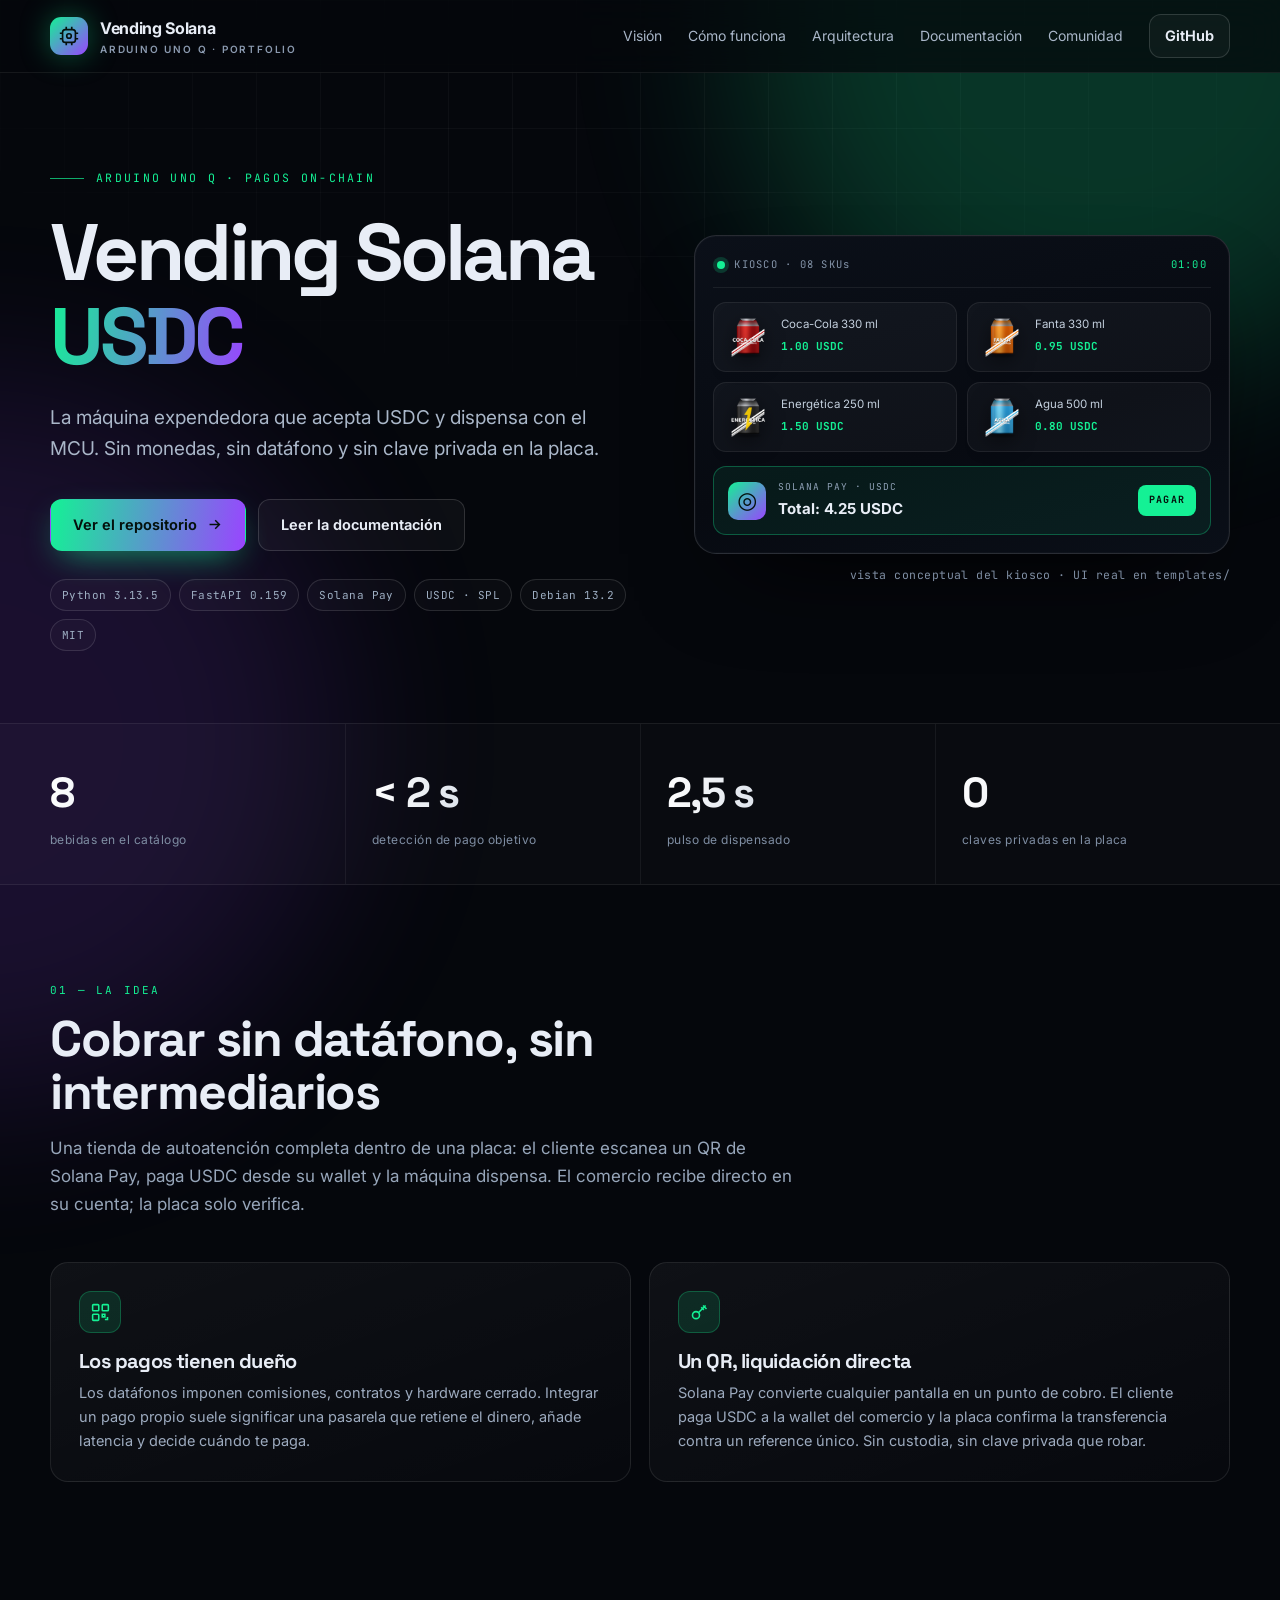
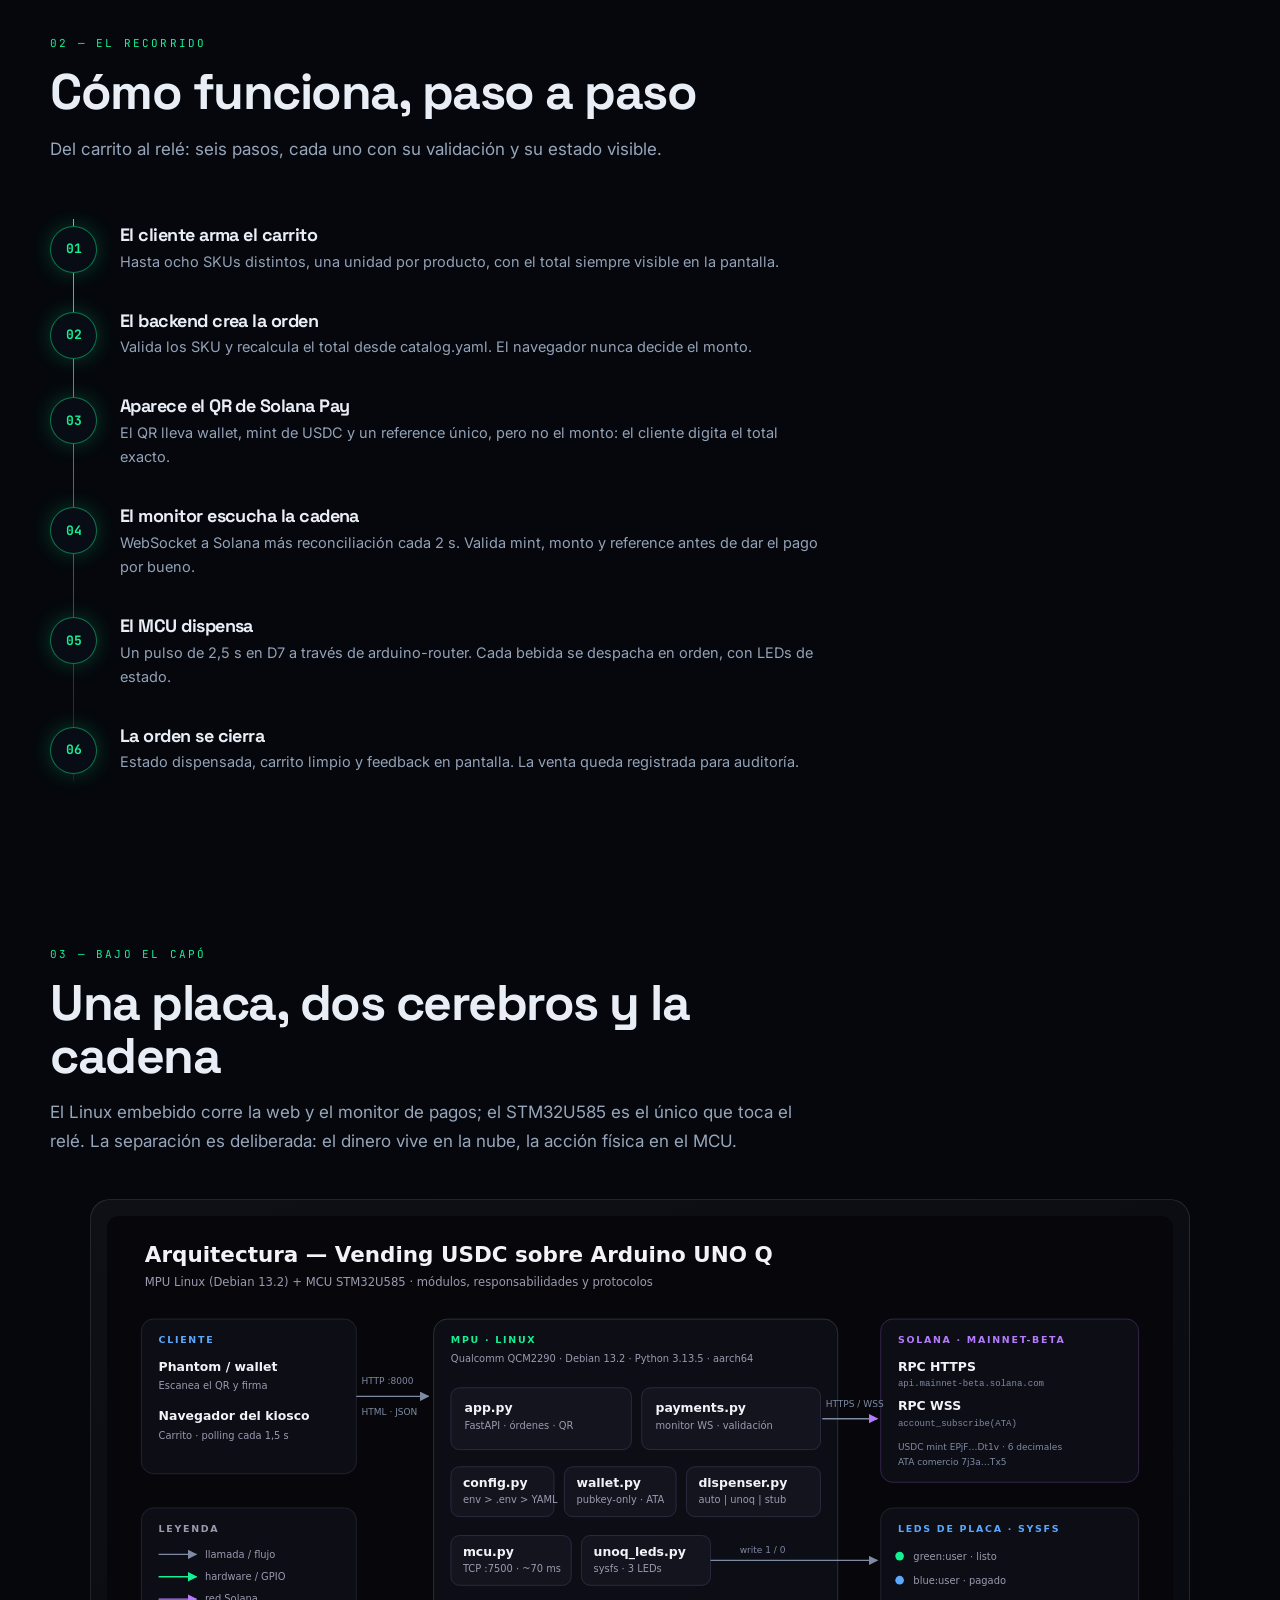
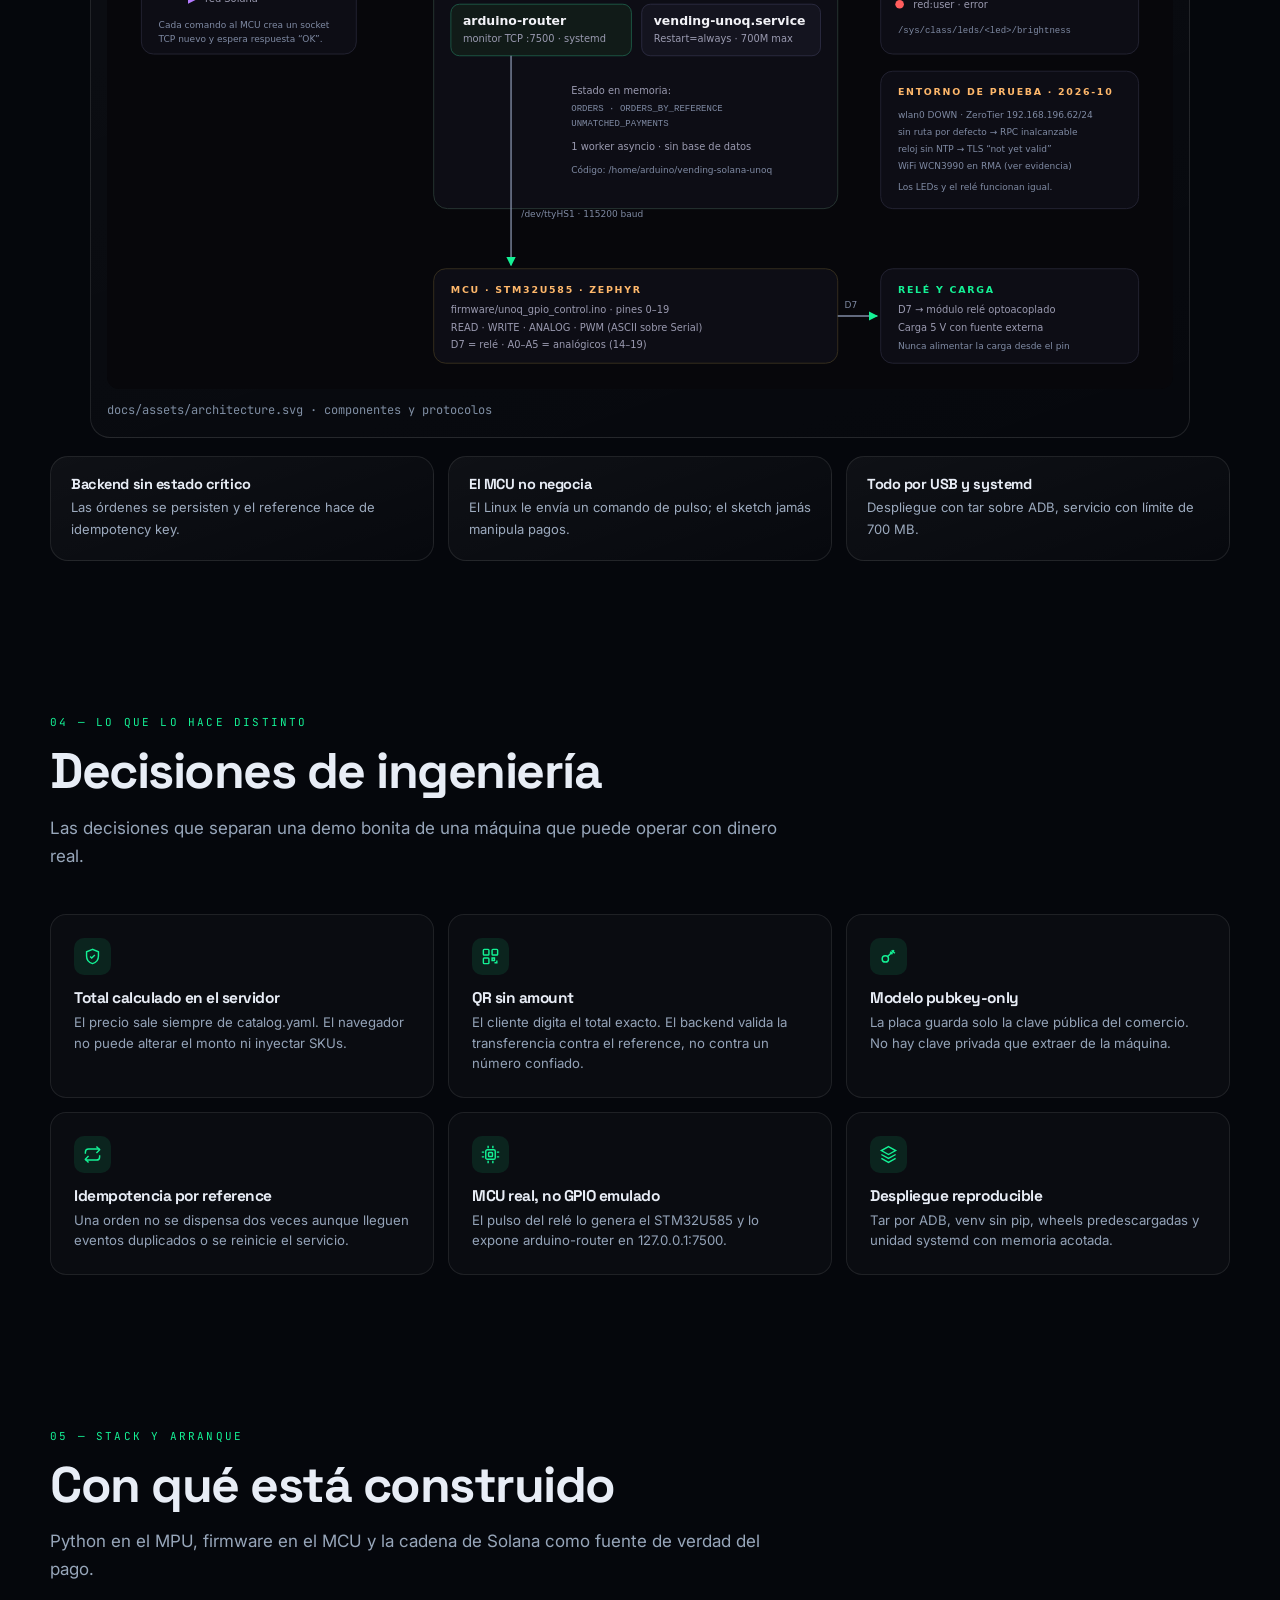
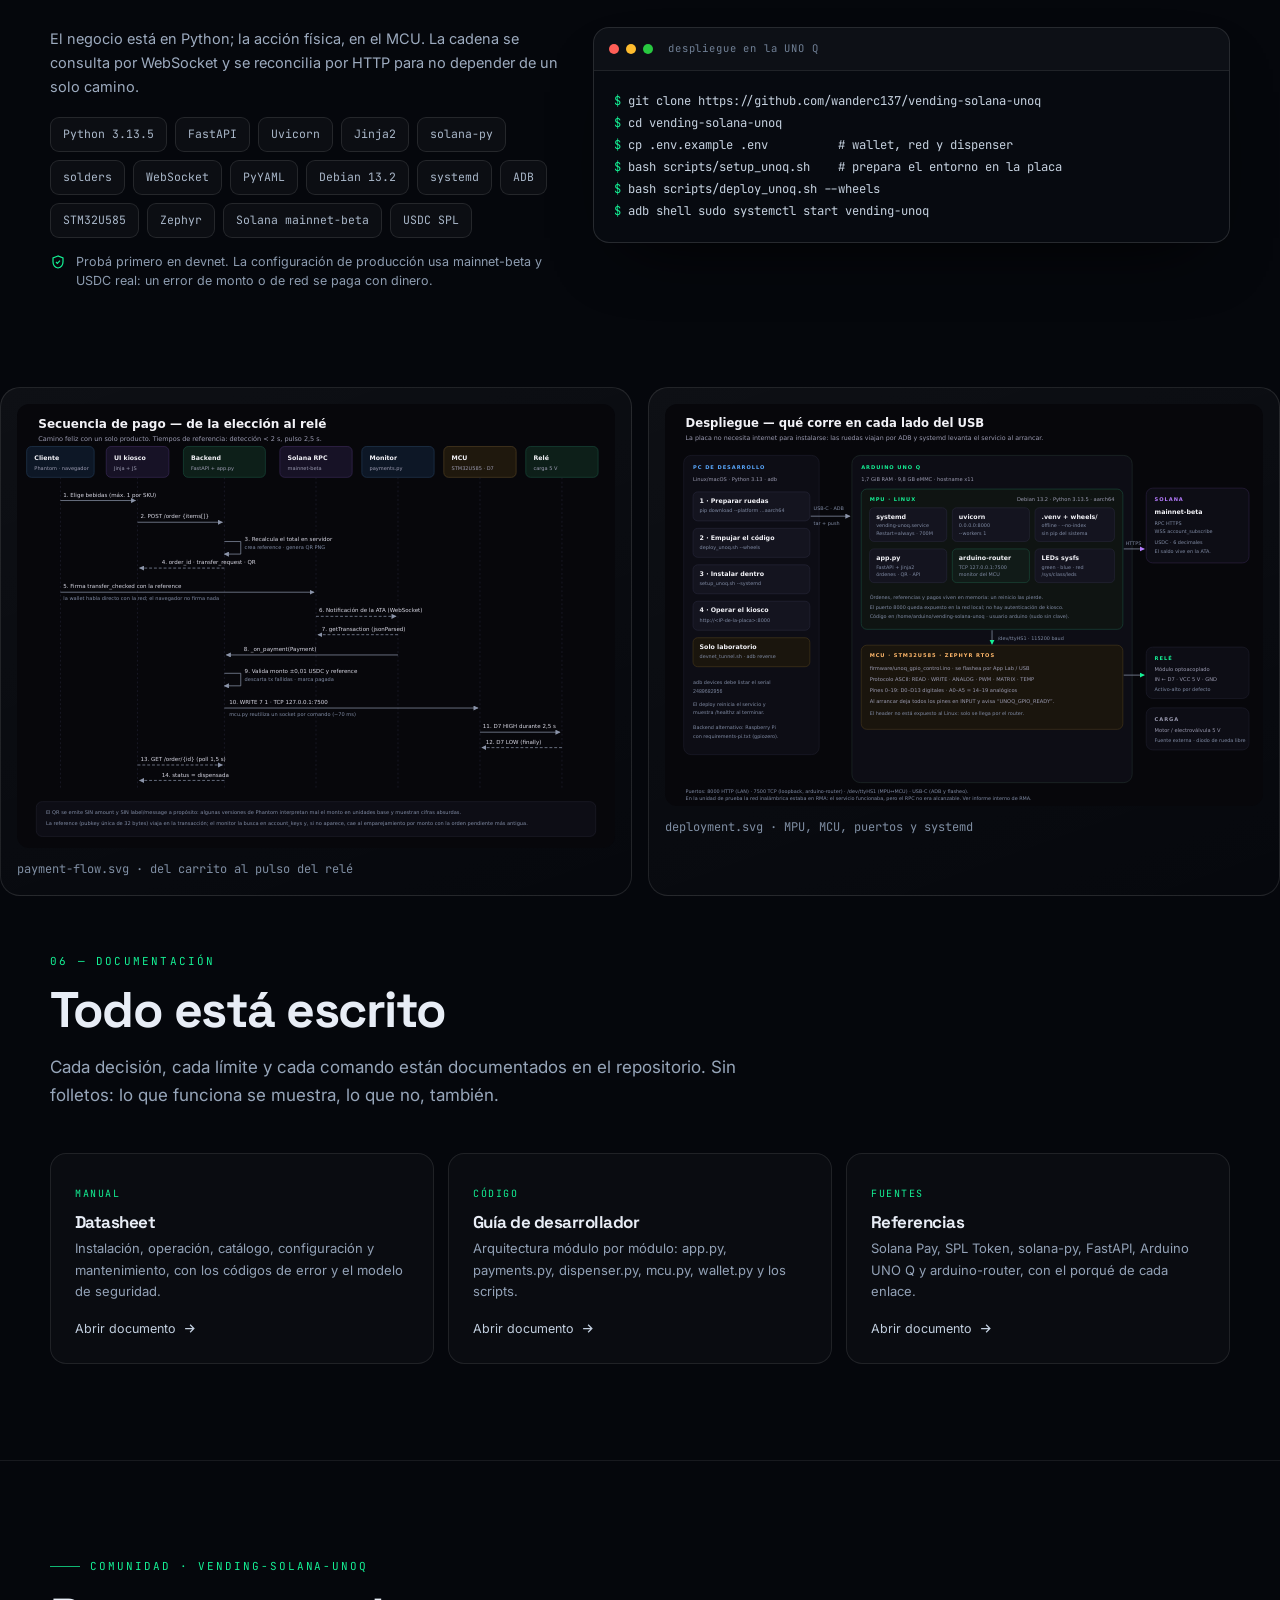
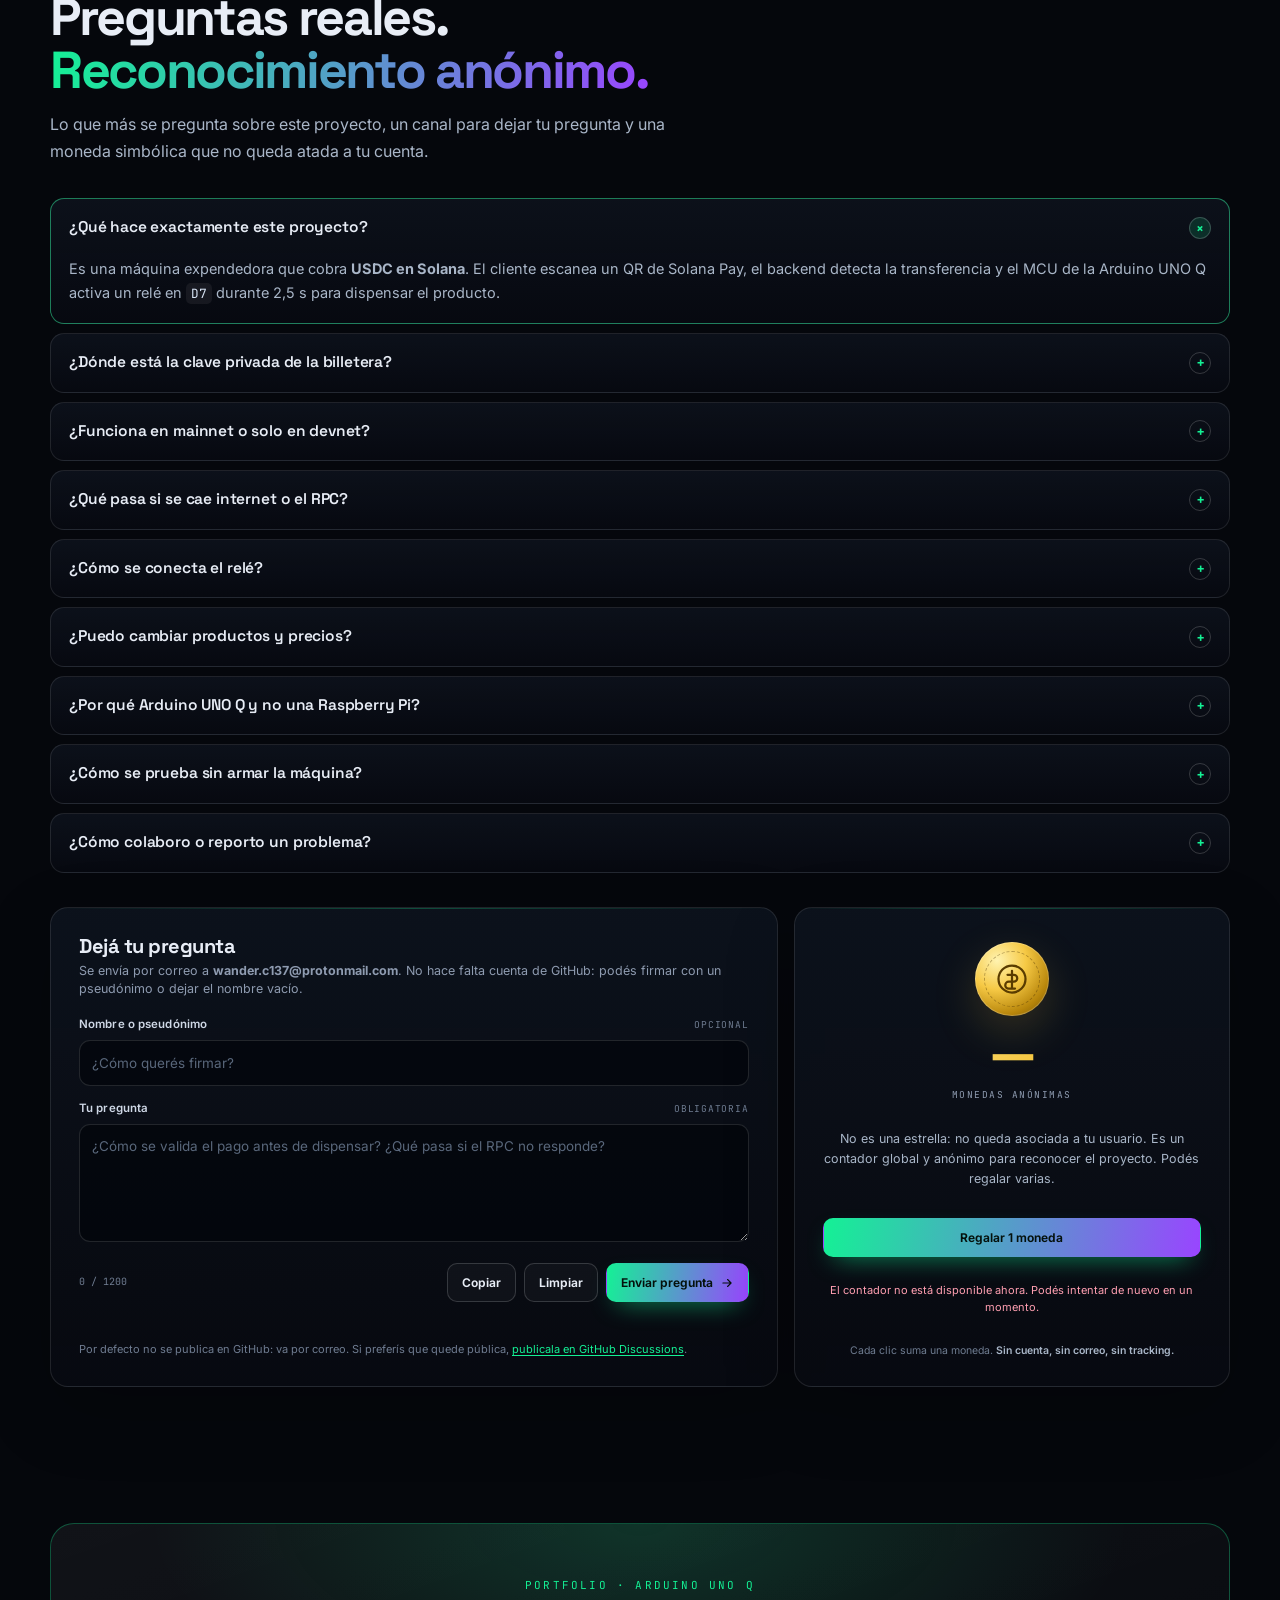
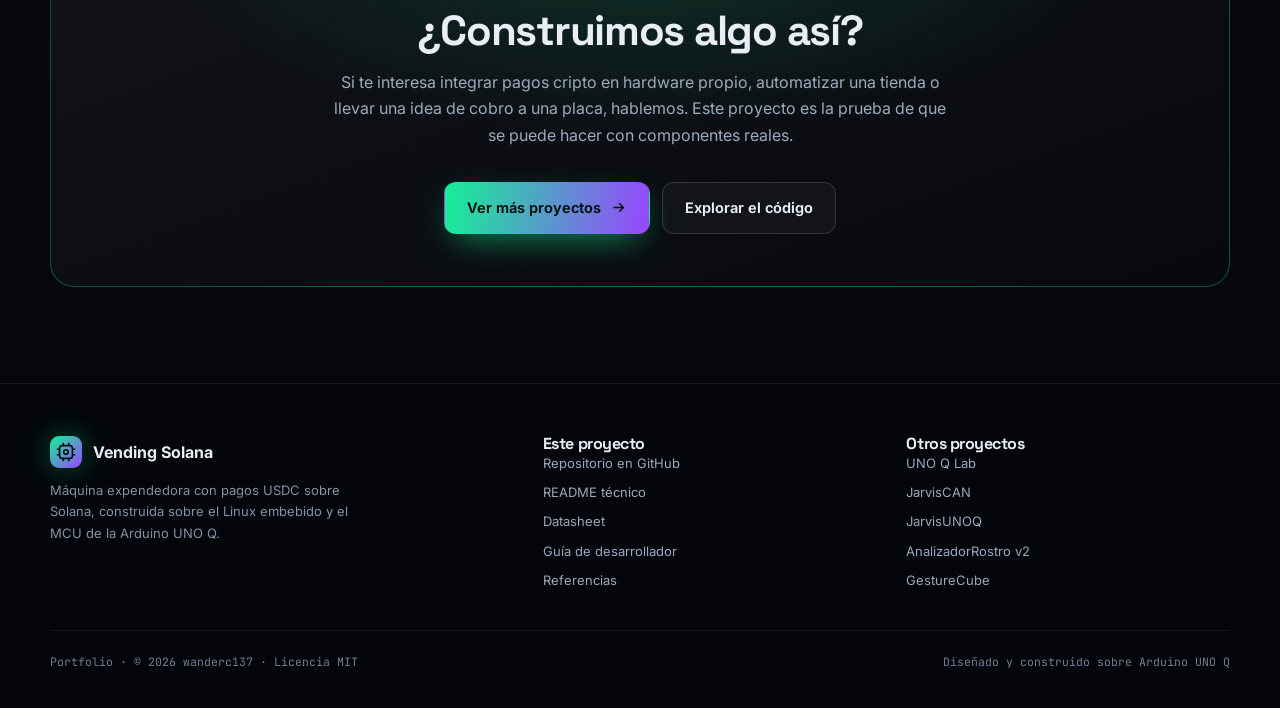
==== docs/index.html @ 31b41f69 "fix: preguntas por correo y monedas repetibles" ====
<!doctype html>
<html lang="es">
<head>
<meta charset="utf-8">
<meta name="viewport" content="width=device-width, initial-scale=1">
<title>Vending Solana USDC · Arduino UNO Q</title>
<meta name="description" content="Máquina expendedora con Solana Pay y USDC sobre Arduino UNO Q: FastAPI, monitor de pagos en tiempo real y dispensado por relé gobernado por el STM32U585.">
<meta name="author" content="wanderc137">
<meta property="og:type" content="website">
<meta property="og:title" content="Vending Solana USDC · Arduino UNO Q">
<meta property="og:description" content="Máquina expendedora con Solana Pay y USDC sobre Arduino UNO Q: FastAPI, monitor de pagos en tiempo real y dispensado por relé gobernado por el STM32U585.">
<meta property="og:url" content="https://wanderc137.github.io/vending-solana-unoq/">
<meta property="og:image" content="https://wanderc137.github.io/vending-solana-unoq/assets/og.png">
<meta name="twitter:card" content="summary_large_image">
<meta name="twitter:title" content="Vending Solana USDC · Arduino UNO Q">
<meta name="twitter:description" content="Máquina expendedora con Solana Pay y USDC sobre Arduino UNO Q: FastAPI, monitor de pagos en tiempo real y dispensado por relé gobernado por el STM32U585.">
<meta name="twitter:image" content="https://wanderc137.github.io/vending-solana-unoq/assets/og.png">
<link rel="icon" href="data:image/svg+xml,<svg xmlns='http://www.w3.org/2000/svg' viewBox='0 0 100 100'><rect width='100' height='100' rx='22' fill='%2305070c'/><rect x='22' y='22' width='56' height='56' rx='12' fill='none' stroke='%2314F195' stroke-width='7'/><circle cx='50' cy='50' r='9' fill='%2314F195'/></svg>">
<link rel="preconnect" href="https://fonts.googleapis.com">
<link rel="preconnect" href="https://fonts.gstatic.com" crossorigin>
<link href="https://fonts.googleapis.com/css2?family=Inter:wght@400;500;600;700&family=JetBrains+Mono:wght@400;500;600&family=Space+Grotesk:wght@500;600;700&display=swap" rel="stylesheet">
<style>
*,*::before,*::after{box-sizing:border-box}
html{scroll-behavior:smooth;scrollbar-color:#2a3448 #05070c;scrollbar-width:thin}
::-webkit-scrollbar{width:10px;height:10px}
::-webkit-scrollbar-track{background:#05070c}
::-webkit-scrollbar-thumb{background:#2a3448;border-radius:999px;border:2px solid #05070c}
::-webkit-scrollbar-thumb:hover{background:#3a4a66}
body{
  margin:0;background:#05070c;color:#e8edf6;
  font-family:'Inter',system-ui,-apple-system,'Segoe UI',sans-serif;
  font-size:16px;line-height:1.65;-webkit-font-smoothing:antialiased;
  overflow-x:hidden;
}
::selection{background:var(--accent);color:#04110c}
a{color:inherit;text-decoration:none}
img{max-width:100%;display:block}
h1,h2,h3,h4{font-family:'Space Grotesk','Inter',sans-serif;line-height:1.05;letter-spacing:-.03em;margin:0}
p{margin:0}
.mono{font-family:'JetBrains Mono',ui-monospace,SFMono-Regular,Menlo,monospace}
.wrap{width:min(1180px,calc(100% - 48px));margin:0 auto}
.grid-overlay{
  position:fixed;inset:0;z-index:0;pointer-events:none;
  background-image:linear-gradient(rgba(255,255,255,.035) 1px,transparent 1px),linear-gradient(90deg,rgba(255,255,255,.035) 1px,transparent 1px);
  background-size:64px 64px;
  mask-image:radial-gradient(ellipse 80% 60% at 50% 0%,#000 30%,transparent 78%);
  -webkit-mask-image:radial-gradient(ellipse 80% 60% at 50% 0%,#000 30%,transparent 78%);
}
.glow{
  position:fixed;z-index:0;pointer-events:none;filter:blur(90px);opacity:.20;
  width:720px;height:720px;border-radius:50%;
}
.glow.one{top:-340px;right:-180px;background:var(--accent)}
.glow.two{top:380px;left:-380px;background:var(--accent2);opacity:.14}
.nav{
  position:sticky;top:0;z-index:50;
  backdrop-filter:blur(18px);-webkit-backdrop-filter:blur(18px);
  background:rgba(5,7,12,.72);border-bottom:1px solid rgba(255,255,255,.07);
}
.nav-inner{display:flex;align-items:center;justify-content:space-between;height:72px}
.brand{display:flex;align-items:center;gap:12px;font-weight:700;letter-spacing:-.02em}
.brand-mark{
  width:38px;height:38px;border-radius:11px;display:grid;place-items:center;
  background:linear-gradient(135deg,var(--accent),var(--accent2));color:#05100c;
  box-shadow:0 0 30px color-mix(in srgb,var(--accent) 35%,transparent);
}
.brand-mark svg{width:22px;height:22px;stroke:#05100c;fill:none;stroke-width:1.8}
.brand small{display:block;font-size:10px;letter-spacing:.18em;color:#8b9ab0;font-weight:600;text-transform:uppercase}
.nav-links{display:flex;align-items:center;gap:26px;font-size:14px;color:#a9b6c8}
.nav-links a:hover{color:#fff}
.btn{
  display:inline-flex;align-items:center;justify-content:center;gap:9px;
  padding:13px 22px;border-radius:12px;font-weight:650;font-size:14.5px;
  border:1px solid transparent;transition:transform .2s ease,box-shadow .2s ease,background .2s ease;
  white-space:nowrap;
}
.btn:hover{transform:translateY(-2px)}
.btn-primary{
  background:linear-gradient(100deg,var(--accent),var(--accent2));color:#04110c;
  box-shadow:0 12px 34px -12px color-mix(in srgb,var(--accent) 70%,transparent);
}
.btn-primary:hover{box-shadow:0 18px 44px -12px color-mix(in srgb,var(--accent) 80%,transparent)}
.btn-ghost{background:rgba(255,255,255,.035);border-color:rgba(255,255,255,.14);color:#e8edf6}
.btn-ghost:hover{background:rgba(255,255,255,.07)}
.btn svg{width:17px;height:17px;stroke:currentColor;fill:none;stroke-width:2}
.hero{position:relative;z-index:1;padding:96px 0 72px}
.hero-grid{display:grid;grid-template-columns:1.04fr .96fr;gap:64px;align-items:center}
.eyebrow{
  font-family:'JetBrains Mono',monospace;font-size:11.5px;letter-spacing:.2em;
  text-transform:uppercase;color:var(--accent);display:flex;align-items:center;gap:12px;margin-bottom:22px;
}
.eyebrow::before{content:"";width:34px;height:1px;background:var(--accent);opacity:.7}
h1{font-size:clamp(42px,6.4vw,80px);font-weight:700;letter-spacing:-.045em}
.grad{background:linear-gradient(100deg,var(--accent),var(--accent2));-webkit-background-clip:text;background-clip:text;color:transparent}
.lead{font-size:clamp(17px,1.5vw,19px);color:#aab7c9;margin-top:24px;max-width:60ch}
.hero-actions{display:flex;flex-wrap:wrap;gap:12px;margin-top:34px}
.hero-badges{display:flex;flex-wrap:wrap;gap:8px;margin-top:28px}
.badge{
  font-family:'JetBrains Mono',monospace;font-size:11px;letter-spacing:.04em;
  padding:6px 11px;border-radius:999px;border:1px solid rgba(255,255,255,.12);
  color:#9fb0c4;background:rgba(255,255,255,.025);
}
.hero-visual{position:relative}
.visual-frame{
  border:1px solid rgba(255,255,255,.11);border-radius:20px;overflow:hidden;
  background:linear-gradient(160deg,rgba(255,255,255,.055),rgba(255,255,255,.012));
  box-shadow:0 40px 90px -40px rgba(0,0,0,.9),0 0 0 1px rgba(255,255,255,.02) inset;
  padding:14px;
}
.visual-frame img{border-radius:12px;width:100%}
.visual-caption{font-size:11.5px;color:#7f8ea3;margin-top:12px;text-align:right;font-family:'JetBrains Mono',monospace;letter-spacing:.04em}
.float-chip{
  position:absolute;left:-22px;bottom:34px;display:flex;align-items:center;gap:10px;
  background:rgba(9,13,21,.92);border:1px solid rgba(255,255,255,.14);border-radius:13px;
  padding:11px 15px;font-size:12.5px;color:#c7d3e2;backdrop-filter:blur(10px);
  box-shadow:0 20px 50px -20px #000;
}
.float-chip b{color:var(--accent);font-family:'Space Grotesk',sans-serif;font-size:16px}
.live-dot{width:8px;height:8px;border-radius:50%;background:var(--accent);box-shadow:0 0 0 4px color-mix(in srgb,var(--accent) 18%,transparent);animation:pulse 2.4s infinite}
@keyframes pulse{0%,100%{opacity:1}50%{opacity:.35}}
/* vending kiosk */
.kiosk{
  border:1px solid rgba(255,255,255,.13);border-radius:22px;padding:18px;
  background:linear-gradient(165deg,#0b1019,#070a11 60%,#0a0f18);
  box-shadow:0 45px 100px -45px #000,0 0 0 1px rgba(255,255,255,.02) inset;
}
.kiosk-head{display:flex;align-items:center;gap:9px;font-family:'JetBrains Mono',monospace;font-size:10.5px;letter-spacing:.12em;color:#8494a9;padding:2px 4px 14px;border-bottom:1px solid rgba(255,255,255,.07)}
.kiosk-head .timer{margin-left:auto;color:var(--accent)}
.kiosk-grid{display:grid;grid-template-columns:1fr 1fr;gap:10px;padding:14px 0}
.prod{background:rgba(255,255,255,.035);border:1px solid rgba(255,255,255,.075);border-radius:13px;padding:12px;display:flex;align-items:center;gap:11px}
.prod img{width:44px;height:44px;object-fit:contain;filter:drop-shadow(0 6px 10px rgba(0,0,0,.5))}
.prod span{font-size:11.5px;color:#c3cfdd;display:block;line-height:1.25}
.prod b{font-family:'JetBrains Mono',monospace;font-size:11px;color:var(--accent)}
.kiosk-pay{display:flex;align-items:center;gap:12px;border:1px solid color-mix(in srgb,var(--accent) 30%,transparent);background:color-mix(in srgb,var(--accent) 7%,transparent);border-radius:13px;padding:12px 14px}
.kiosk-pay .sol{width:38px;height:38px;border-radius:10px;display:grid;place-items:center;background:linear-gradient(135deg,var(--accent),var(--accent2));color:#04110c;font-size:23px;font-weight:800}
.kiosk-pay small{display:block;font-family:'JetBrains Mono',monospace;font-size:9.5px;letter-spacing:.1em;color:#8ea0b5}
.kiosk-pay strong{font-size:15px}
.kiosk-pay .pill{margin-left:auto;font-family:'JetBrains Mono',monospace;font-size:10px;letter-spacing:.12em;background:var(--accent);color:#04110c;padding:7px 11px;border-radius:8px;font-weight:700}
.stats{position:relative;z-index:1;border-top:1px solid rgba(255,255,255,.07);border-bottom:1px solid rgba(255,255,255,.07);background:rgba(255,255,255,.018)}
.stats-grid{display:grid;grid-template-columns:repeat(4,1fr);gap:0}
.stat{padding:34px 26px;border-left:1px solid rgba(255,255,255,.06)}
.stat:first-child{border-left:0;padding-left:0}
.stat-value{font-family:'Space Grotesk',sans-serif;font-size:clamp(28px,3.4vw,42px);font-weight:700;letter-spacing:-.04em;background:linear-gradient(100deg,#fff,#a9b8cc);-webkit-background-clip:text;background-clip:text;color:transparent}
.stat-label{font-size:12px;color:#7f8ea3;letter-spacing:.04em;margin-top:3px}
.section{position:relative;z-index:1;padding:96px 0}
.section.tight{padding-top:56px}
.section-head{max-width:780px;margin-bottom:44px}
.kicker{font-family:'JetBrains Mono',monospace;font-size:11px;letter-spacing:.2em;text-transform:uppercase;color:var(--accent);margin-bottom:14px}
h2{font-size:clamp(30px,4.1vw,50px);font-weight:700}
.section-sub{color:#97a6ba;font-size:17px;margin-top:16px;max-width:68ch}
.split{display:grid;grid-template-columns:1fr 1fr;gap:18px}
.card{
  border:1px solid rgba(255,255,255,.09);border-radius:18px;padding:28px;
  background:linear-gradient(160deg,rgba(255,255,255,.045),rgba(255,255,255,.012));
}
.card .icon{width:42px;height:42px;border-radius:12px;display:grid;place-items:center;background:color-mix(in srgb,var(--accent) 12%,transparent);border:1px solid color-mix(in srgb,var(--accent) 25%,transparent);margin-bottom:18px}
.card .icon svg{width:21px;height:21px;stroke:var(--accent);fill:none;stroke-width:1.8}
.card h3{font-size:20px;margin-bottom:9px}
.card p{color:#9dabbf;font-size:14.5px}
.timeline{position:relative;margin-top:10px}
.timeline::before{content:"";position:absolute;left:23px;top:12px;bottom:12px;width:1px;background:linear-gradient(var(--accent),rgba(255,255,255,.08))}
.step{display:grid;grid-template-columns:48px 1fr;gap:22px;padding:19px 0;align-items:start}
.step-num{
  width:47px;height:47px;border-radius:50%;display:grid;place-items:center;
  border:1px solid color-mix(in srgb,var(--accent) 45%,transparent);
  background:#080c14;color:var(--accent);font-family:'JetBrains Mono',monospace;font-size:13px;font-weight:700;
  position:relative;z-index:1;box-shadow:0 0 26px -6px color-mix(in srgb,var(--accent) 45%,transparent);
}
.step-body h3{font-size:18px;margin-bottom:5px}
.step-body p{color:#93a2b7;font-size:14.5px;max-width:78ch}
.figure{
  border:1px solid rgba(255,255,255,.1);border-radius:20px;padding:16px;
  background:linear-gradient(160deg,rgba(255,255,255,.04),rgba(255,255,255,.008));
}
.figure img{width:100%;border-radius:12px}
.figure figcaption{font-size:12px;color:#7f8ea3;margin-top:12px;font-family:'JetBrains Mono',monospace}
.arch-points{display:grid;grid-template-columns:repeat(3,1fr);gap:14px;margin-top:18px}
.arch-points .card{padding:20px}
.arch-points .card h4{font-size:14.5px;margin-bottom:5px}
.arch-points .card p{font-size:13px}
.features{display:grid;grid-template-columns:repeat(3,1fr);gap:14px}
.feature{border:1px solid rgba(255,255,255,.085);border-radius:16px;padding:23px;background:rgba(255,255,255,.022);transition:border-color .2s,background .2s,transform .2s}
.feature:hover{border-color:color-mix(in srgb,var(--accent) 38%,transparent);background:rgba(255,255,255,.038);transform:translateY(-3px)}
.feature .icon{width:37px;height:37px;border-radius:10px;display:grid;place-items:center;background:color-mix(in srgb,var(--accent) 10%,transparent);margin-bottom:15px}
.feature .icon svg{width:19px;height:19px;stroke:var(--accent);fill:none;stroke-width:1.8}
.feature h3{font-size:15.5px;margin-bottom:6px}
.feature p{font-size:13.2px;color:#94a3b8;line-height:1.55}
.stack-grid{display:grid;grid-template-columns:.9fr 1.1fr;gap:22px;align-items:start}
.chips{display:flex;flex-wrap:wrap;gap:8px;margin-top:18px}
.chip{font-family:'JetBrains Mono',monospace;font-size:11.5px;padding:7px 12px;border-radius:9px;border:1px solid rgba(255,255,255,.1);background:rgba(255,255,255,.03);color:#aab8ca}
.terminal{border:1px solid rgba(255,255,255,.13);border-radius:16px;overflow:hidden;background:#070a10;box-shadow:0 30px 70px -35px #000}
.terminal-bar{display:flex;align-items:center;gap:7px;padding:12px 15px;border-bottom:1px solid rgba(255,255,255,.08);background:rgba(255,255,255,.025)}
.terminal-bar i{width:10px;height:10px;border-radius:50%;background:#ff5f57;display:block}
.terminal-bar i:nth-child(2){background:#febc2e}
.terminal-bar i:nth-child(3){background:#28c840}
.terminal-bar span{margin-left:8px;font-family:'JetBrains Mono',monospace;font-size:10.5px;color:#718197;letter-spacing:.08em}
.terminal pre{margin:0;padding:20px;overflow:auto;font-family:'JetBrains Mono',monospace;font-size:12.2px;line-height:1.8;color:#c6d2e0}
.terminal .p{color:var(--accent)}
.terminal .c{color:#68788d}
.note{display:flex;gap:10px;align-items:flex-start;margin-top:14px;font-size:12.5px;color:#8d9cb0;line-height:1.55}
.note svg{width:16px;height:16px;stroke:var(--accent);fill:none;stroke-width:1.8;flex:0 0 auto;margin-top:2px}
.docs-grid{display:grid;grid-template-columns:repeat(3,1fr);gap:14px}
.doc-card{display:block;border:1px solid rgba(255,255,255,.09);border-radius:16px;padding:24px;background:rgba(255,255,255,.022);transition:border-color .2s,transform .2s,background .2s}
.doc-card:hover{border-color:color-mix(in srgb,var(--accent) 40%,transparent);transform:translateY(-3px);background:rgba(255,255,255,.04)}
.doc-card .tag{font-family:'JetBrains Mono',monospace;font-size:10px;letter-spacing:.15em;color:var(--accent);text-transform:uppercase}
.doc-card h3{font-size:17px;margin:10px 0 6px}
.doc-card p{font-size:13px;color:#93a2b7}
.doc-card .arrow{display:flex;align-items:center;gap:6px;margin-top:16px;font-size:12.5px;color:#c2cfdf}
.doc-card .arrow svg{width:15px;height:15px;stroke:currentColor;fill:none;stroke-width:2;transition:transform .2s}
.doc-card:hover .arrow svg{transform:translateX(4px)}
.gallery{display:grid;grid-template-columns:1fr 1fr;gap:16px}
.gallery .figure{margin:0}
.cta{position:relative;z-index:1;padding:40px 0 96px}
.cta-card{
  border-radius:24px;padding:52px;text-align:center;position:relative;overflow:hidden;
  border:1px solid color-mix(in srgb,var(--accent) 30%,transparent);
  background:
    radial-gradient(700px 300px at 50% 0%,color-mix(in srgb,var(--accent) 16%,transparent),transparent 70%),
    linear-gradient(160deg,rgba(255,255,255,.05),rgba(255,255,255,.012));
}
.cta-card h2{font-size:clamp(28px,3.7vw,42px)}
.cta-card p{color:#9dabbf;max-width:62ch;margin:16px auto 0}
.cta-card .hero-actions{justify-content:center}
footer{position:relative;z-index:1;border-top:1px solid rgba(255,255,255,.08);padding:52px 0 36px;background:rgba(4,6,10,.6)}
.foot-grid{display:grid;grid-template-columns:1.4fr 1fr 1fr;gap:40px}
.foot-brand{display:flex;align-items:center;gap:11px;font-weight:700;margin-bottom:12px}
.foot-brand .brand-mark{width:32px;height:32px;border-radius:9px}
.foot-p{font-size:13px;color:#8493a7;max-width:38ch}
.foot h4{font-family:'JetBrains Mono',monospace;font-size:10.5px;letter-spacing:.16em;text-transform:uppercase;color:#718197;margin-bottom:13px;font-weight:500}
.foot-links{display:flex;flex-direction:column;gap:8px;font-size:13px;color:#9aa9bc}
.foot-links a:hover{color:#fff}
.foot-bottom{display:flex;justify-content:space-between;gap:20px;flex-wrap:wrap;border-top:1px solid rgba(255,255,255,.07);margin-top:38px;padding-top:22px;font-size:11.5px;color:#6f7f93;font-family:'JetBrains Mono',monospace}
.reveal{opacity:0;transform:translateY(22px);transition:opacity .7s ease,transform .7s ease}
.reveal.in{opacity:1;transform:none}
@media (prefers-reduced-motion:reduce){.reveal{opacity:1;transform:none;transition:none}.live-dot{animation:none}html{scroll-behavior:auto}}
@media (max-width:980px){
  .hero-grid,.split,.stack-grid,.gallery{grid-template-columns:1fr}
  .hero{padding-top:64px}
  .hero-visual{order:-1}
  .features{grid-template-columns:1fr 1fr}
  .arch-points{grid-template-columns:1fr}
  .stats-grid{grid-template-columns:1fr 1fr}
  .stat:nth-child(3){border-left:0;padding-left:0}
  .stat{border-top:1px solid rgba(255,255,255,.06)}
  .stat:nth-child(-n+2){border-top:0}
  .docs-grid{grid-template-columns:1fr}
  .foot-grid{grid-template-columns:1fr 1fr}
  .nav-links{display:none}
}
@media (max-width:620px){
  .wrap{width:calc(100% - 32px)}
  .features{grid-template-columns:1fr}
  .stats-grid{grid-template-columns:1fr 1fr}
  .stat{padding:24px 16px}
  .cta-card{padding:34px 22px}
  .float-chip{left:8px;bottom:16px}
  .foot-grid{grid-template-columns:1fr}
  .section{padding:72px 0}
}
</style>
<link rel="stylesheet" href="assets/community.css"></head>
<body style="--accent:#14F195;--accent2:#9945FF">
<div class="grid-overlay"></div>
<div class="glow one"></div>
<div class="glow two"></div>

<header class="nav">
  <div class="wrap nav-inner">
    <a class="brand" href="#top">
      <span class="brand-mark"><svg viewBox="0 0 24 24"><rect x="5" y="5" width="14" height="14" rx="3"/><path d="M9 2v3M15 2v3M9 19v3M15 19v3M2 9h3M2 15h3M19 9h3M19 15h3"/><circle cx="12" cy="12" r="2.5"/></svg></span>
      <span>Vending Solana<small>Arduino UNO Q · Portfolio</small></span>
    </a>
    <nav class="nav-links" aria-label="Navegación">
      <a href="#problema">Visión</a>
      <a href="#como">Cómo funciona</a>
      <a href="#arquitectura">Arquitectura</a>
      <a href="#docs">Documentación</a>
      <a href="#comunidad">Comunidad</a>
      <a class="btn btn-ghost" style="padding:9px 15px" href="https://github.com/wanderc137/vending-solana-unoq" target="_blank" rel="noopener">GitHub</a>
    </nav>
  </div>
</header>

<main id="top">
<section class="hero">
  <div class="wrap hero-grid">
    <div class="hero-copy">
      <div class="eyebrow">ARDUINO UNO Q · PAGOS ON-CHAIN</div>
      <h1>Vending Solana <span class='grad'>USDC</span></h1>
      <p class="lead">La máquina expendedora que acepta USDC y dispensa con el MCU. Sin monedas, sin datáfono y sin clave privada en la placa.</p>
      <div class="hero-actions">
        <a class="btn btn-primary" href="https://github.com/wanderc137/vending-solana-unoq" target="_blank" rel="noopener">Ver el repositorio <svg viewBox="0 0 24 24"><path d="M5 12h14M13 6l6 6-6 6"/></svg></a>
        <a class="btn btn-ghost" href="https://github.com/wanderc137/vending-solana-unoq#readme" target="_blank" rel="noopener">Leer la documentación</a>
      </div>
      <div class="hero-badges"><span class="badge">Python 3.13.5</span><span class="badge">FastAPI 0.159</span><span class="badge">Solana Pay</span><span class="badge">USDC · SPL</span><span class="badge">Debian 13.2</span><span class="badge">MIT</span></div>
    </div>
    <div class="hero-visual">
        <div class="kiosk" aria-label="Vista conceptual del kiosco de autoatención">
          <div class="kiosk-head"><span class="live-dot"></span> KIOSCO · 08 SKUs <span class="timer">01:00</span></div>
          <div class="kiosk-grid">
            <div class="prod"><img src="assets/products/coca-cola.png" alt=""><div><span>Coca-Cola 330 ml</span><b>1.00 USDC</b></div></div>
            <div class="prod"><img src="assets/products/fanta.png" alt=""><div><span>Fanta 330 ml</span><b>0.95 USDC</b></div></div>
            <div class="prod"><img src="assets/products/energetica.png" alt=""><div><span>Energética 250 ml</span><b>1.50 USDC</b></div></div>
            <div class="prod"><img src="assets/products/agua-sin-gas.png" alt=""><div><span>Agua 500 ml</span><b>0.80 USDC</b></div></div>
          </div>
          <div class="kiosk-pay"><div class="sol">◎</div><div><small>SOLANA PAY · USDC</small><strong>Total: 4.25 USDC</strong></div><span class="pill">PAGAR</span></div>
        </div>
        <div class="visual-caption">vista conceptual del kiosco · UI real en templates/</div>
        </div>
  </div>
</section>

<section class="stats"><div class="wrap stats-grid"><div class="stat"><div class="stat-value">8</div><div class="stat-label">bebidas en el catálogo</div></div><div class="stat"><div class="stat-value">< 2 s</div><div class="stat-label">detección de pago objetivo</div></div><div class="stat"><div class="stat-value">2,5 s</div><div class="stat-label">pulso de dispensado</div></div><div class="stat"><div class="stat-value">0</div><div class="stat-label">claves privadas en la placa</div></div></div></section>

<section class="section" id="problema">
  <div class="wrap">
    <div class="section-head reveal">
      <div class="kicker">01 — La idea</div>
      <h2>Cobrar sin datáfono, sin intermediarios</h2>
      <p class="section-sub">Una tienda de autoatención completa dentro de una placa: el cliente escanea un QR de Solana Pay, paga USDC desde su wallet y la máquina dispensa. El comercio recibe directo en su cuenta; la placa solo verifica.</p>
    </div>
    <div class="split">
      <div class="card reveal"><div class="icon"><svg viewBox="0 0 24 24" aria-hidden="true"><rect x="3" y="3" width="7" height="7" rx="1"/><rect x="14" y="3" width="7" height="7" rx="1"/><rect x="3" y="14" width="7" height="7" rx="1"/><path d="M14 14h3v3h-3zM20 14v.01M14 20v.01M17 20v.01M20 17v3h-3"/></svg></div><h3>Los pagos tienen dueño</h3><p>Los datáfonos imponen comisiones, contratos y hardware cerrado. Integrar un pago propio suele significar una pasarela que retiene el dinero, añade latencia y decide cuándo te paga.</p></div>
      <div class="card reveal"><div class="icon"><svg viewBox="0 0 24 24" aria-hidden="true"><circle cx="8" cy="15" r="4"/><path d="m11 12 8-8M16 4l4 4M14 6l3 3"/></svg></div><h3>Un QR, liquidación directa</h3><p>Solana Pay convierte cualquier pantalla en un punto de cobro. El cliente paga USDC a la wallet del comercio y la placa confirma la transferencia contra un reference único. Sin custodia, sin clave privada que robar.</p></div>
    </div>
  </div>
</section>

<section class="section tight" id="como">
  <div class="wrap">
    <div class="section-head reveal">
      <div class="kicker">02 — El recorrido</div>
      <h2>Cómo funciona, paso a paso</h2>
      <p class="section-sub">Del carrito al relé: seis pasos, cada uno con su validación y su estado visible.</p>
    </div>
    <div class="timeline reveal"><div class="step"><div class="step-num">01</div><div class="step-body"><h3>El cliente arma el carrito</h3><p>Hasta ocho SKUs distintos, una unidad por producto, con el total siempre visible en la pantalla.</p></div></div><div class="step"><div class="step-num">02</div><div class="step-body"><h3>El backend crea la orden</h3><p>Valida los SKU y recalcula el total desde catalog.yaml. El navegador nunca decide el monto.</p></div></div><div class="step"><div class="step-num">03</div><div class="step-body"><h3>Aparece el QR de Solana Pay</h3><p>El QR lleva wallet, mint de USDC y un reference único, pero no el monto: el cliente digita el total exacto.</p></div></div><div class="step"><div class="step-num">04</div><div class="step-body"><h3>El monitor escucha la cadena</h3><p>WebSocket a Solana más reconciliación cada 2 s. Valida mint, monto y reference antes de dar el pago por bueno.</p></div></div><div class="step"><div class="step-num">05</div><div class="step-body"><h3>El MCU dispensa</h3><p>Un pulso de 2,5 s en D7 a través de arduino-router. Cada bebida se despacha en orden, con LEDs de estado.</p></div></div><div class="step"><div class="step-num">06</div><div class="step-body"><h3>La orden se cierra</h3><p>Estado dispensada, carrito limpio y feedback en pantalla. La venta queda registrada para auditoría.</p></div></div></div>
  </div>
</section>

<section class="section tight" id="arquitectura">
  <div class="wrap">
    <div class="section-head reveal">
      <div class="kicker">03 — Bajo el capó</div>
      <h2>Una placa, dos cerebros y la cadena</h2>
      <p class="section-sub">El Linux embebido corre la web y el monitor de pagos; el STM32U585 es el único que toca el relé. La separación es deliberada: el dinero vive en la nube, la acción física en el MCU.</p>
    </div>
    <figure class="figure reveal"><img src="assets/architecture.svg" alt="Arquitectura del vending: navegador, FastAPI, Solana RPC, monitor y MCU" loading="lazy"><figcaption>docs/assets/architecture.svg · componentes y protocolos</figcaption></figure>
    <div class="arch-points reveal"><div class="card"><h4>Backend sin estado crítico</h4><p>Las órdenes se persisten y el reference hace de idempotency key.</p></div><div class="card"><h4>El MCU no negocia</h4><p>El Linux le envía un comando de pulso; el sketch jamás manipula pagos.</p></div><div class="card"><h4>Todo por USB y systemd</h4><p>Despliegue con tar sobre ADB, servicio con límite de 700 MB.</p></div></div>
  </div>
</section>

<section class="section tight">
  <div class="wrap">
    <div class="section-head reveal">
      <div class="kicker">04 — Lo que lo hace distinto</div>
      <h2>Decisiones de ingeniería</h2>
      <p class="section-sub">Las decisiones que separan una demo bonita de una máquina que puede operar con dinero real.</p>
    </div>
    <div class="features reveal"><div class="feature"><div class="icon"><svg viewBox="0 0 24 24" aria-hidden="true"><path d="M12 3 4.5 6v5.5c0 4.6 3.2 8.4 7.5 9.5 4.3-1.1 7.5-4.9 7.5-9.5V6L12 3Z"/><path d="m9 12 2 2 4-4"/></svg></div><h3>Total calculado en el servidor</h3><p>El precio sale siempre de catalog.yaml. El navegador no puede alterar el monto ni inyectar SKUs.</p></div><div class="feature"><div class="icon"><svg viewBox="0 0 24 24" aria-hidden="true"><rect x="3" y="3" width="7" height="7" rx="1"/><rect x="14" y="3" width="7" height="7" rx="1"/><rect x="3" y="14" width="7" height="7" rx="1"/><path d="M14 14h3v3h-3zM20 14v.01M14 20v.01M17 20v.01M20 17v3h-3"/></svg></div><h3>QR sin amount</h3><p>El cliente digita el total exacto. El backend valida la transferencia contra el reference, no contra un número confiado.</p></div><div class="feature"><div class="icon"><svg viewBox="0 0 24 24" aria-hidden="true"><circle cx="8" cy="15" r="4"/><path d="m11 12 8-8M16 4l4 4M14 6l3 3"/></svg></div><h3>Modelo pubkey-only</h3><p>La placa guarda solo la clave pública del comercio. No hay clave privada que extraer de la máquina.</p></div><div class="feature"><div class="icon"><svg viewBox="0 0 24 24" aria-hidden="true"><path d="M17 2l4 4-4 4"/><path d="M3 11V9a4 4 0 0 1 4-4h14"/><path d="M7 22l-4-4 4-4"/><path d="M21 13v2a4 4 0 0 1-4 4H3"/></svg></div><h3>Idempotencia por reference</h3><p>Una orden no se dispensa dos veces aunque lleguen eventos duplicados o se reinicie el servicio.</p></div><div class="feature"><div class="icon"><svg viewBox="0 0 24 24" aria-hidden="true"><rect x="6" y="6" width="12" height="12" rx="2"/><path d="M9 1v3M15 1v3M9 20v3M15 20v3M1 9h3M1 15h3M20 9h3M20 15h3"/><rect x="9.5" y="9.5" width="5" height="5" rx="1"/></svg></div><h3>MCU real, no GPIO emulado</h3><p>El pulso del relé lo genera el STM32U585 y lo expone arduino-router en 127.0.0.1:7500.</p></div><div class="feature"><div class="icon"><svg viewBox="0 0 24 24" aria-hidden="true"><path d="m12 2 9 5-9 5-9-5 9-5Z"/><path d="m3 12 9 5 9-5"/><path d="m3 17 9 5 9-5"/></svg></div><h3>Despliegue reproducible</h3><p>Tar por ADB, venv sin pip, wheels predescargadas y unidad systemd con memoria acotada.</p></div></div>
  </div>
</section>

<section class="section tight">
  <div class="wrap">
    <div class="section-head reveal">
      <div class="kicker">05 — Stack y arranque</div>
      <h2>Con qué está construido</h2>
      <p class="section-sub">Python en el MPU, firmware en el MCU y la cadena de Solana como fuente de verdad del pago.</p>
    </div>
    <div class="stack-grid">
      <div class="reveal">
        <p style="color:#9dabbf;font-size:14.5px">El negocio está en Python; la acción física, en el MCU. La cadena se consulta por WebSocket y se reconcilia por HTTP para no depender de un solo camino.</p>
        <div class="chips"><span class="chip">Python 3.13.5</span><span class="chip">FastAPI</span><span class="chip">Uvicorn</span><span class="chip">Jinja2</span><span class="chip">solana-py</span><span class="chip">solders</span><span class="chip">WebSocket</span><span class="chip">PyYAML</span><span class="chip">Debian 13.2</span><span class="chip">systemd</span><span class="chip">ADB</span><span class="chip">STM32U585</span><span class="chip">Zephyr</span><span class="chip">Solana mainnet-beta</span><span class="chip">USDC SPL</span></div>
        <div class="note"><svg viewBox="0 0 24 24" aria-hidden="true"><path d="M12 3 4.5 6v5.5c0 4.6 3.2 8.4 7.5 9.5 4.3-1.1 7.5-4.9 7.5-9.5V6L12 3Z"/><path d="m9 12 2 2 4-4"/></svg><span>Probá primero en devnet. La configuración de producción usa mainnet-beta y USDC real: un error de monto o de red se paga con dinero.</span></div>
      </div>
      <div class="terminal reveal">
        <div class="terminal-bar"><i></i><i></i><i></i><span>despliegue en la UNO Q</span></div>
        <pre><span class="p">$</span> git clone https://github.com/wanderc137/vending-solana-unoq
<span class="p">$</span> cd vending-solana-unoq
<span class="p">$</span> cp .env.example .env          # wallet, red y dispenser
<span class="p">$</span> bash scripts/setup_unoq.sh    # prepara el entorno en la placa
<span class="p">$</span> bash scripts/deploy_unoq.sh --wheels
<span class="p">$</span> adb shell sudo systemctl start vending-unoq</pre>
      </div>
    </div>
  </div>
</section>

<div class="gallery"><figure class="figure"><img src="assets/payment-flow.svg" alt="Secuencia del pago" loading="lazy"><figcaption>payment-flow.svg · del carrito al pulso del relé</figcaption></figure><figure class="figure"><img src="assets/deployment.svg" alt="Despliegue" loading="lazy"><figcaption>deployment.svg · MPU, MCU, puertos y systemd</figcaption></figure></div>

<section class="section tight" id="docs">
  <div class="wrap">
    <div class="section-head reveal">
      <div class="kicker">06 — Documentación</div>
      <h2>Todo está escrito</h2>
      <p class="section-sub">Cada decisión, cada límite y cada comando están documentados en el repositorio. Sin folletos: lo que funciona se muestra, lo que no, también.</p>
    </div>
    <div class="docs-grid reveal"><a class="doc-card" href="https://github.com/wanderc137/vending-solana-unoq/blob/main/docs/datasheet.md" target="_blank" rel="noopener"><span class="tag">Manual</span><h3>Datasheet</h3><p>Instalación, operación, catálogo, configuración y mantenimiento, con los códigos de error y el modelo de seguridad.</p><span class="arrow">Abrir documento <svg viewBox="0 0 24 24"><path d="M5 12h14M13 6l6 6-6 6"/></svg></span></a><a class="doc-card" href="https://github.com/wanderc137/vending-solana-unoq/blob/main/docs/developer.md" target="_blank" rel="noopener"><span class="tag">Código</span><h3>Guía de desarrollador</h3><p>Arquitectura módulo por módulo: app.py, payments.py, dispenser.py, mcu.py, wallet.py y los scripts.</p><span class="arrow">Abrir documento <svg viewBox="0 0 24 24"><path d="M5 12h14M13 6l6 6-6 6"/></svg></span></a><a class="doc-card" href="https://github.com/wanderc137/vending-solana-unoq/blob/main/docs/REFERENCES.md" target="_blank" rel="noopener"><span class="tag">Fuentes</span><h3>Referencias</h3><p>Solana Pay, SPL Token, solana-py, FastAPI, Arduino UNO Q y arduino-router, con el porqué de cada enlace.</p><span class="arrow">Abrir documento <svg viewBox="0 0 24 24"><path d="M5 12h14M13 6l6 6-6 6"/></svg></span></a></div>
  </div>
</section>

<section class="cta">
  <div class="wrap">
    <div class="cta-card reveal">
      <div class="kicker" style="justify-content:center">Portfolio · Arduino UNO Q</div>
      <h2>¿Construimos algo así?</h2>
      <p>Si te interesa integrar pagos cripto en hardware propio, automatizar una tienda o llevar una idea de cobro a una placa, hablemos. Este proyecto es la prueba de que se puede hacer con componentes reales.</p>
      <div class="hero-actions">
        <a class="btn btn-primary" href="https://github.com/wanderc137" target="_blank" rel="noopener">Ver más proyectos <svg viewBox="0 0 24 24"><path d="M5 12h14M13 6l6 6-6 6"/></svg></a>
        <a class="btn btn-ghost" href="https://github.com/wanderc137/vending-solana-unoq" target="_blank" rel="noopener">Explorar el código</a>
      </div>
    </div>
  </div>
</section>
</main>

<footer>
  <div class="wrap">
    <div class="foot-grid">
      <div>
        <div class="foot-brand"><span class="brand-mark"><svg viewBox="0 0 24 24"><rect x="5" y="5" width="14" height="14" rx="3"/><path d="M9 2v3M15 2v3M9 19v3M15 19v3M2 9h3M2 15h3M19 9h3M19 15h3"/><circle cx="12" cy="12" r="2.5"/></svg></span>Vending Solana</div>
        <p class="foot-p">Máquina expendedora con pagos USDC sobre Solana, construida sobre el Linux embebido y el MCU de la Arduino UNO Q.</p>
      </div>
      <div>
        <h4>Este proyecto</h4>
        <div class="foot-links">
          <a href="https://github.com/wanderc137/vending-solana-unoq" target="_blank" rel="noopener">Repositorio en GitHub</a>
          <a href="https://github.com/wanderc137/vending-solana-unoq/blob/main/README.md" target="_blank" rel="noopener">README técnico</a>
          <a href="https://github.com/wanderc137/vending-solana-unoq/blob/main/docs/datasheet.md" target="_blank" rel="noopener">Datasheet</a>
          <a href="https://github.com/wanderc137/vending-solana-unoq/blob/main/docs/developer.md" target="_blank" rel="noopener">Guía de desarrollador</a>
          <a href="https://github.com/wanderc137/vending-solana-unoq/blob/main/docs/REFERENCES.md" target="_blank" rel="noopener">Referencias</a>
        </div>
      </div>
      <div>
        <h4>Otros proyectos</h4>
        <div class="foot-links"><a href="https://wanderc137.github.io/UnoQ/">UNO Q Lab</a><a href="https://wanderc137.github.io/JarvisCAN/">JarvisCAN</a><a href="https://wanderc137.github.io/JarvisUNOQ/">JarvisUNOQ</a><a href="https://wanderc137.github.io/AnalizadorRostroUNOQ-v2/">AnalizadorRostro v2</a><a href="https://wanderc137.github.io/GestureCubeUNOQ/">GestureCube</a></div>
      </div>
    </div>
    <div class="foot-bottom">
      <span><a href="https://wanderc137.github.io/">Portfolio</a> · © 2026 wanderc137 · Licencia MIT</span>
      <span>Diseñado y construido sobre Arduino UNO Q</span>
    </div>
  </div>
</footer>

<script>
(function(){
  var io = new IntersectionObserver(function(entries){
    entries.forEach(function(entry){
      if (entry.isIntersecting) {
        entry.target.classList.add('in');
        io.unobserve(entry.target);
      }
    });
  }, {threshold: 0.12});
  document.querySelectorAll('.reveal').forEach(function(el){ io.observe(el); });
})();
</script>

<script>window.PORTFOLIO_COMMUNITY = {"account": "wanderc137", "repo": "vending-solana-unoq", "discussionCategory": "q-a", "coinNamespace": "wanderc137-vending-solana-unoq-coins-v1", "contactEmail": "wander.c137@protonmail.com", "faqs": [{"q": "¿Qué hace exactamente este proyecto?", "a": "Es una máquina expendedora que cobra <b>USDC en Solana</b>. El cliente escanea un QR de Solana Pay, el backend detecta la transferencia y el MCU de la Arduino UNO Q activa un relé en <code>D7</code> durante 2,5 s para dispensar el producto."}, {"q": "¿Dónde está la clave privada de la billetera?", "a": "No está en la placa. El sistema solo necesita la <b>dirección pública</b> del comercio para construir el Transfer Request. La clave privada nunca se carga en el repositorio ni en el dispositivo; el modelo de confianza está explicado en <code>docs/datasheet.md</code>."}, {"q": "¿Funciona en mainnet o solo en devnet?", "a": "Está probado con <b>pagos reales en mainnet-beta</b>: tres pagos validados. El E2E en devnet no se ejecutó porque la unidad tuvo un fallo de hardware en el WiFi y el faucet estaba agotado. El README declara esa parte incómoda en lugar de taparla."}, {"q": "¿Qué pasa si se cae internet o el RPC?", "a": "Sin red no se pueden confirmar pagos. El servicio sigue activo y el relé <b>no se dispara</b> por una orden no confirmada. La unidad de prueba tuvo el WiFi en RMA; por eso el proyecto separa la lógica de pago de la de dispensado y documenta el riesgo residual."}, {"q": "¿Cómo se conecta el relé?", "a": "El relé va al pin <code>D7</code> del header de la UNO Q y lo gobierna el <b>MCU STM32U585</b>, no Linux. El Linux habla con el MCU por <code>arduino-router</code> en <code>127.0.0.1:7500</code>; el pulso se ejecuta en el MCU para evitar jitter."}, {"q": "¿Puedo cambiar productos y precios?", "a": "Sí. El catálogo vive en <code>catalog.yaml</code> y cada producto tiene id, nombre, precio y tiempo de pulso. La interfaz y el backend leen ese archivo; no hay que recompilar el firmware para cambiar el catálogo."}, {"q": "¿Por qué Arduino UNO Q y no una Raspberry Pi?", "a": "Porque separa Linux y MCU: el MPU corre FastAPI y el monitor de pagos; el STM32U585 ejecuta el pulso del relé con timing determinista. Una Raspberry Pi sola puede hacerlo, pero el aislamiento y el control de tiempo son mejores con un MCU dedicado."}, {"q": "¿Cómo se prueba sin armar la máquina?", "a": "Hay un modo simulado que crea una orden, simula el pago y ejecuta el pulso real en <code>D7</code>. También se puede usar el catálogo y la UI sin conectar la billetera; el README explica qué queda cubierto y qué no."}, {"q": "¿Cómo colaboro o reporto un problema?", "a": "Podés abrir una discusión en <b>Q&amp;A</b> desde el formulario de esta página o un issue en el repositorio. Si encontrás un fallo de seguridad, evitá publicar credenciales o datos sensibles en el hilo."}]};</script>
<script src="assets/community.js" defer></script>
</body>
</html>
---- docs/assets/community.css ----
/* Comunidad · FAQ, preguntas y monedas anónimas */
.psc-section{
  position:relative;
  scroll-margin-top:86px;
  padding:clamp(56px,8vw,96px) 0;
  border-top:1px solid rgba(255,255,255,.08);
}
.psc-head{max-width:760px;margin-bottom:34px}
.psc-kicker{
  display:flex;align-items:center;gap:10px;margin-bottom:16px;
  font-family:'JetBrains Mono',ui-monospace,monospace;font-size:11px;letter-spacing:.18em;
  text-transform:uppercase;color:var(--accent);
}
.psc-kicker::before{content:"";width:30px;height:1px;background:var(--accent);opacity:.75}
.psc-head h2{
  font-family:'Space Grotesk','Inter',sans-serif;font-size:clamp(32px,4.2vw,52px);
  line-height:1.02;letter-spacing:-.045em;margin:0 0 14px;
}
.psc-head p{color:#a9b6c8;font-size:16px;line-height:1.65;margin:0;max-width:66ch}
.psc-head .psc-grad{
  background:linear-gradient(100deg,var(--accent),var(--accent2));
  -webkit-background-clip:text;background-clip:text;color:transparent;
}
.psc-faq{display:flex;flex-direction:column;gap:9px;margin-bottom:34px}
.psc-faq-item{
  border:1px solid rgba(255,255,255,.1);border-radius:14px;
  background:linear-gradient(180deg,rgba(14,20,31,.78),rgba(8,11,18,.72));
  overflow:hidden;transition:border-color .18s,background .18s;
}
.psc-faq-item:hover{border-color:rgba(255,255,255,.18)}
.psc-faq-item[open]{border-color:color-mix(in srgb,var(--accent) 42%,rgba(255,255,255,.12))}
.psc-faq-item summary{
  display:flex;align-items:center;justify-content:space-between;gap:16px;
  padding:16px 18px;cursor:pointer;list-style:none;
  font-family:'Space Grotesk','Inter',sans-serif;font-size:15.5px;font-weight:600;letter-spacing:-.01em;
}
.psc-faq-item summary::-webkit-details-marker{display:none}
.psc-faq-item summary .psc-plus{
  flex:0 0 22px;width:22px;height:22px;border-radius:50%;
  display:grid;place-items:center;border:1px solid rgba(255,255,255,.18);
  color:var(--accent);font-size:15px;line-height:1;transition:transform .2s,background .2s;
}
.psc-faq-item[open] summary .psc-plus{transform:rotate(45deg);background:color-mix(in srgb,var(--accent) 14%,transparent)}
.psc-faq-body{padding:0 18px 17px;color:#a9b6c8;font-size:14.5px;line-height:1.7}
.psc-faq-body code{font-family:'JetBrains Mono',monospace;font-size:.88em;color:#d8e4f5;background:rgba(255,255,255,.06);padding:2px 5px;border-radius:5px}
.psc-grid{display:grid;grid-template-columns:minmax(0,1.25fr) minmax(300px,.75fr);gap:16px;align-items:stretch}
.psc-card{
  position:relative;border:1px solid rgba(255,255,255,.1);border-radius:18px;
  background:linear-gradient(180deg,rgba(14,20,31,.82),rgba(8,11,18,.75));
  padding:clamp(18px,2.6vw,28px);box-shadow:0 24px 70px rgba(0,0,0,.22);
  overflow:hidden;
}
.psc-card::before{
  content:"";position:absolute;inset:0 0 auto;height:1px;
  background:linear-gradient(90deg,transparent,color-mix(in srgb,var(--accent) 45%,transparent),transparent);
  opacity:.6;
}
.psc-card h3{
  font-family:'Space Grotesk','Inter',sans-serif;font-size:20px;letter-spacing:-.025em;margin:0 0 5px;
}
.psc-card .psc-sub{color:#8e9bb0;font-size:12.5px;line-height:1.5;margin:0 0 16px}
.psc-field{margin-bottom:13px}
.psc-field label{display:flex;align-items:center;justify-content:space-between;gap:8px;font-size:11.5px;font-weight:600;color:#cfd8e6;margin-bottom:6px;letter-spacing:.01em}
.psc-field label span{font-weight:400;color:#6f7c91;font-family:'JetBrains Mono',monospace;font-size:9.5px;letter-spacing:.08em;text-transform:uppercase}
.psc-field input,.psc-field textarea{
  width:100%;border:1px solid rgba(255,255,255,.12);border-radius:11px;
  background:rgba(3,6,11,.66);color:#e8edf6;font:inherit;font-size:13.5px;
  padding:11px 12px;outline:none;transition:border-color .18s,box-shadow .18s,background .18s;
}
.psc-field input:focus,.psc-field textarea:focus{
  border-color:color-mix(in srgb,var(--accent) 58%,transparent);
  box-shadow:0 0 0 3px color-mix(in srgb,var(--accent) 10%,transparent);
  background:rgba(3,6,11,.9);
}
.psc-field textarea{min-height:118px;resize:vertical;line-height:1.55}
.psc-field input::placeholder,.psc-field textarea::placeholder{color:#59677b}
.psc-form-foot{display:flex;align-items:center;justify-content:space-between;gap:12px;flex-wrap:wrap;margin-top:4px}
.psc-count{font-family:'JetBrains Mono',monospace;font-size:10px;color:#6f7c91}
.psc-actions{display:flex;gap:8px;flex-wrap:wrap}
.psc-btn{
  display:inline-flex;align-items:center;justify-content:center;gap:7px;
  border:1px solid rgba(255,255,255,.16);border-radius:10px;padding:9px 14px;
  background:rgba(255,255,255,.03);color:#e8edf6;font:inherit;font-size:12px;font-weight:650;
  cursor:pointer;transition:transform .14s,border-color .14s,background .14s,box-shadow .14s;
}
.psc-btn:hover{transform:translateY(-1px);border-color:rgba(255,255,255,.3);background:rgba(255,255,255,.06)}
.psc-btn.primary{
  background:linear-gradient(100deg,var(--accent),var(--accent2));border-color:transparent;color:#04110c;
  box-shadow:0 10px 26px -12px color-mix(in srgb,var(--accent) 75%,transparent);
}
.psc-btn.primary:hover{filter:brightness(1.06);box-shadow:0 16px 34px -12px color-mix(in srgb,var(--accent) 80%,transparent)}
.psc-btn:disabled{opacity:.55;cursor:not-allowed;transform:none;filter:none}
.psc-status{min-height:19px;margin:10px 0 0;font-size:11.5px;color:#8e9bb0;line-height:1.5}
.psc-status.ok{color:var(--accent)}
.psc-status.bad{color:#ff9fb1}
.psc-note{font-size:11px;color:#6f7c91;line-height:1.55;margin:10px 0 0}
.psc-note a{color:var(--accent);text-decoration:underline;text-underline-offset:2px}

.psc-coin{display:flex;flex-direction:column;justify-content:space-between;min-height:100%}
.psc-coin-top{text-align:center;padding:6px 0 12px}
.psc-coin-icon{
  width:74px;height:74px;margin:0 auto 10px;border-radius:50%;
  display:grid;place-items:center;position:relative;
  background:radial-gradient(circle at 30% 25%,#fff3b0,#f6c945 38%,#b8860b 72%,#6b4c00 100%);
  box-shadow:0 0 0 1px rgba(255,255,255,.2) inset,0 16px 45px rgba(246,201,69,.18);
  animation:psc-float 4.5s ease-in-out infinite;
}
.psc-coin-icon::after{
  content:"";position:absolute;inset:9px;border-radius:50%;border:1px dashed rgba(70,45,0,.38);
}
.psc-coin-icon svg{width:36px;height:36px;position:relative;z-index:1}
.psc-coin-count{
  font-family:'Space Grotesk','Inter',sans-serif;font-size:clamp(38px,5vw,54px);
  line-height:1;letter-spacing:-.05em;font-weight:700;
  background:linear-gradient(100deg,#fff0a8,#f6c945 55%,#d99a12);
  -webkit-background-clip:text;background-clip:text;color:transparent;
}
.psc-coin-label{font-family:'JetBrains Mono',monospace;font-size:9.5px;letter-spacing:.16em;text-transform:uppercase;color:#8e9bb0;margin-top:7px}
.psc-coin-copy{color:#a9b6c8;font-size:12.5px;line-height:1.6;text-align:center;margin:0 0 14px}
.psc-coin-btn{width:100%}
.psc-coin-msg{min-height:34px;text-align:center;font-size:11px;color:#8e9bb0;line-height:1.5;margin:10px 0 0}
.psc-coin-msg.ok{color:#f6c945}
.psc-coin-msg.bad{color:#ff9fb1}
.psc-coin-small{font-size:10.5px;color:#6f7c91;text-align:center;line-height:1.5;margin:12px 0 0}
.psc-coin-small strong{color:#a9b6c8;font-weight:600}
@keyframes psc-float{0%,100%{transform:translateY(0)}50%{transform:translateY(-5px)}}
@media(max-width:860px){
  .psc-grid{grid-template-columns:1fr}
  .psc-coin{min-height:auto}
}
@media(max-width:560px){
  .psc-faq-item summary{font-size:14px;padding:14px}
  .psc-faq-body{padding:0 14px 15px;font-size:13.5px}
  .psc-form-foot{align-items:flex-start}
  .psc-actions{width:100%}
  .psc-actions .psc-btn{flex:1}
}
@media(prefers-reduced-motion:reduce){
  .psc-coin-icon{animation:none}
  .psc-btn,.psc-faq-item{transition:none}
}
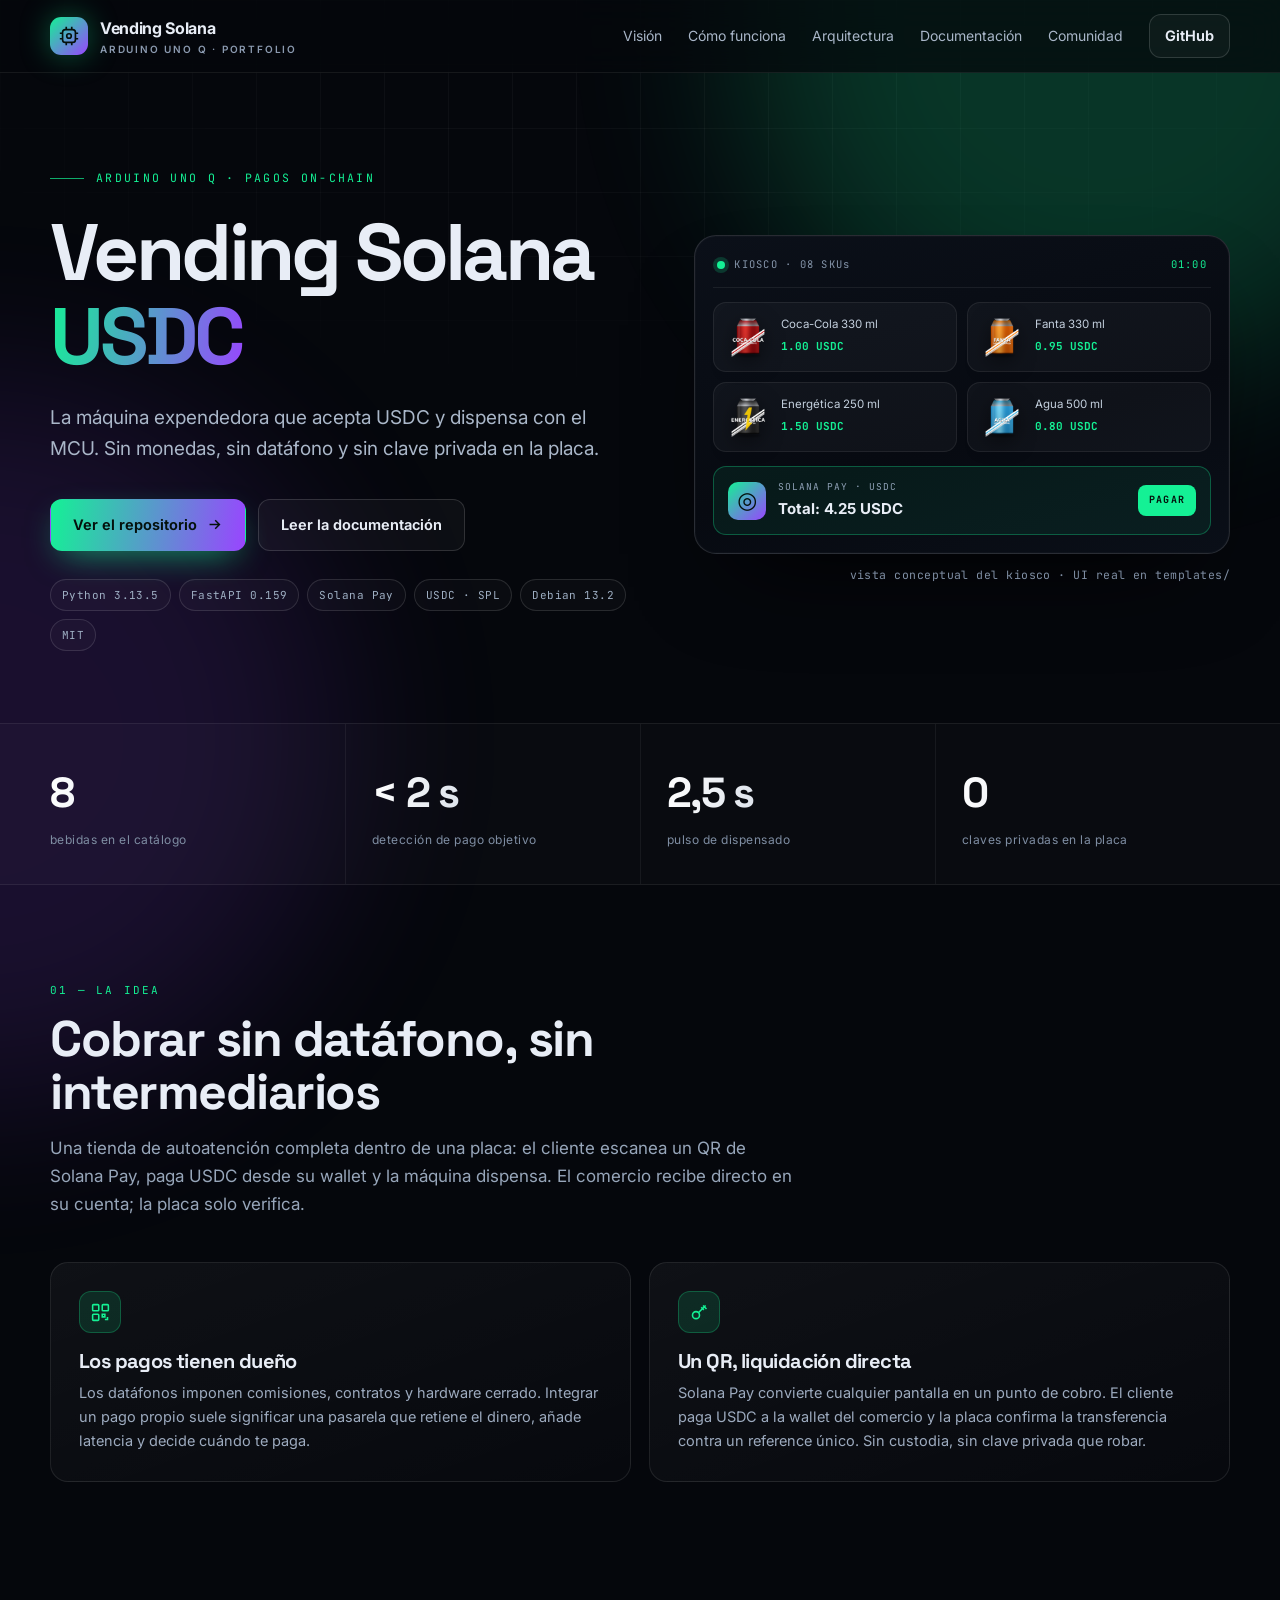
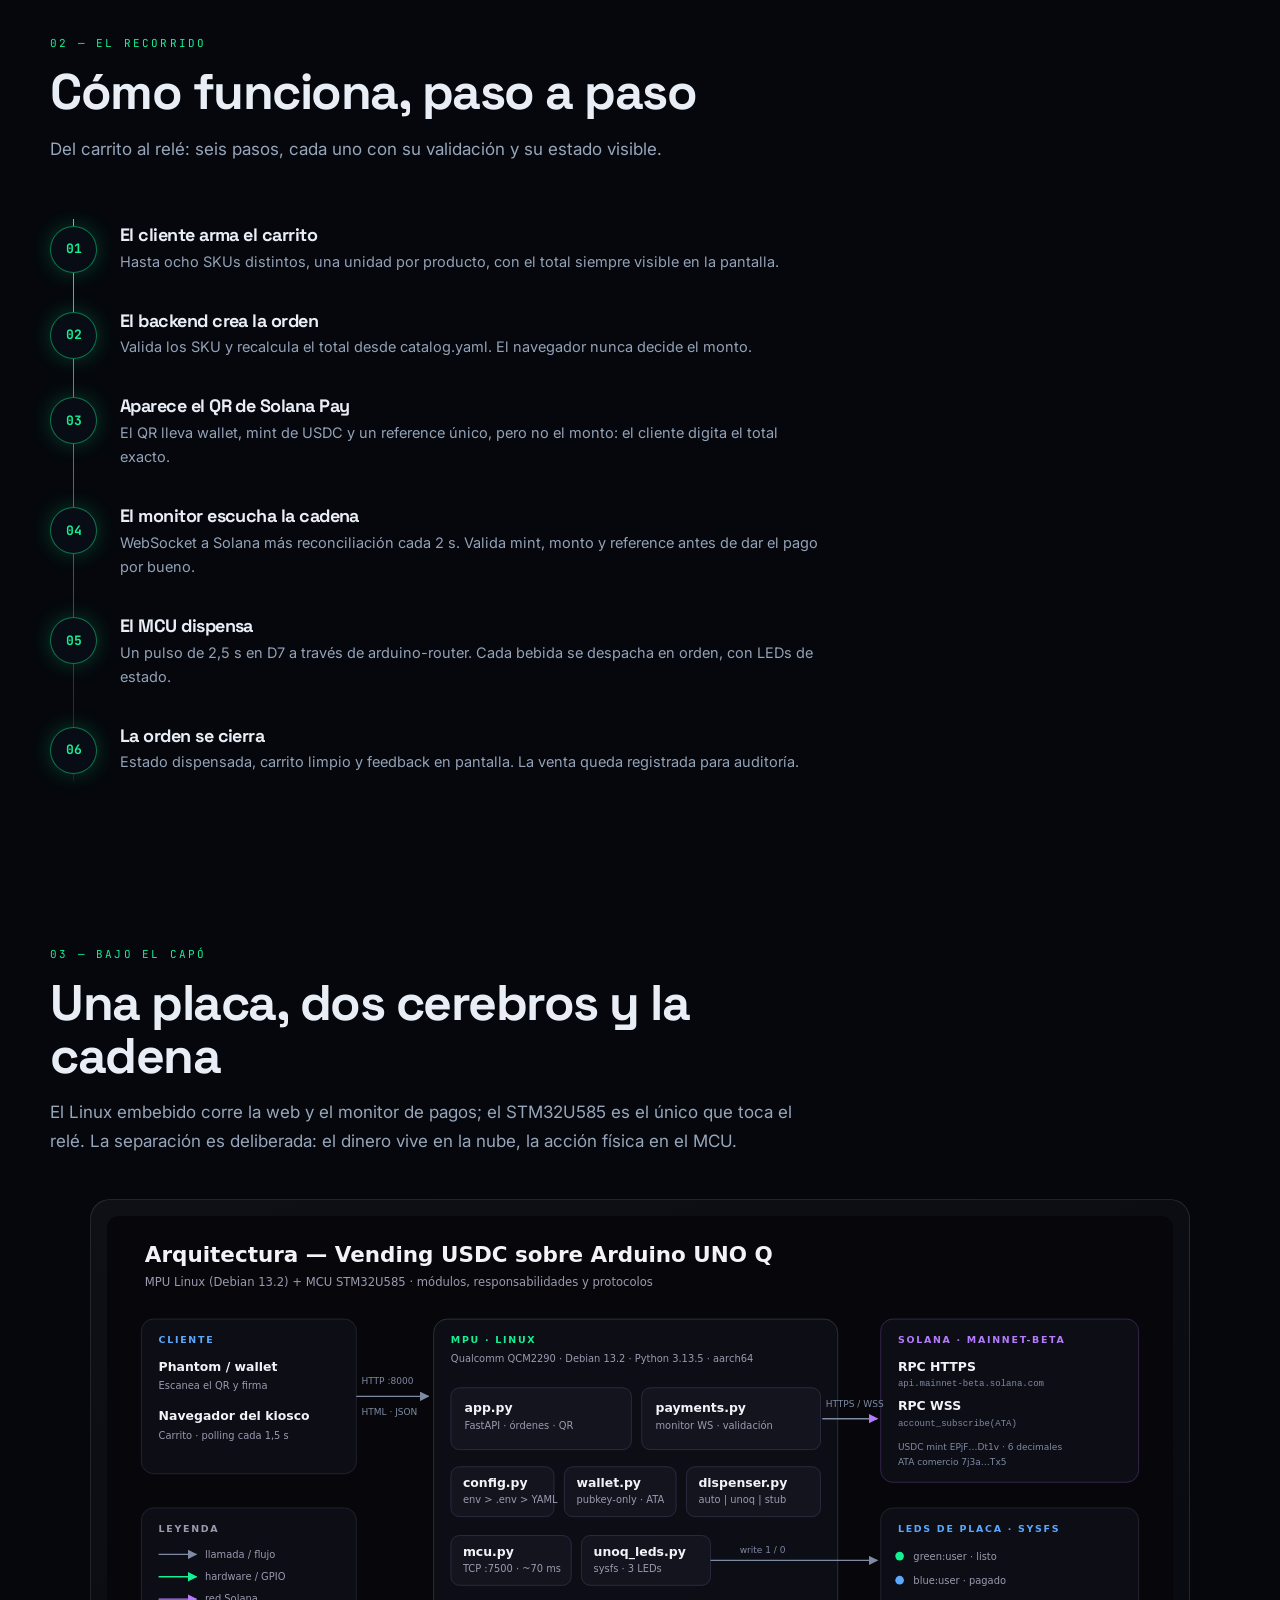
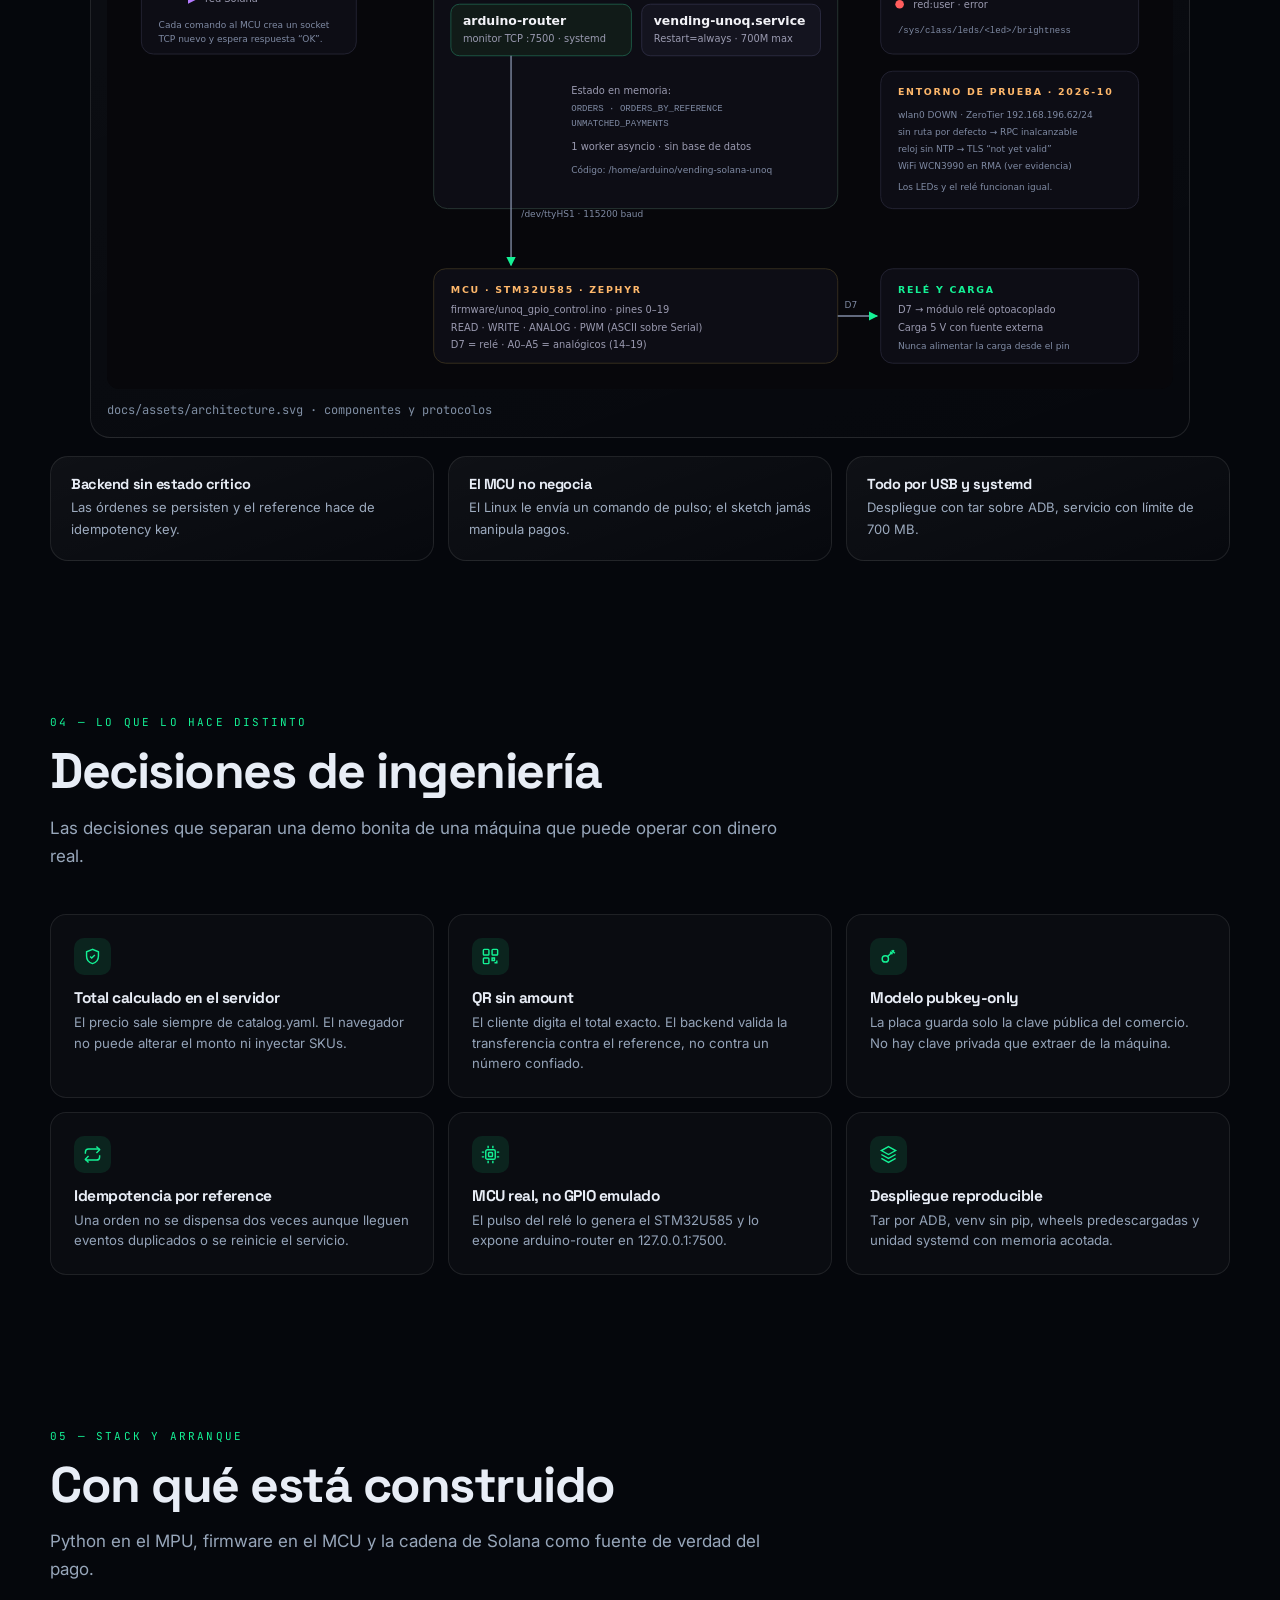
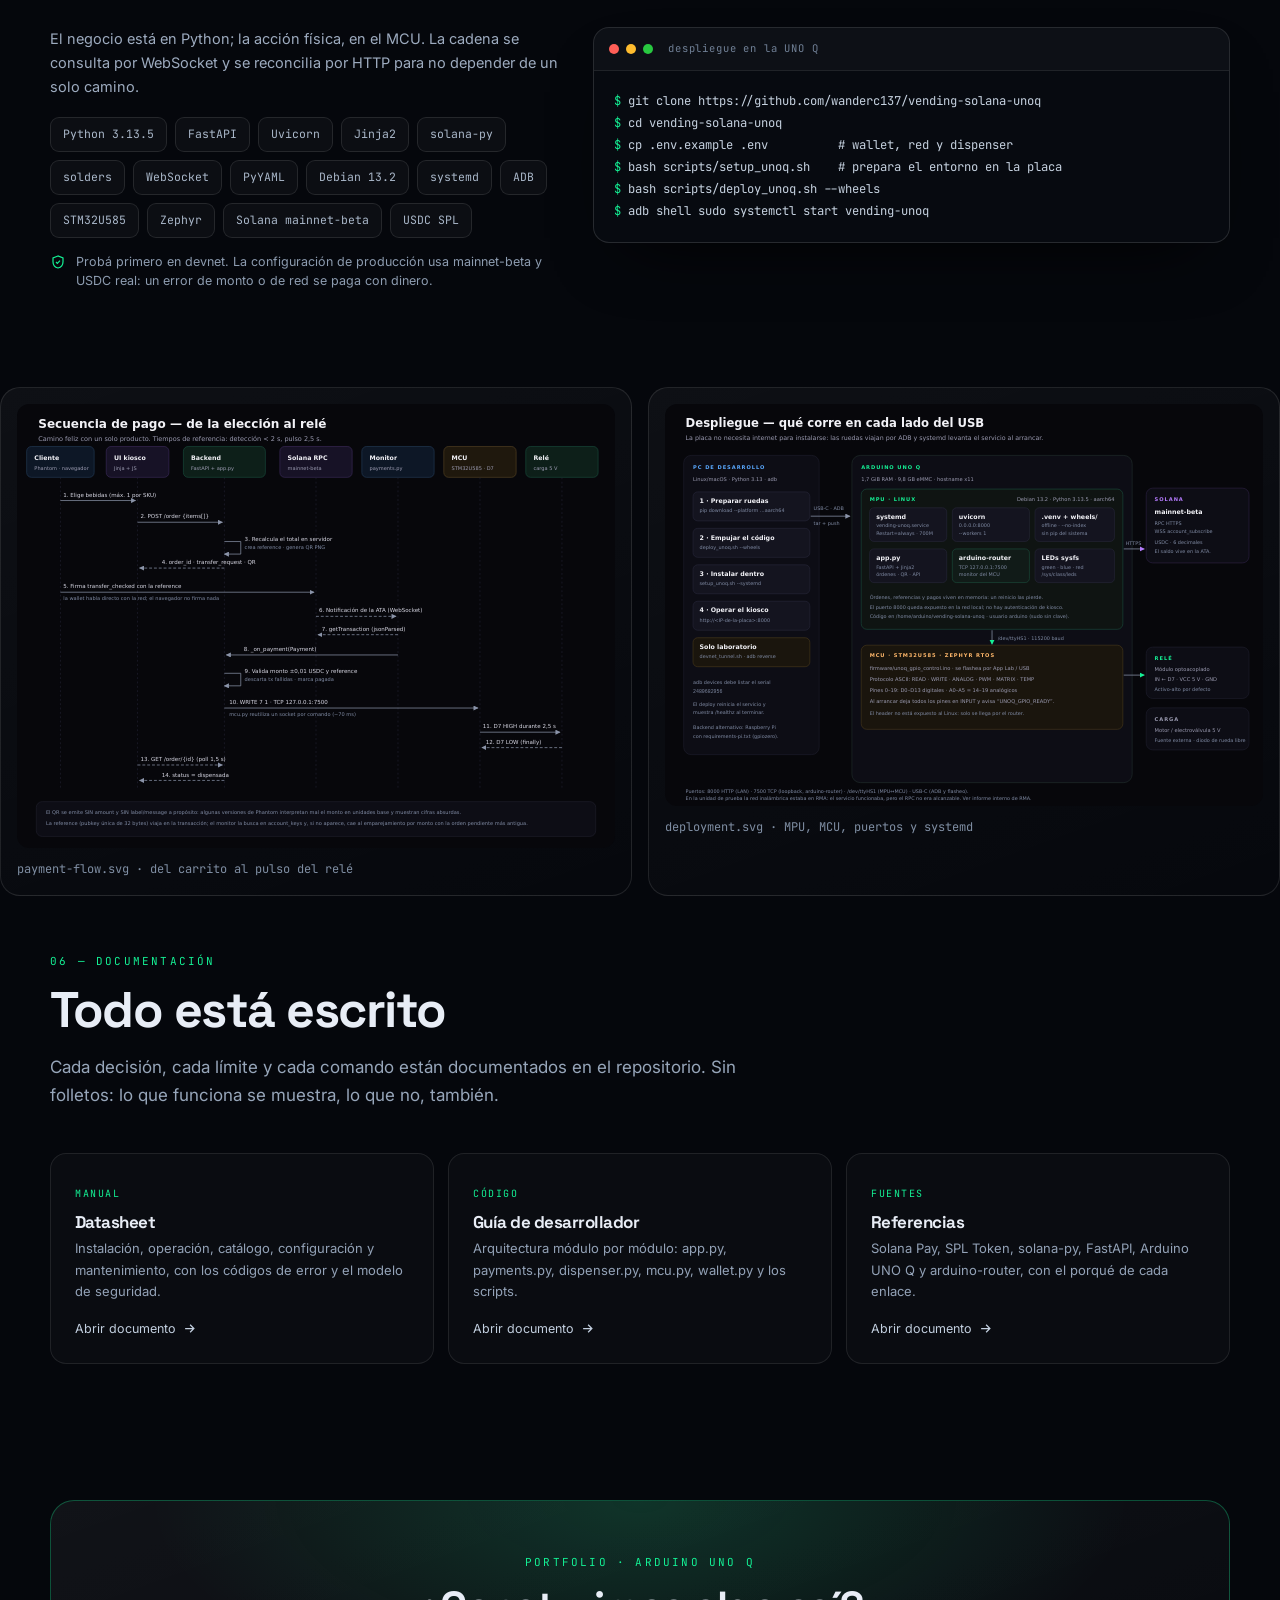
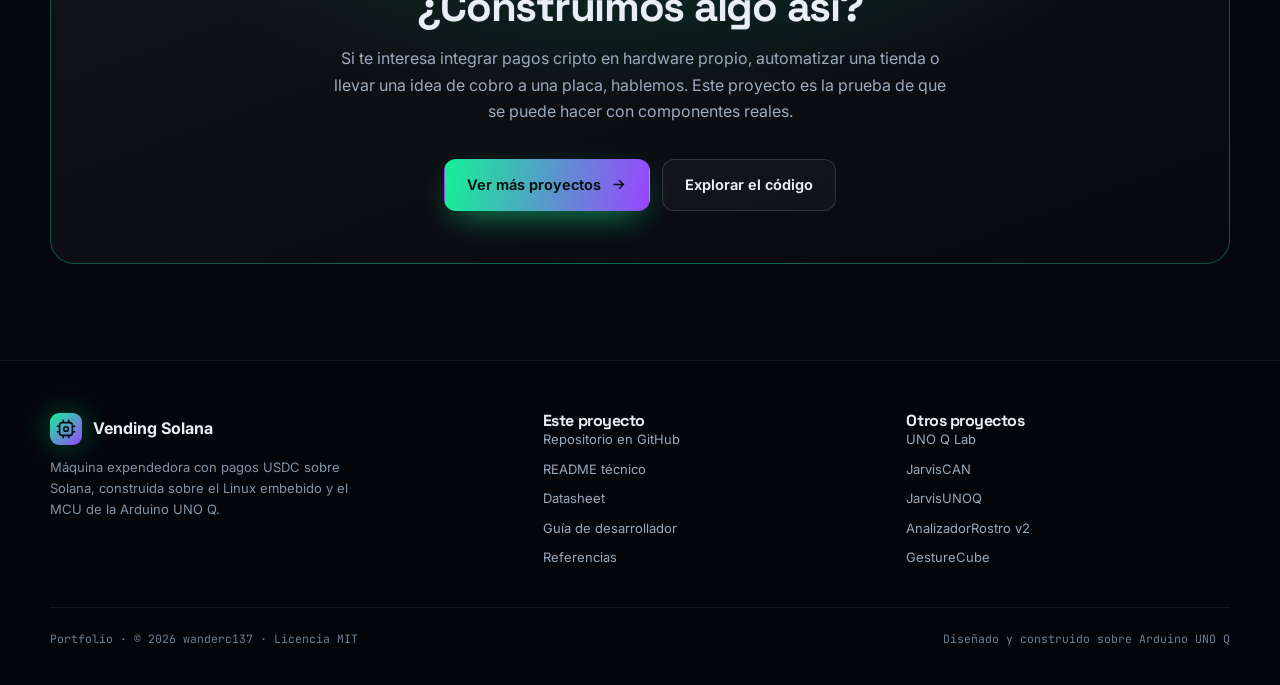
==== commit 7e13f9d6: "fix: quitar formulario de preguntas y dejar FAQ + monedas" ====
--- a/docs/index.html
+++ b/docs/index.html
@@ -457,7 +457,7 @@
 })();
 </script>
 
-<script>window.PORTFOLIO_COMMUNITY = {"account": "wanderc137", "repo": "vending-solana-unoq", "discussionCategory": "q-a", "coinNamespace": "wanderc137-vending-solana-unoq-coins-v1", "contactEmail": "wander.c137@protonmail.com", "faqs": [{"q": "¿Qué hace exactamente este proyecto?", "a": "Es una máquina expendedora que cobra <b>USDC en Solana</b>. El cliente escanea un QR de Solana Pay, el backend detecta la transferencia y el MCU de la Arduino UNO Q activa un relé en <code>D7</code> durante 2,5 s para dispensar el producto."}, {"q": "¿Dónde está la clave privada de la billetera?", "a": "No está en la placa. El sistema solo necesita la <b>dirección pública</b> del comercio para construir el Transfer Request. La clave privada nunca se carga en el repositorio ni en el dispositivo; el modelo de confianza está explicado en <code>docs/datasheet.md</code>."}, {"q": "¿Funciona en mainnet o solo en devnet?", "a": "Está probado con <b>pagos reales en mainnet-beta</b>: tres pagos validados. El E2E en devnet no se ejecutó porque la unidad tuvo un fallo de hardware en el WiFi y el faucet estaba agotado. El README declara esa parte incómoda en lugar de taparla."}, {"q": "¿Qué pasa si se cae internet o el RPC?", "a": "Sin red no se pueden confirmar pagos. El servicio sigue activo y el relé <b>no se dispara</b> por una orden no confirmada. La unidad de prueba tuvo el WiFi en RMA; por eso el proyecto separa la lógica de pago de la de dispensado y documenta el riesgo residual."}, {"q": "¿Cómo se conecta el relé?", "a": "El relé va al pin <code>D7</code> del header de la UNO Q y lo gobierna el <b>MCU STM32U585</b>, no Linux. El Linux habla con el MCU por <code>arduino-router</code> en <code>127.0.0.1:7500</code>; el pulso se ejecuta en el MCU para evitar jitter."}, {"q": "¿Puedo cambiar productos y precios?", "a": "Sí. El catálogo vive en <code>catalog.yaml</code> y cada producto tiene id, nombre, precio y tiempo de pulso. La interfaz y el backend leen ese archivo; no hay que recompilar el firmware para cambiar el catálogo."}, {"q": "¿Por qué Arduino UNO Q y no una Raspberry Pi?", "a": "Porque separa Linux y MCU: el MPU corre FastAPI y el monitor de pagos; el STM32U585 ejecuta el pulso del relé con timing determinista. Una Raspberry Pi sola puede hacerlo, pero el aislamiento y el control de tiempo son mejores con un MCU dedicado."}, {"q": "¿Cómo se prueba sin armar la máquina?", "a": "Hay un modo simulado que crea una orden, simula el pago y ejecuta el pulso real en <code>D7</code>. También se puede usar el catálogo y la UI sin conectar la billetera; el README explica qué queda cubierto y qué no."}, {"q": "¿Cómo colaboro o reporto un problema?", "a": "Podés abrir una discusión en <b>Q&amp;A</b> desde el formulario de esta página o un issue en el repositorio. Si encontrás un fallo de seguridad, evitá publicar credenciales o datos sensibles en el hilo."}]};</script>
+<script>window.PORTFOLIO_COMMUNITY = {"account": "wanderc137", "repo": "vending-solana-unoq", "coinNamespace": "wanderc137-vending-solana-unoq-coins-v2", "faqs": [{"q": "¿Qué hace exactamente este proyecto?", "a": "Es una máquina expendedora que cobra <b>USDC en Solana</b>. El cliente escanea un QR de Solana Pay, el backend detecta la transferencia y el MCU de la Arduino UNO Q activa un relé en <code>D7</code> durante 2,5 s para dispensar el producto."}, {"q": "¿Dónde está la clave privada de la billetera?", "a": "No está en la placa. El sistema solo necesita la <b>dirección pública</b> del comercio para construir el Transfer Request. La clave privada nunca se carga en el repositorio ni en el dispositivo; el modelo de confianza está explicado en <code>docs/datasheet.md</code>."}, {"q": "¿Funciona en mainnet o solo en devnet?", "a": "Está probado con <b>pagos reales en mainnet-beta</b>: tres pagos validados. El E2E en devnet no se ejecutó porque la unidad tuvo un fallo de hardware en el WiFi y el faucet estaba agotado. El README declara esa parte incómoda en lugar de taparla."}, {"q": "¿Qué pasa si se cae internet o el RPC?", "a": "Sin red no se pueden confirmar pagos. El servicio sigue activo y el relé <b>no se dispara</b> por una orden no confirmada. La unidad de prueba tuvo el WiFi en RMA; por eso el proyecto separa la lógica de pago de la de dispensado y documenta el riesgo residual."}, {"q": "¿Cómo se conecta el relé?", "a": "El relé va al pin <code>D7</code> del header de la UNO Q y lo gobierna el <b>MCU STM32U585</b>, no Linux. El Linux habla con el MCU por <code>arduino-router</code> en <code>127.0.0.1:7500</code>; el pulso se ejecuta en el MCU para evitar jitter."}, {"q": "¿Puedo cambiar productos y precios?", "a": "Sí. El catálogo vive en <code>catalog.yaml</code> y cada producto tiene id, nombre, precio y tiempo de pulso. La interfaz y el backend leen ese archivo; no hay que recompilar el firmware para cambiar el catálogo."}, {"q": "¿Por qué Arduino UNO Q y no una Raspberry Pi?", "a": "Porque separa Linux y MCU: el MPU corre FastAPI y el monitor de pagos; el STM32U585 ejecuta el pulso del relé con timing determinista. Una Raspberry Pi sola puede hacerlo, pero el aislamiento y el control de tiempo son mejores con un MCU dedicado."}, {"q": "¿Cómo se prueba sin armar la máquina?", "a": "Hay un modo simulado que crea una orden, simula el pago y ejecuta el pulso real en <code>D7</code>. También se puede usar el catálogo y la UI sin conectar la billetera; el README explica qué queda cubierto y qué no."}, {"q": "¿Cómo colaboro o reporto un problema?", "a": "Abrí un issue en el repositorio con el contexto mínimo para reproducirlo. Si encontrás un fallo de seguridad, evitá publicar credenciales o datos sensibles en el hilo."}]};</script>
 <script src="assets/community.js" defer></script>
 </body>
 </html>
--- a/docs/assets/community.css
+++ b/docs/assets/community.css
@@ -43,6 +43,7 @@
 .psc-faq-item[open] summary .psc-plus{transform:rotate(45deg);background:color-mix(in srgb,var(--accent) 14%,transparent)}
 .psc-faq-body{padding:0 18px 17px;color:#a9b6c8;font-size:14.5px;line-height:1.7}
 .psc-faq-body code{font-family:'JetBrains Mono',monospace;font-size:.88em;color:#d8e4f5;background:rgba(255,255,255,.06);padding:2px 5px;border-radius:5px}
+.psc-coin-wrap{max-width:520px;margin:0 auto;width:100%}
 .psc-grid{display:grid;grid-template-columns:minmax(0,1.25fr) minmax(300px,.75fr);gap:16px;align-items:stretch}
 .psc-card{
   position:relative;border:1px solid rgba(255,255,255,.1);border-radius:18px;
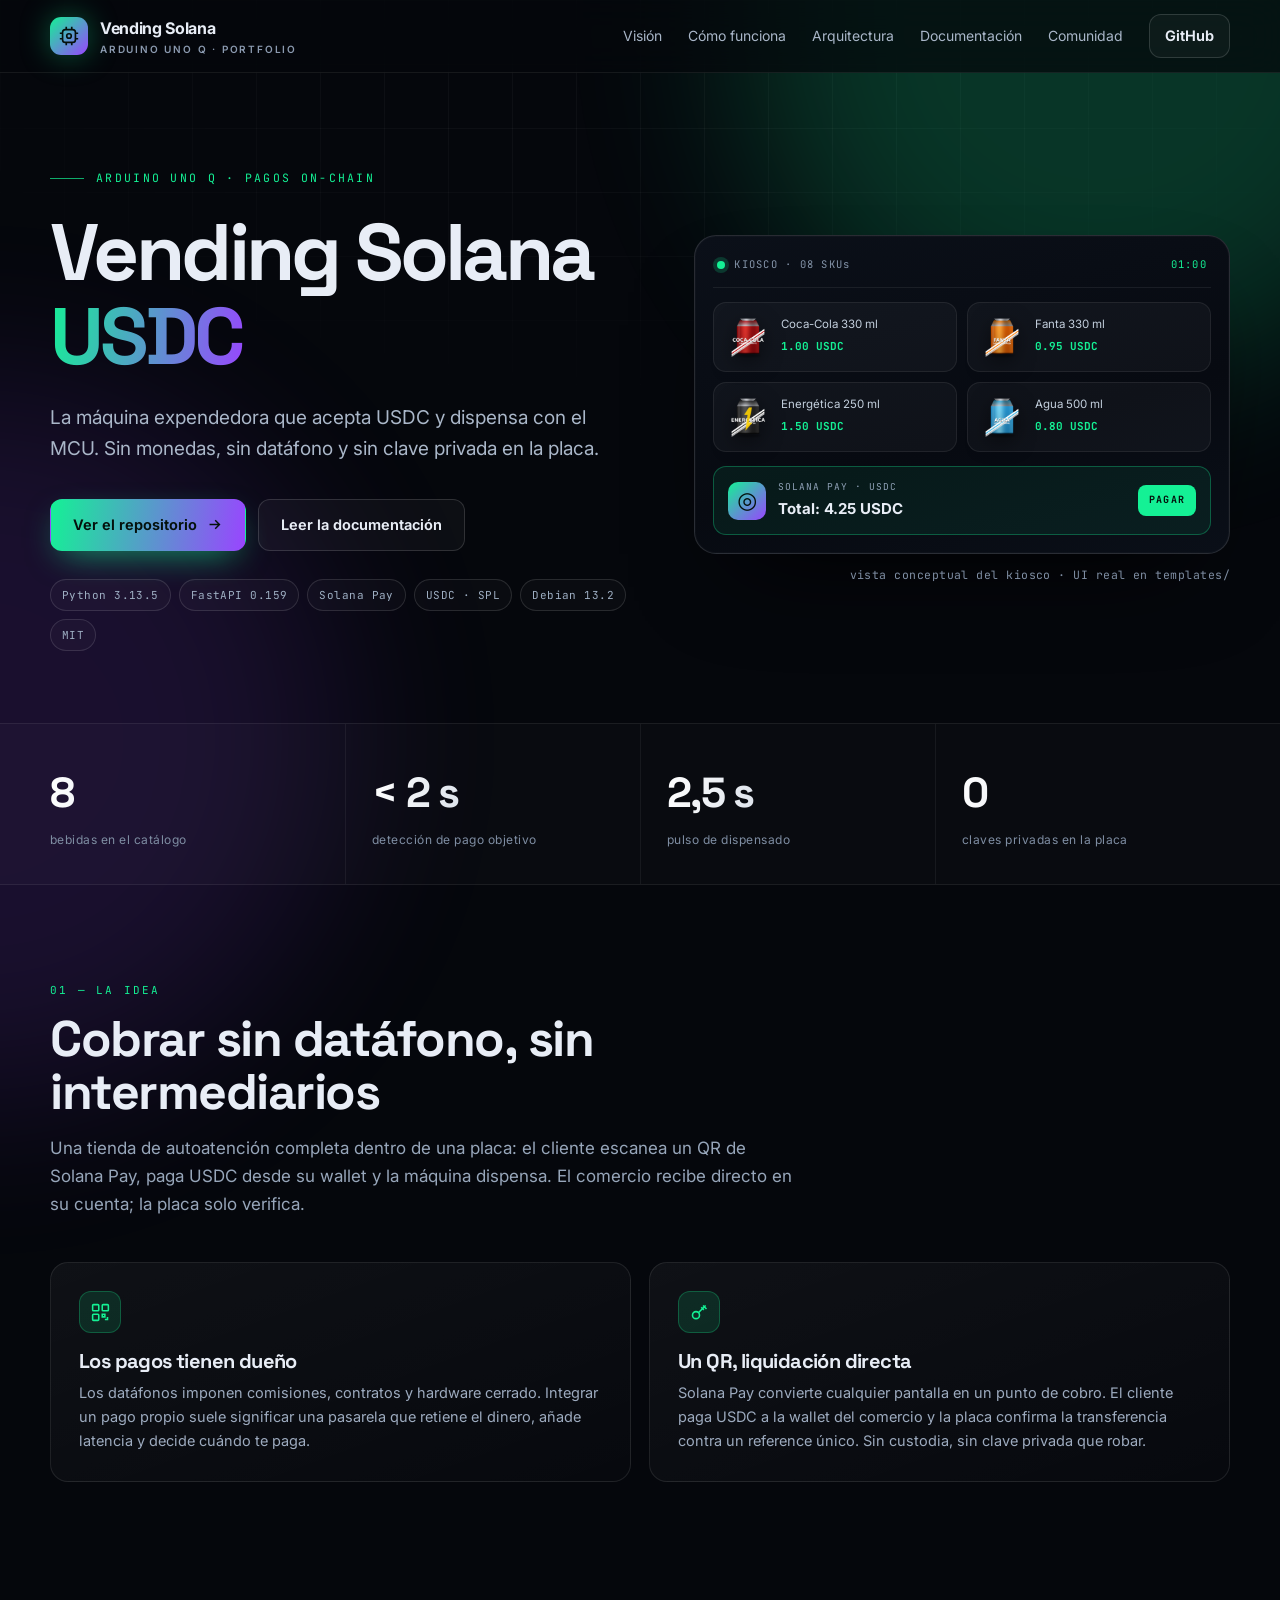
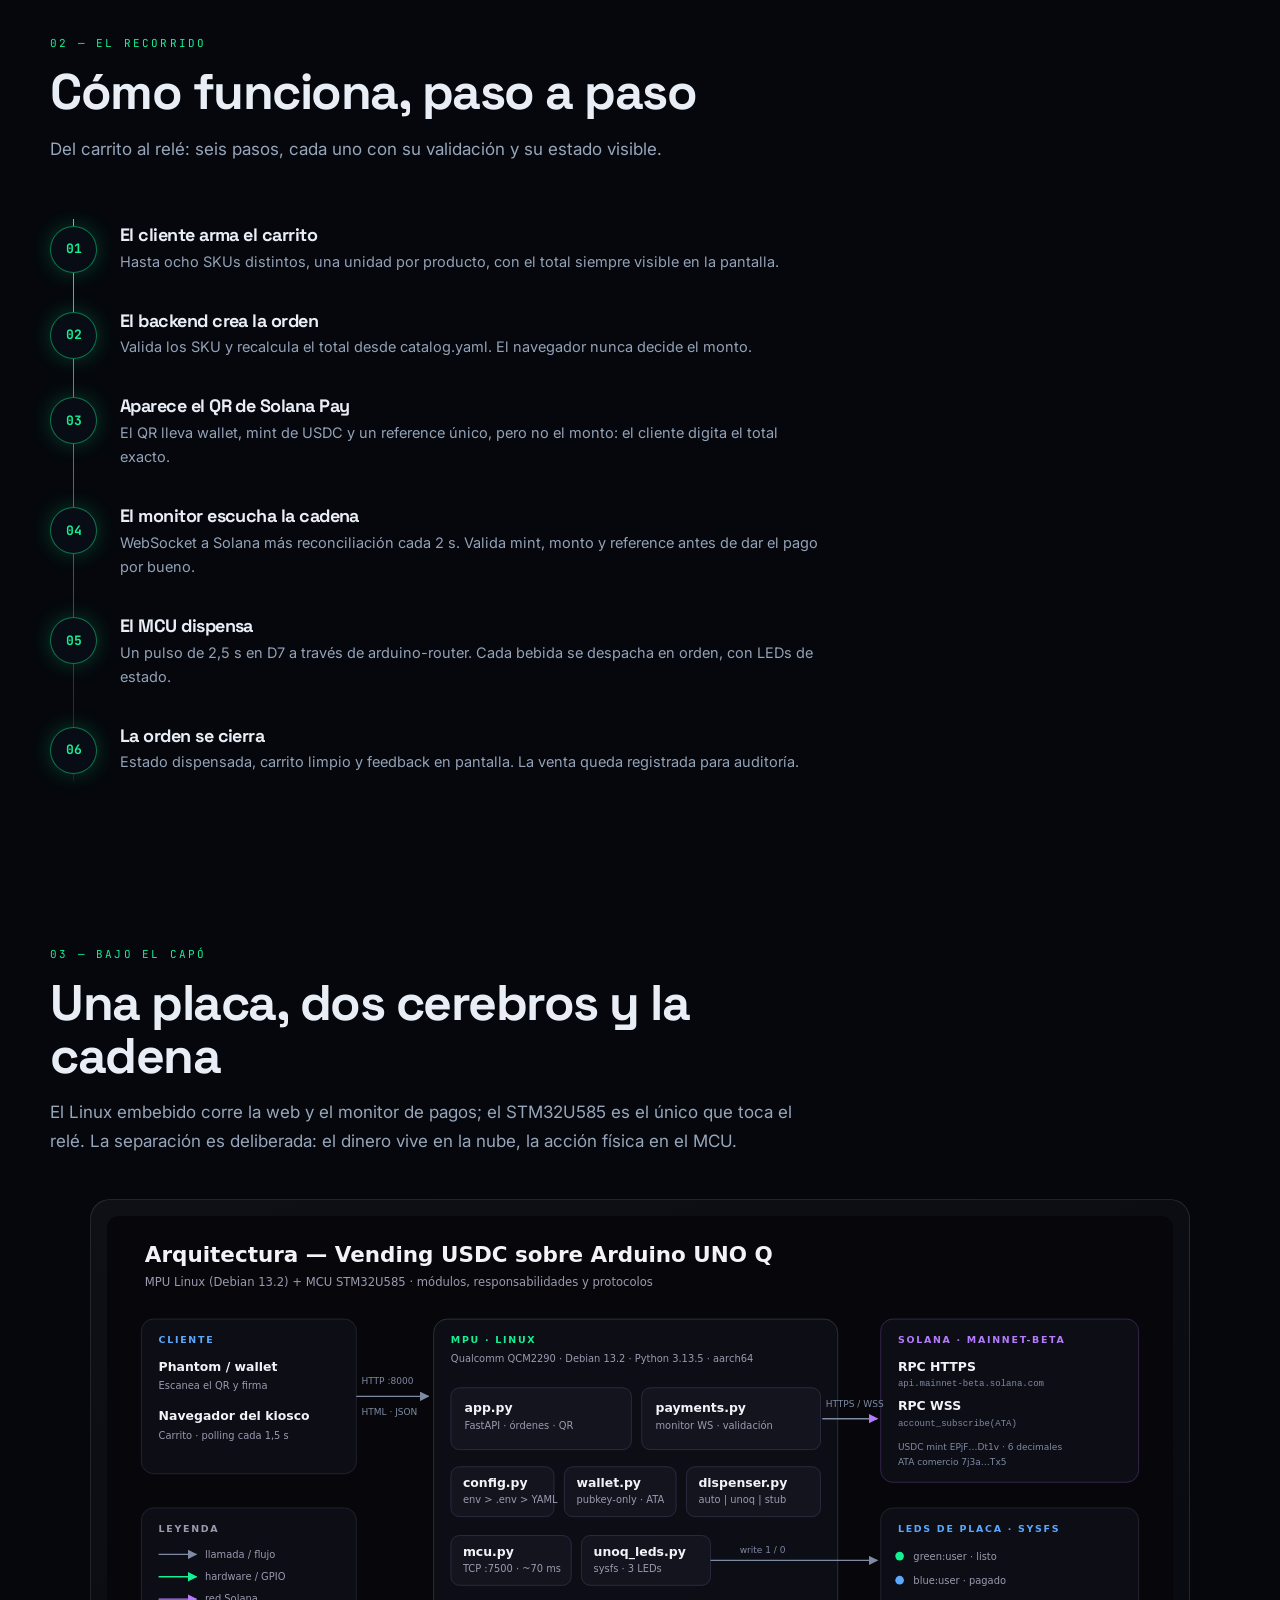
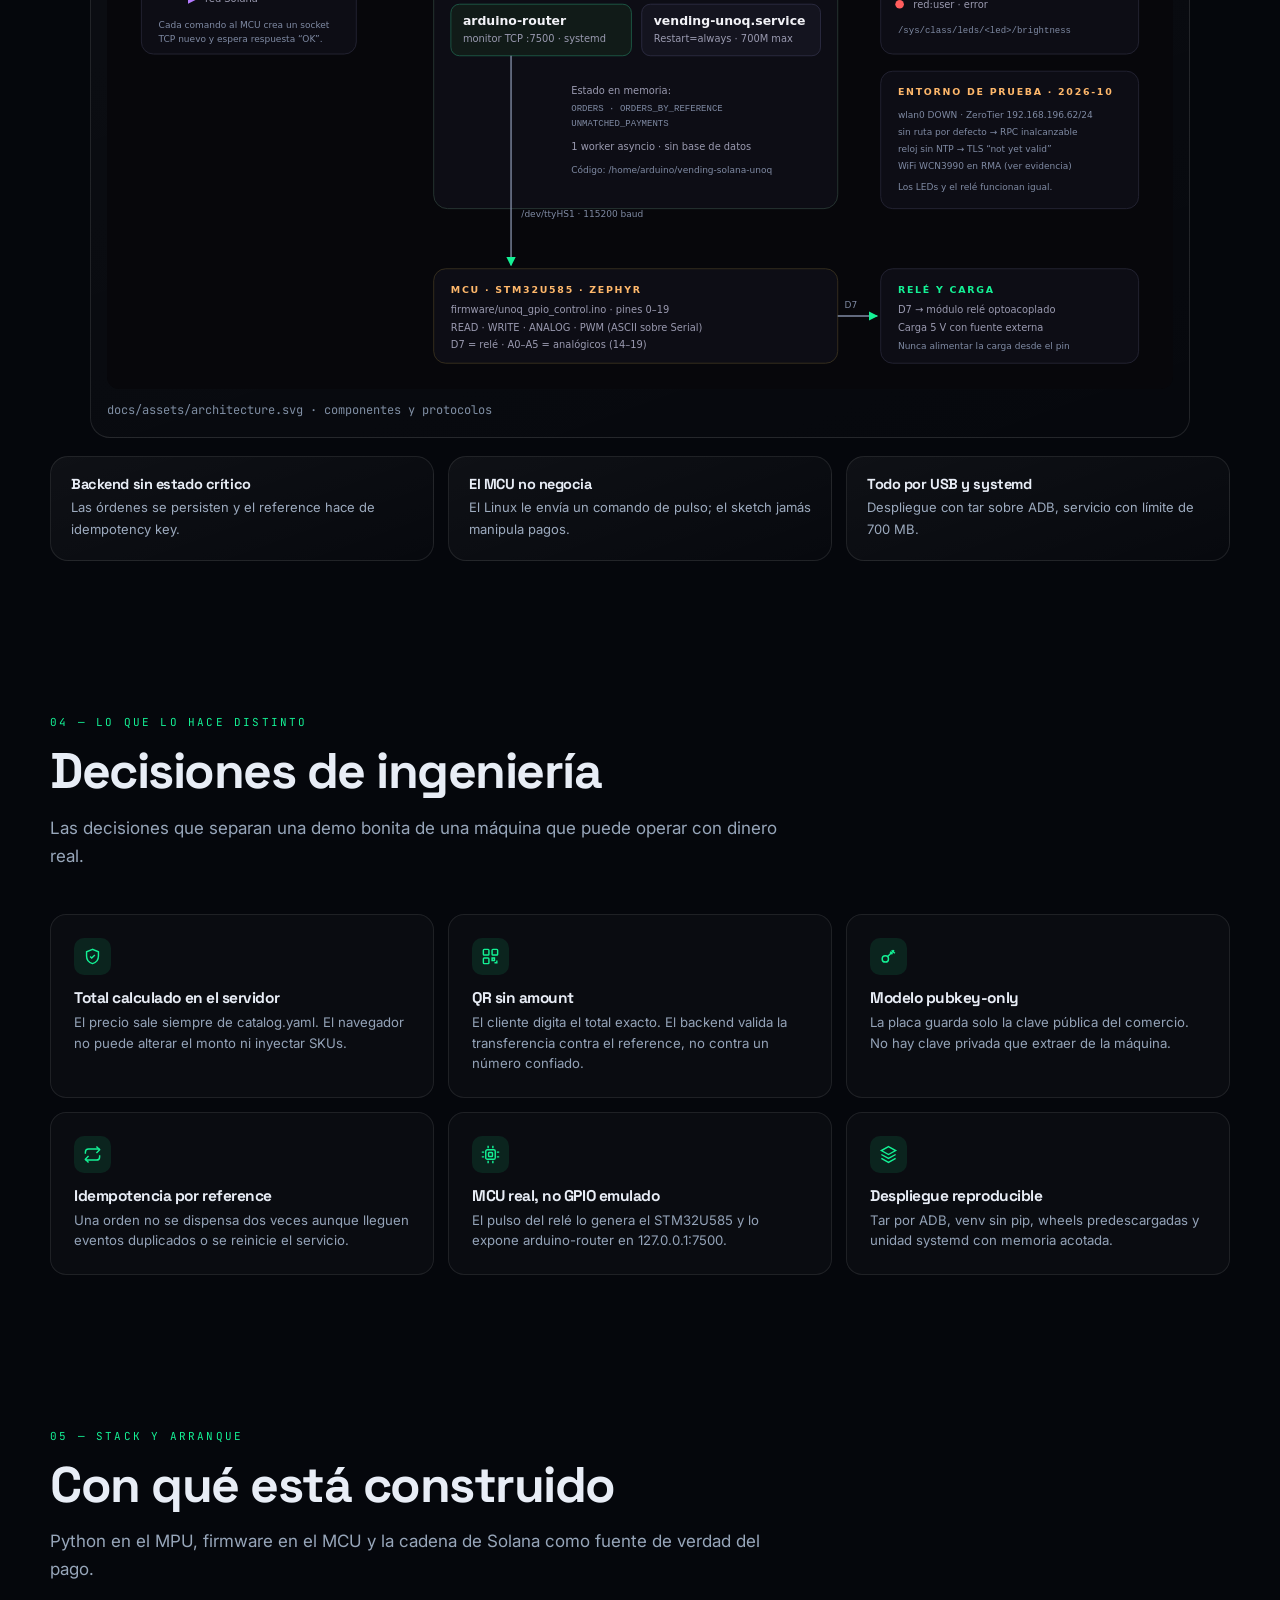
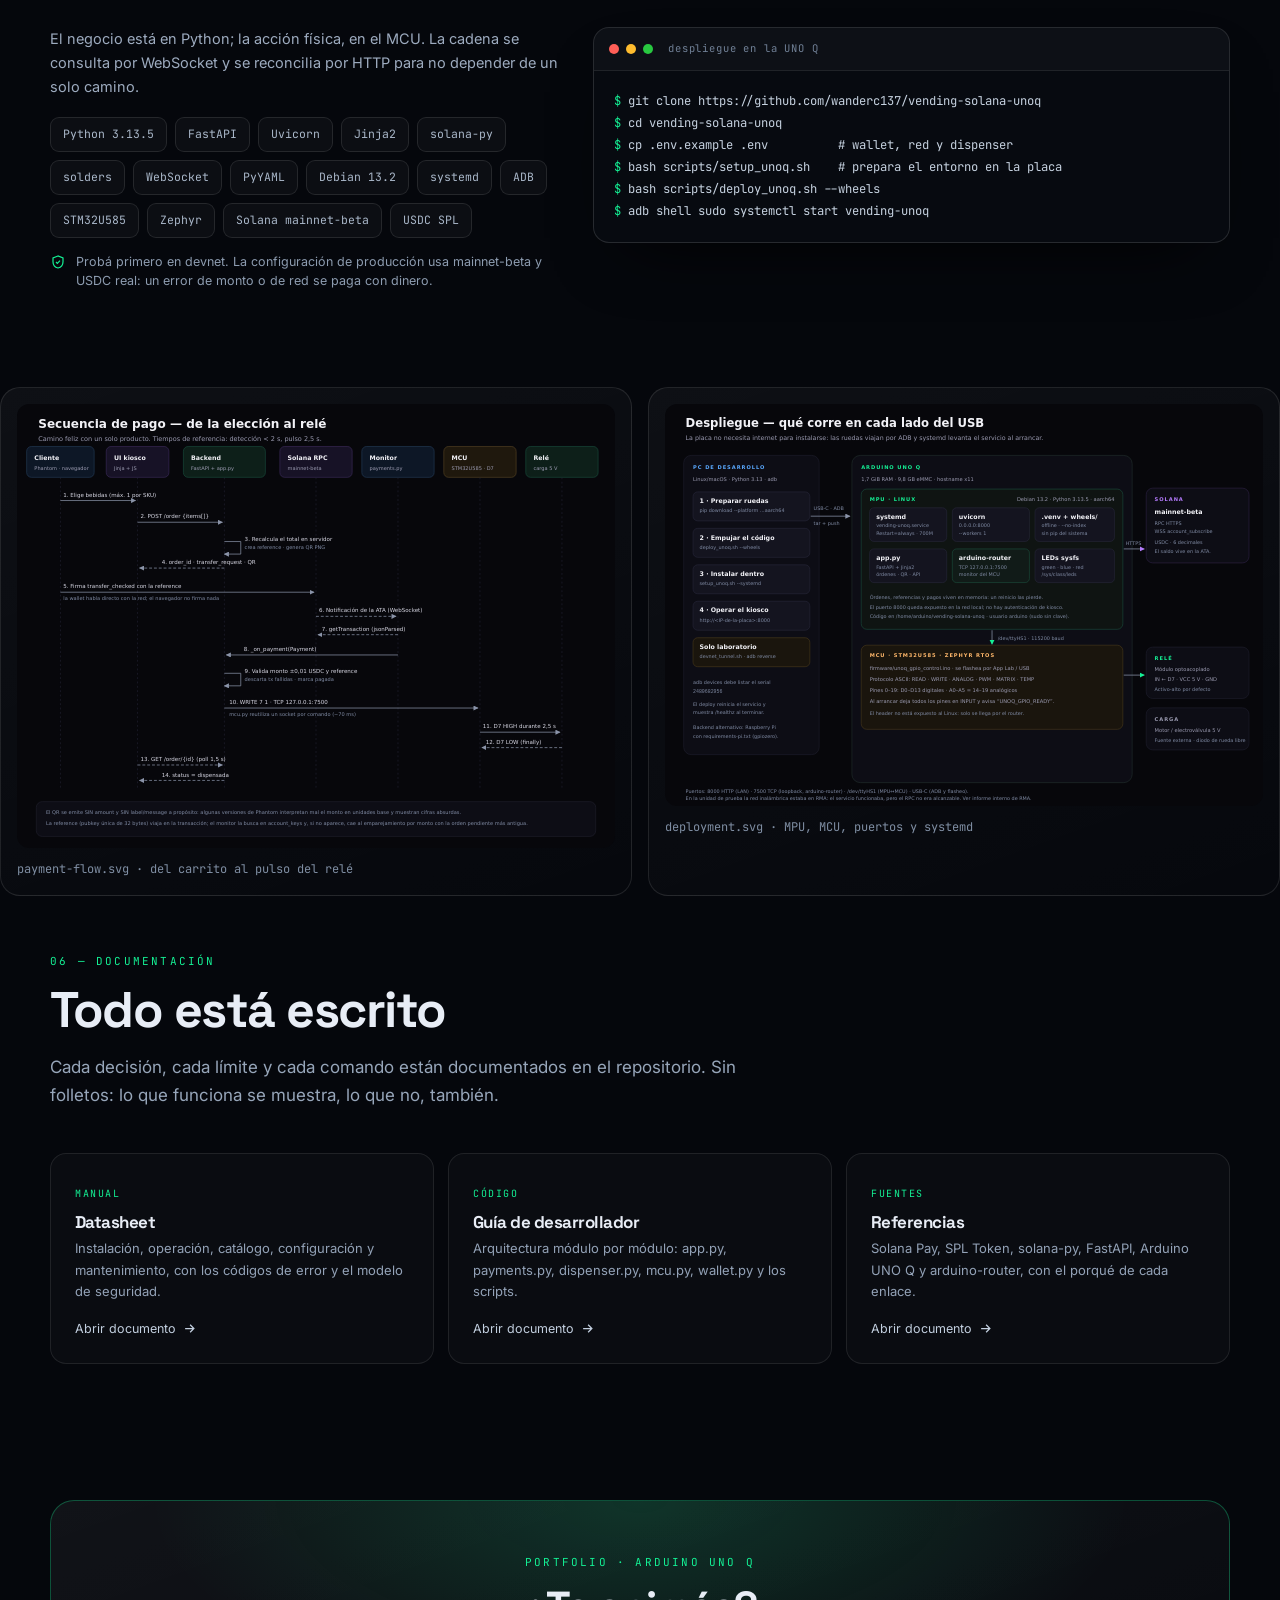
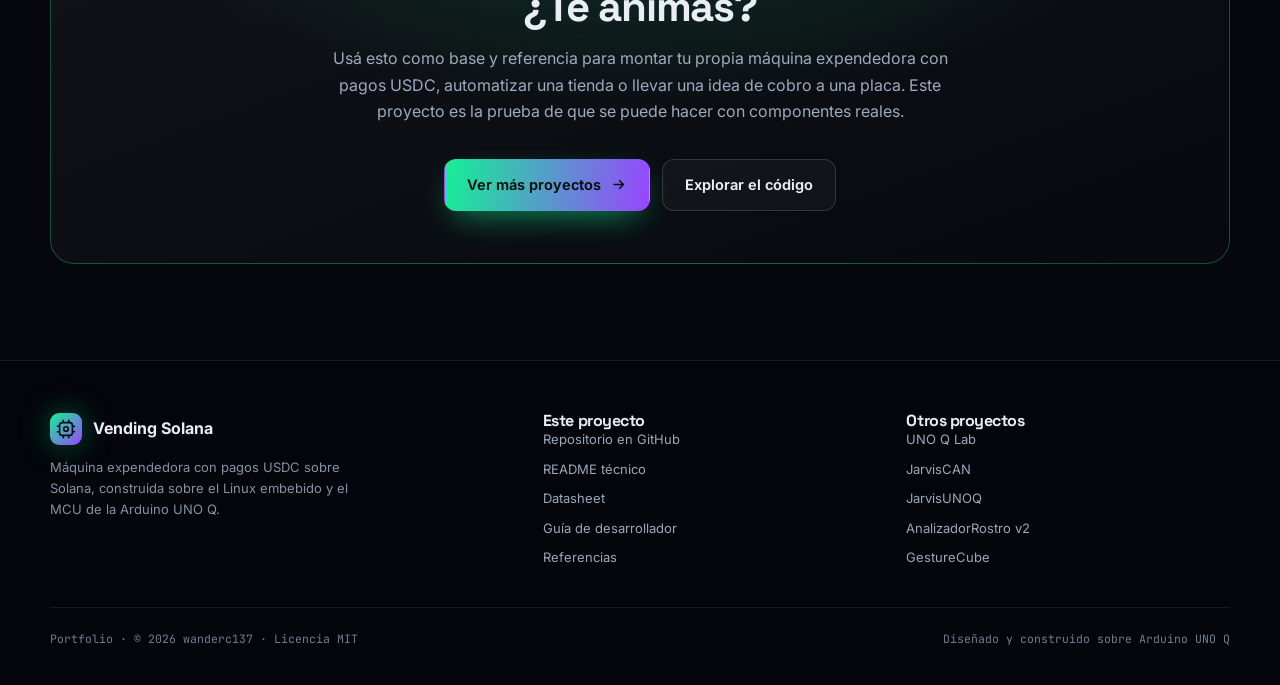
==== commit 9d34e6ef: "copy: nuevo CTA Te animás" ====
--- a/docs/index.html
+++ b/docs/index.html
@@ -258,7 +258,7 @@
   .section{padding:72px 0}
 }
 </style>
-<link rel="stylesheet" href="assets/community.css"></head>
+<link rel="stylesheet" href="assets/community.css?v=3"></head>
 <body style="--accent:#14F195;--accent2:#9945FF">
 <div class="grid-overlay"></div>
 <div class="glow one"></div>
@@ -403,8 +403,8 @@
   <div class="wrap">
     <div class="cta-card reveal">
       <div class="kicker" style="justify-content:center">Portfolio · Arduino UNO Q</div>
-      <h2>¿Construimos algo así?</h2>
-      <p>Si te interesa integrar pagos cripto en hardware propio, automatizar una tienda o llevar una idea de cobro a una placa, hablemos. Este proyecto es la prueba de que se puede hacer con componentes reales.</p>
+      <h2>¿Te animás?</h2>
+      <p>Usá esto como base y referencia para montar tu propia máquina expendedora con pagos USDC, automatizar una tienda o llevar una idea de cobro a una placa. Este proyecto es la prueba de que se puede hacer con componentes reales.</p>
       <div class="hero-actions">
         <a class="btn btn-primary" href="https://github.com/wanderc137" target="_blank" rel="noopener">Ver más proyectos <svg viewBox="0 0 24 24"><path d="M5 12h14M13 6l6 6-6 6"/></svg></a>
         <a class="btn btn-ghost" href="https://github.com/wanderc137/vending-solana-unoq" target="_blank" rel="noopener">Explorar el código</a>
@@ -458,6 +458,6 @@
 </script>
 
 <script>window.PORTFOLIO_COMMUNITY = {"account": "wanderc137", "repo": "vending-solana-unoq", "coinNamespace": "wanderc137-vending-solana-unoq-coins-v2", "faqs": [{"q": "¿Qué hace exactamente este proyecto?", "a": "Es una máquina expendedora que cobra <b>USDC en Solana</b>. El cliente escanea un QR de Solana Pay, el backend detecta la transferencia y el MCU de la Arduino UNO Q activa un relé en <code>D7</code> durante 2,5 s para dispensar el producto."}, {"q": "¿Dónde está la clave privada de la billetera?", "a": "No está en la placa. El sistema solo necesita la <b>dirección pública</b> del comercio para construir el Transfer Request. La clave privada nunca se carga en el repositorio ni en el dispositivo; el modelo de confianza está explicado en <code>docs/datasheet.md</code>."}, {"q": "¿Funciona en mainnet o solo en devnet?", "a": "Está probado con <b>pagos reales en mainnet-beta</b>: tres pagos validados. El E2E en devnet no se ejecutó porque la unidad tuvo un fallo de hardware en el WiFi y el faucet estaba agotado. El README declara esa parte incómoda en lugar de taparla."}, {"q": "¿Qué pasa si se cae internet o el RPC?", "a": "Sin red no se pueden confirmar pagos. El servicio sigue activo y el relé <b>no se dispara</b> por una orden no confirmada. La unidad de prueba tuvo el WiFi en RMA; por eso el proyecto separa la lógica de pago de la de dispensado y documenta el riesgo residual."}, {"q": "¿Cómo se conecta el relé?", "a": "El relé va al pin <code>D7</code> del header de la UNO Q y lo gobierna el <b>MCU STM32U585</b>, no Linux. El Linux habla con el MCU por <code>arduino-router</code> en <code>127.0.0.1:7500</code>; el pulso se ejecuta en el MCU para evitar jitter."}, {"q": "¿Puedo cambiar productos y precios?", "a": "Sí. El catálogo vive en <code>catalog.yaml</code> y cada producto tiene id, nombre, precio y tiempo de pulso. La interfaz y el backend leen ese archivo; no hay que recompilar el firmware para cambiar el catálogo."}, {"q": "¿Por qué Arduino UNO Q y no una Raspberry Pi?", "a": "Porque separa Linux y MCU: el MPU corre FastAPI y el monitor de pagos; el STM32U585 ejecuta el pulso del relé con timing determinista. Una Raspberry Pi sola puede hacerlo, pero el aislamiento y el control de tiempo son mejores con un MCU dedicado."}, {"q": "¿Cómo se prueba sin armar la máquina?", "a": "Hay un modo simulado que crea una orden, simula el pago y ejecuta el pulso real en <code>D7</code>. También se puede usar el catálogo y la UI sin conectar la billetera; el README explica qué queda cubierto y qué no."}, {"q": "¿Cómo colaboro o reporto un problema?", "a": "Abrí un issue en el repositorio con el contexto mínimo para reproducirlo. Si encontrás un fallo de seguridad, evitá publicar credenciales o datos sensibles en el hilo."}]};</script>
-<script src="assets/community.js" defer></script>
+<script src="assets/community.js?v=3" defer></script>
 </body>
 </html>
--- a/docs/assets/community.css
+++ b/docs/assets/community.css
@@ -60,43 +60,6 @@
   font-family:'Space Grotesk','Inter',sans-serif;font-size:20px;letter-spacing:-.025em;margin:0 0 5px;
 }
 .psc-card .psc-sub{color:#8e9bb0;font-size:12.5px;line-height:1.5;margin:0 0 16px}
-.psc-field{margin-bottom:13px}
-.psc-field label{display:flex;align-items:center;justify-content:space-between;gap:8px;font-size:11.5px;font-weight:600;color:#cfd8e6;margin-bottom:6px;letter-spacing:.01em}
-.psc-field label span{font-weight:400;color:#6f7c91;font-family:'JetBrains Mono',monospace;font-size:9.5px;letter-spacing:.08em;text-transform:uppercase}
-.psc-field input,.psc-field textarea{
-  width:100%;border:1px solid rgba(255,255,255,.12);border-radius:11px;
-  background:rgba(3,6,11,.66);color:#e8edf6;font:inherit;font-size:13.5px;
-  padding:11px 12px;outline:none;transition:border-color .18s,box-shadow .18s,background .18s;
-}
-.psc-field input:focus,.psc-field textarea:focus{
-  border-color:color-mix(in srgb,var(--accent) 58%,transparent);
-  box-shadow:0 0 0 3px color-mix(in srgb,var(--accent) 10%,transparent);
-  background:rgba(3,6,11,.9);
-}
-.psc-field textarea{min-height:118px;resize:vertical;line-height:1.55}
-.psc-field input::placeholder,.psc-field textarea::placeholder{color:#59677b}
-.psc-form-foot{display:flex;align-items:center;justify-content:space-between;gap:12px;flex-wrap:wrap;margin-top:4px}
-.psc-count{font-family:'JetBrains Mono',monospace;font-size:10px;color:#6f7c91}
-.psc-actions{display:flex;gap:8px;flex-wrap:wrap}
-.psc-btn{
-  display:inline-flex;align-items:center;justify-content:center;gap:7px;
-  border:1px solid rgba(255,255,255,.16);border-radius:10px;padding:9px 14px;
-  background:rgba(255,255,255,.03);color:#e8edf6;font:inherit;font-size:12px;font-weight:650;
-  cursor:pointer;transition:transform .14s,border-color .14s,background .14s,box-shadow .14s;
-}
-.psc-btn:hover{transform:translateY(-1px);border-color:rgba(255,255,255,.3);background:rgba(255,255,255,.06)}
-.psc-btn.primary{
-  background:linear-gradient(100deg,var(--accent),var(--accent2));border-color:transparent;color:#04110c;
-  box-shadow:0 10px 26px -12px color-mix(in srgb,var(--accent) 75%,transparent);
-}
-.psc-btn.primary:hover{filter:brightness(1.06);box-shadow:0 16px 34px -12px color-mix(in srgb,var(--accent) 80%,transparent)}
-.psc-btn:disabled{opacity:.55;cursor:not-allowed;transform:none;filter:none}
-.psc-status{min-height:19px;margin:10px 0 0;font-size:11.5px;color:#8e9bb0;line-height:1.5}
-.psc-status.ok{color:var(--accent)}
-.psc-status.bad{color:#ff9fb1}
-.psc-note{font-size:11px;color:#6f7c91;line-height:1.55;margin:10px 0 0}
-.psc-note a{color:var(--accent);text-decoration:underline;text-underline-offset:2px}
-
 .psc-coin{display:flex;flex-direction:column;justify-content:space-between;min-height:100%}
 .psc-coin-top{text-align:center;padding:6px 0 12px}
 .psc-coin-icon{
@@ -132,7 +95,6 @@
 @media(max-width:560px){
   .psc-faq-item summary{font-size:14px;padding:14px}
   .psc-faq-body{padding:0 14px 15px;font-size:13.5px}
-  .psc-form-foot{align-items:flex-start}
   .psc-actions{width:100%}
   .psc-actions .psc-btn{flex:1}
 }
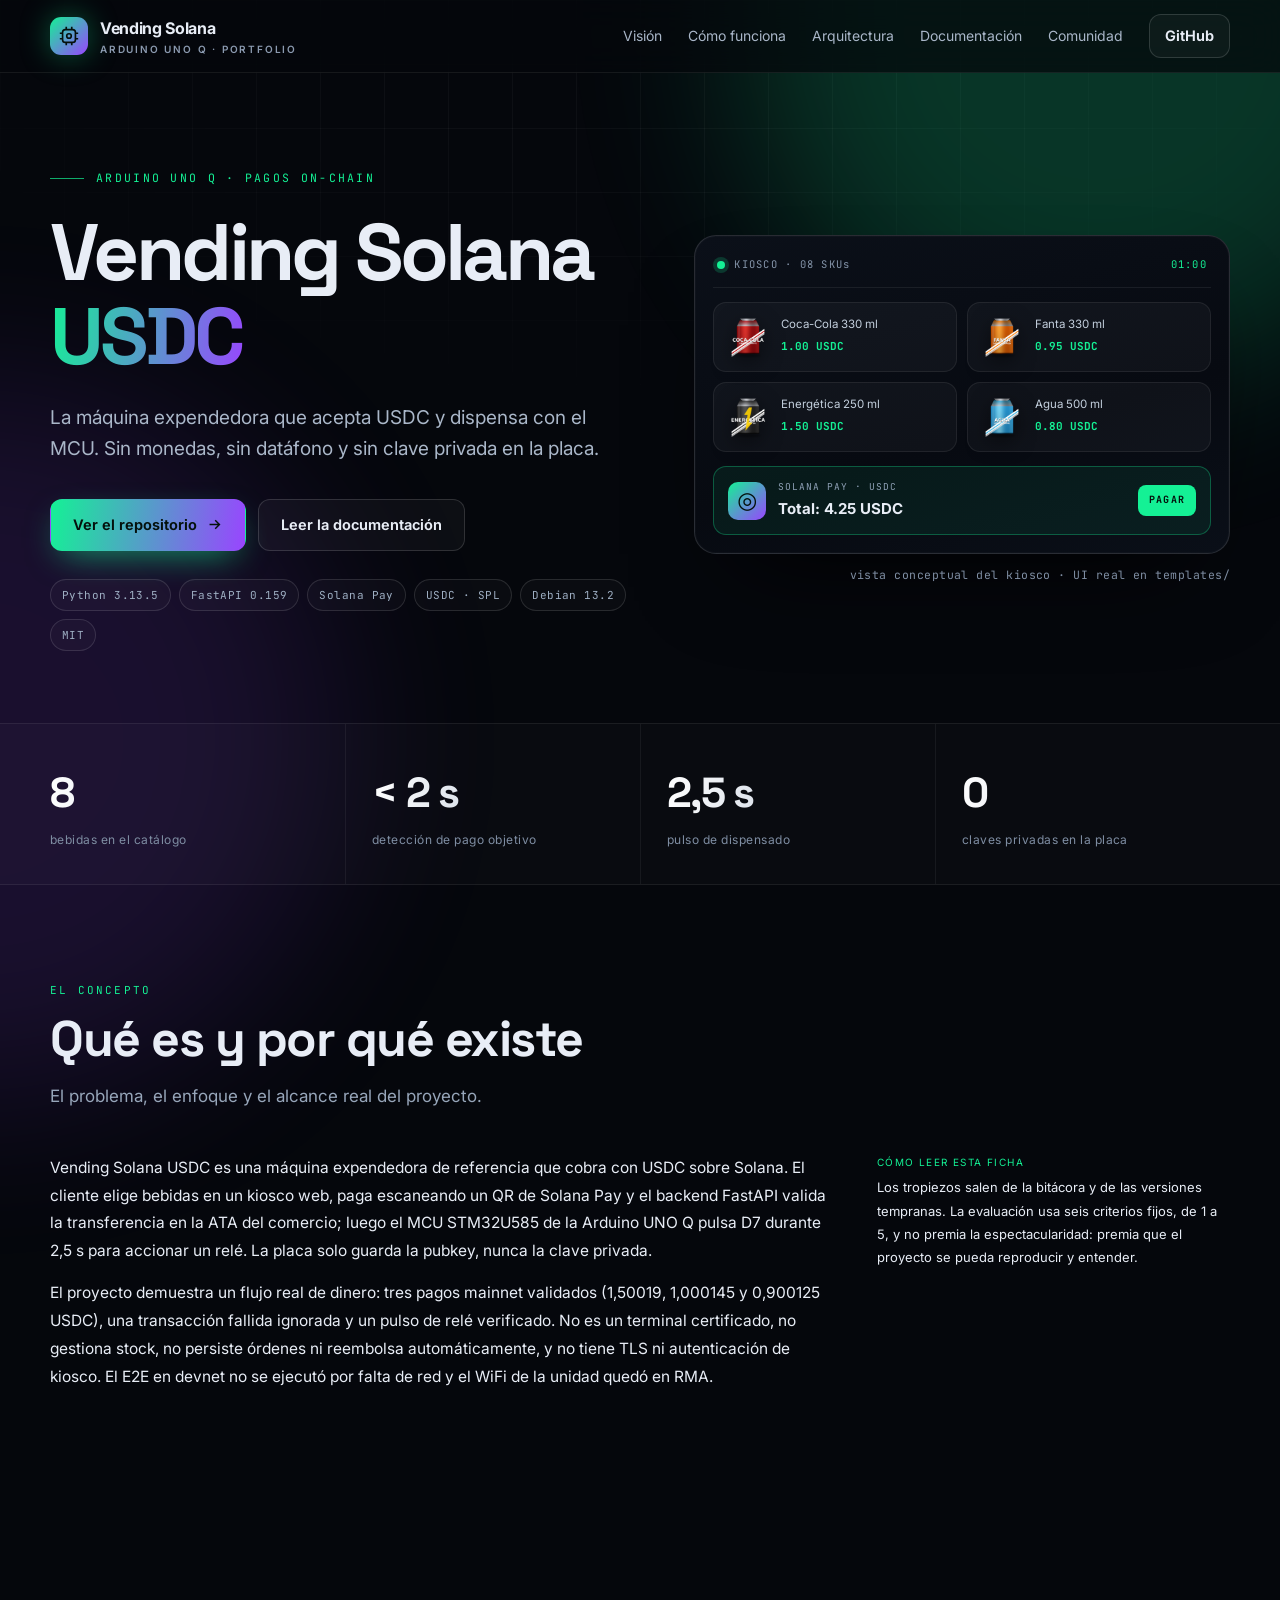
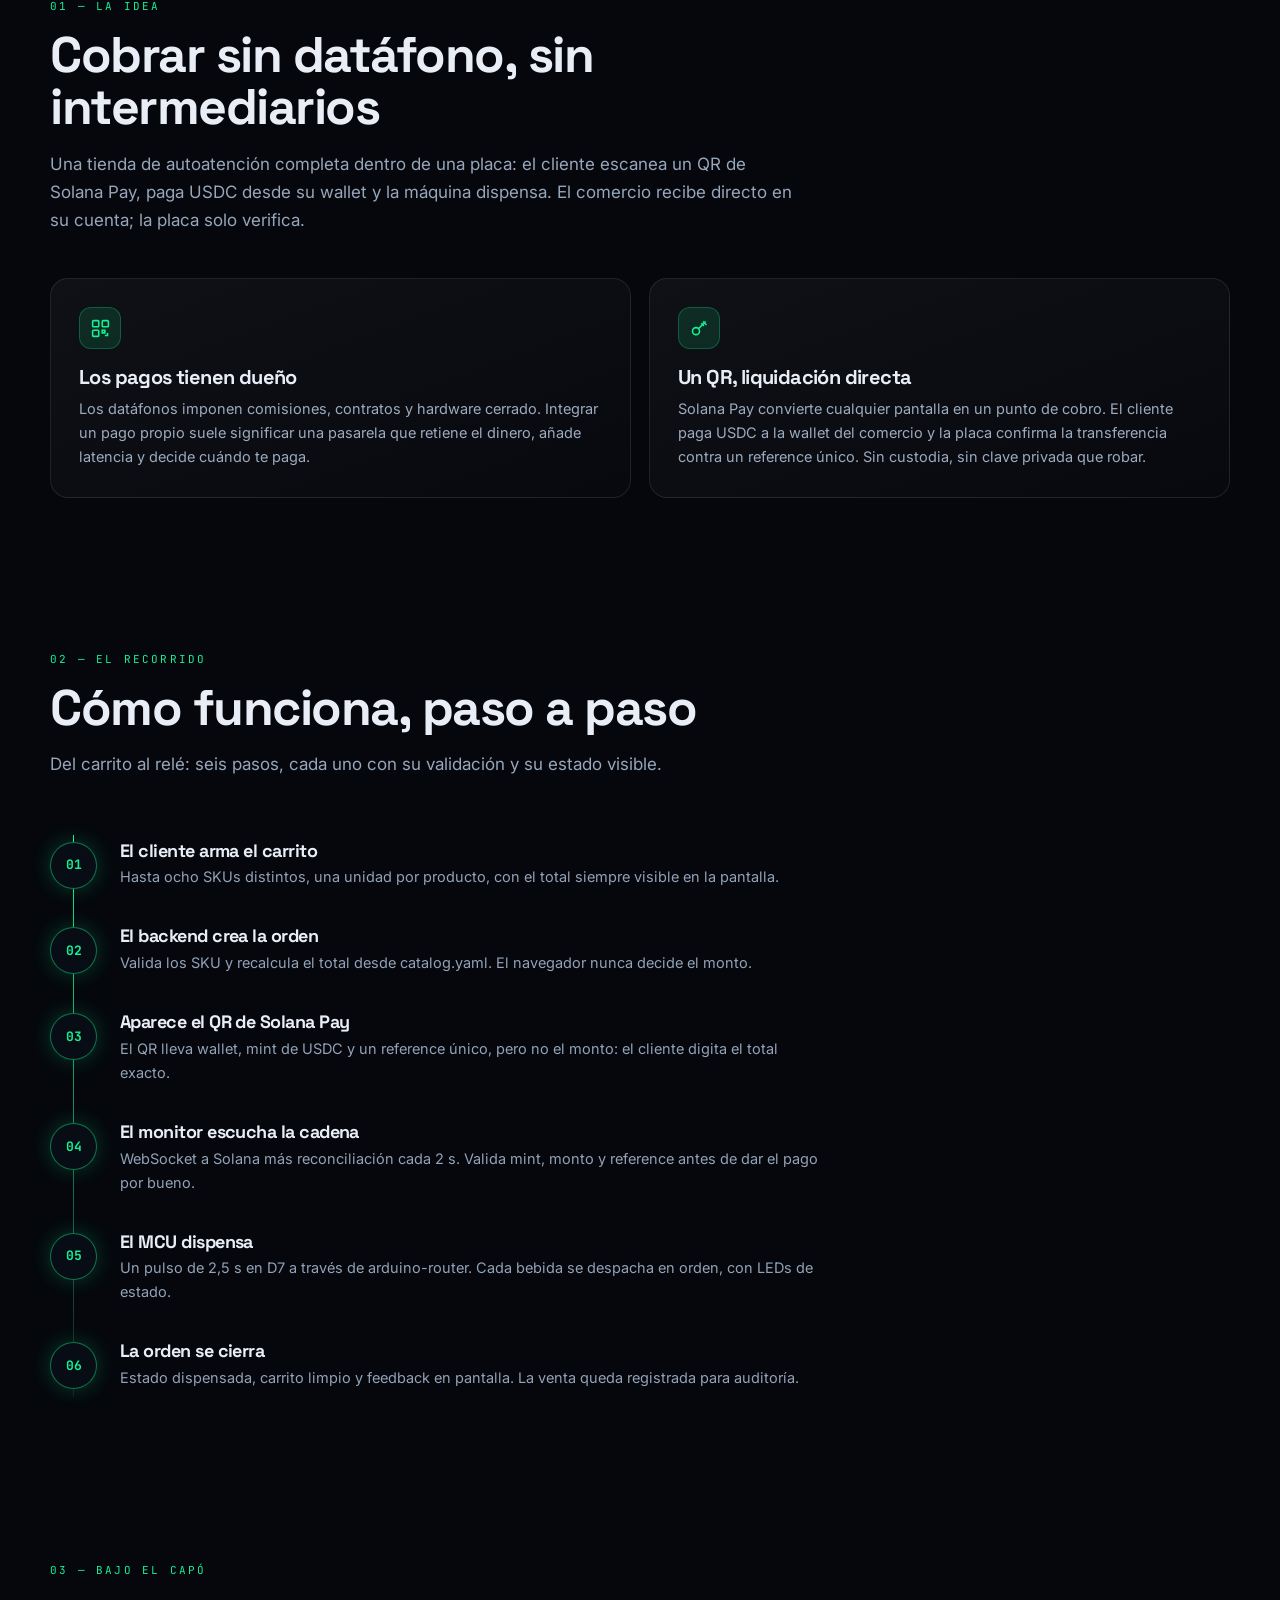
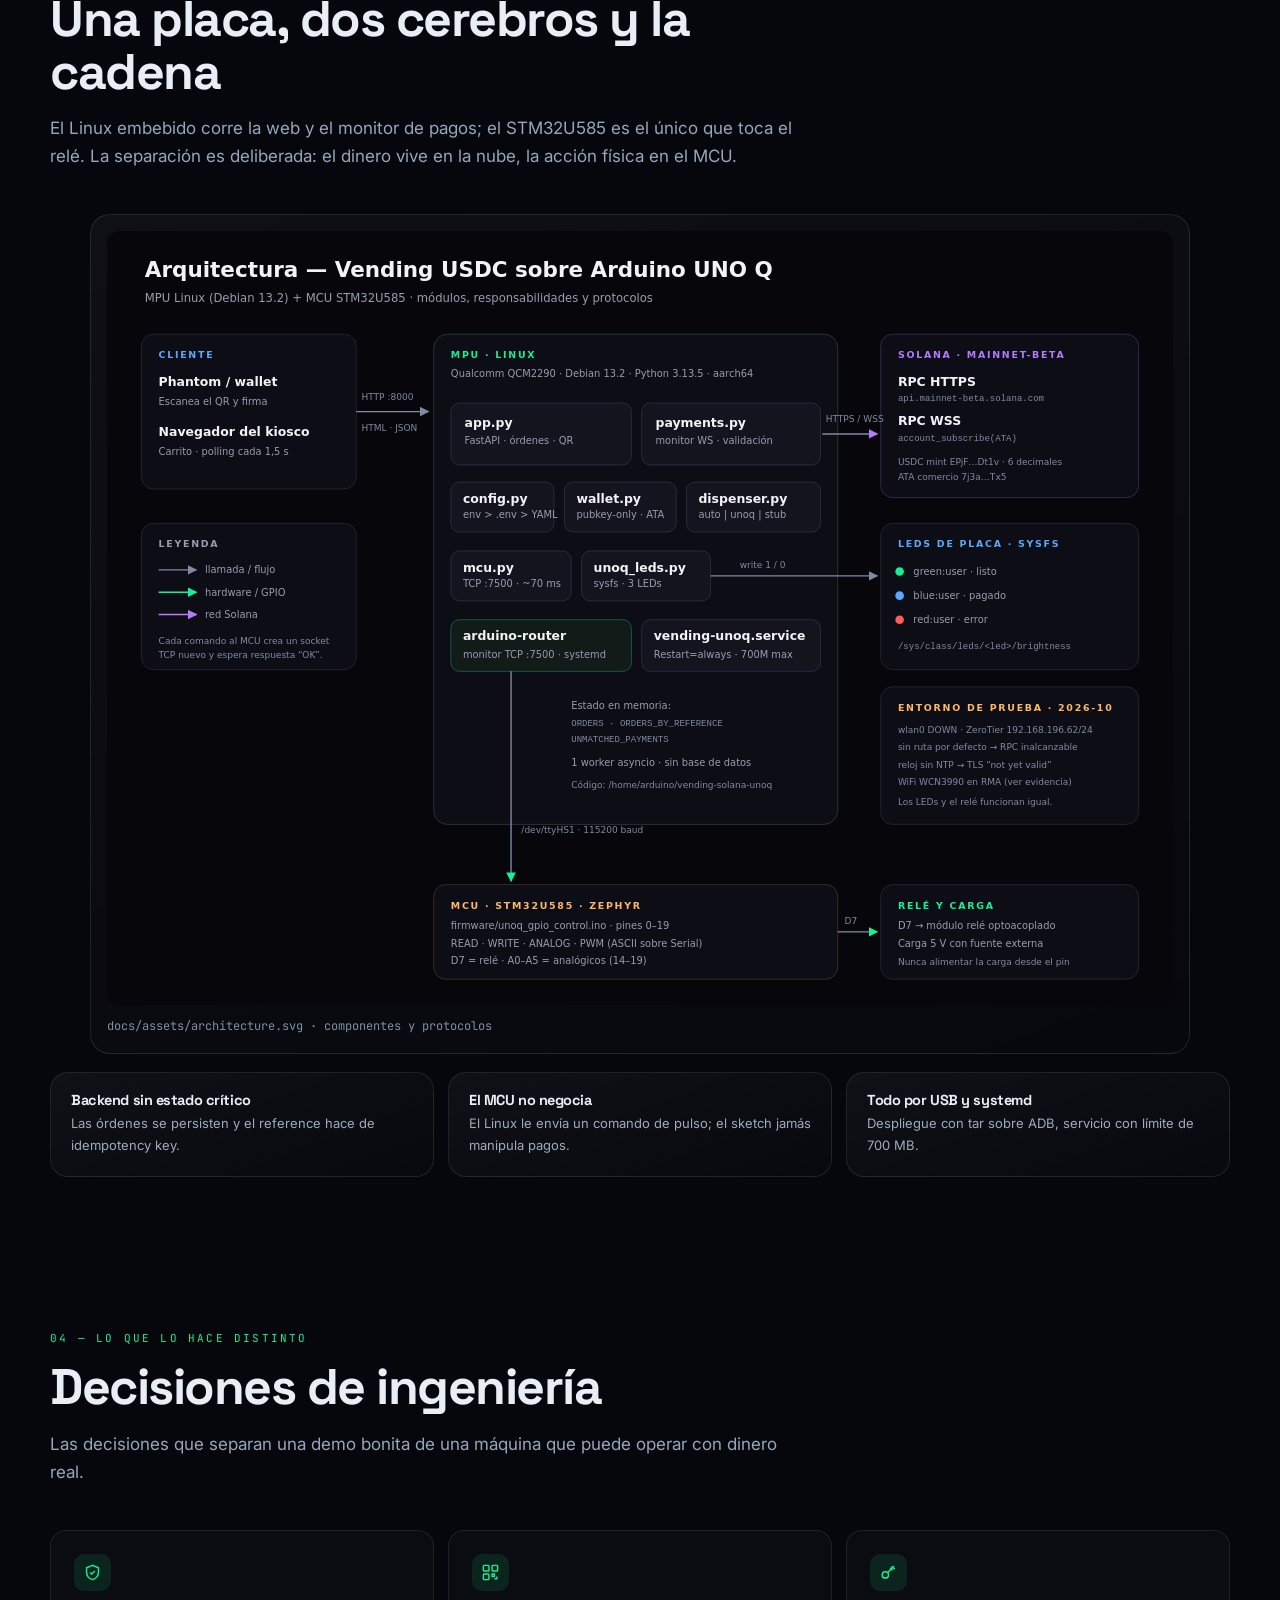
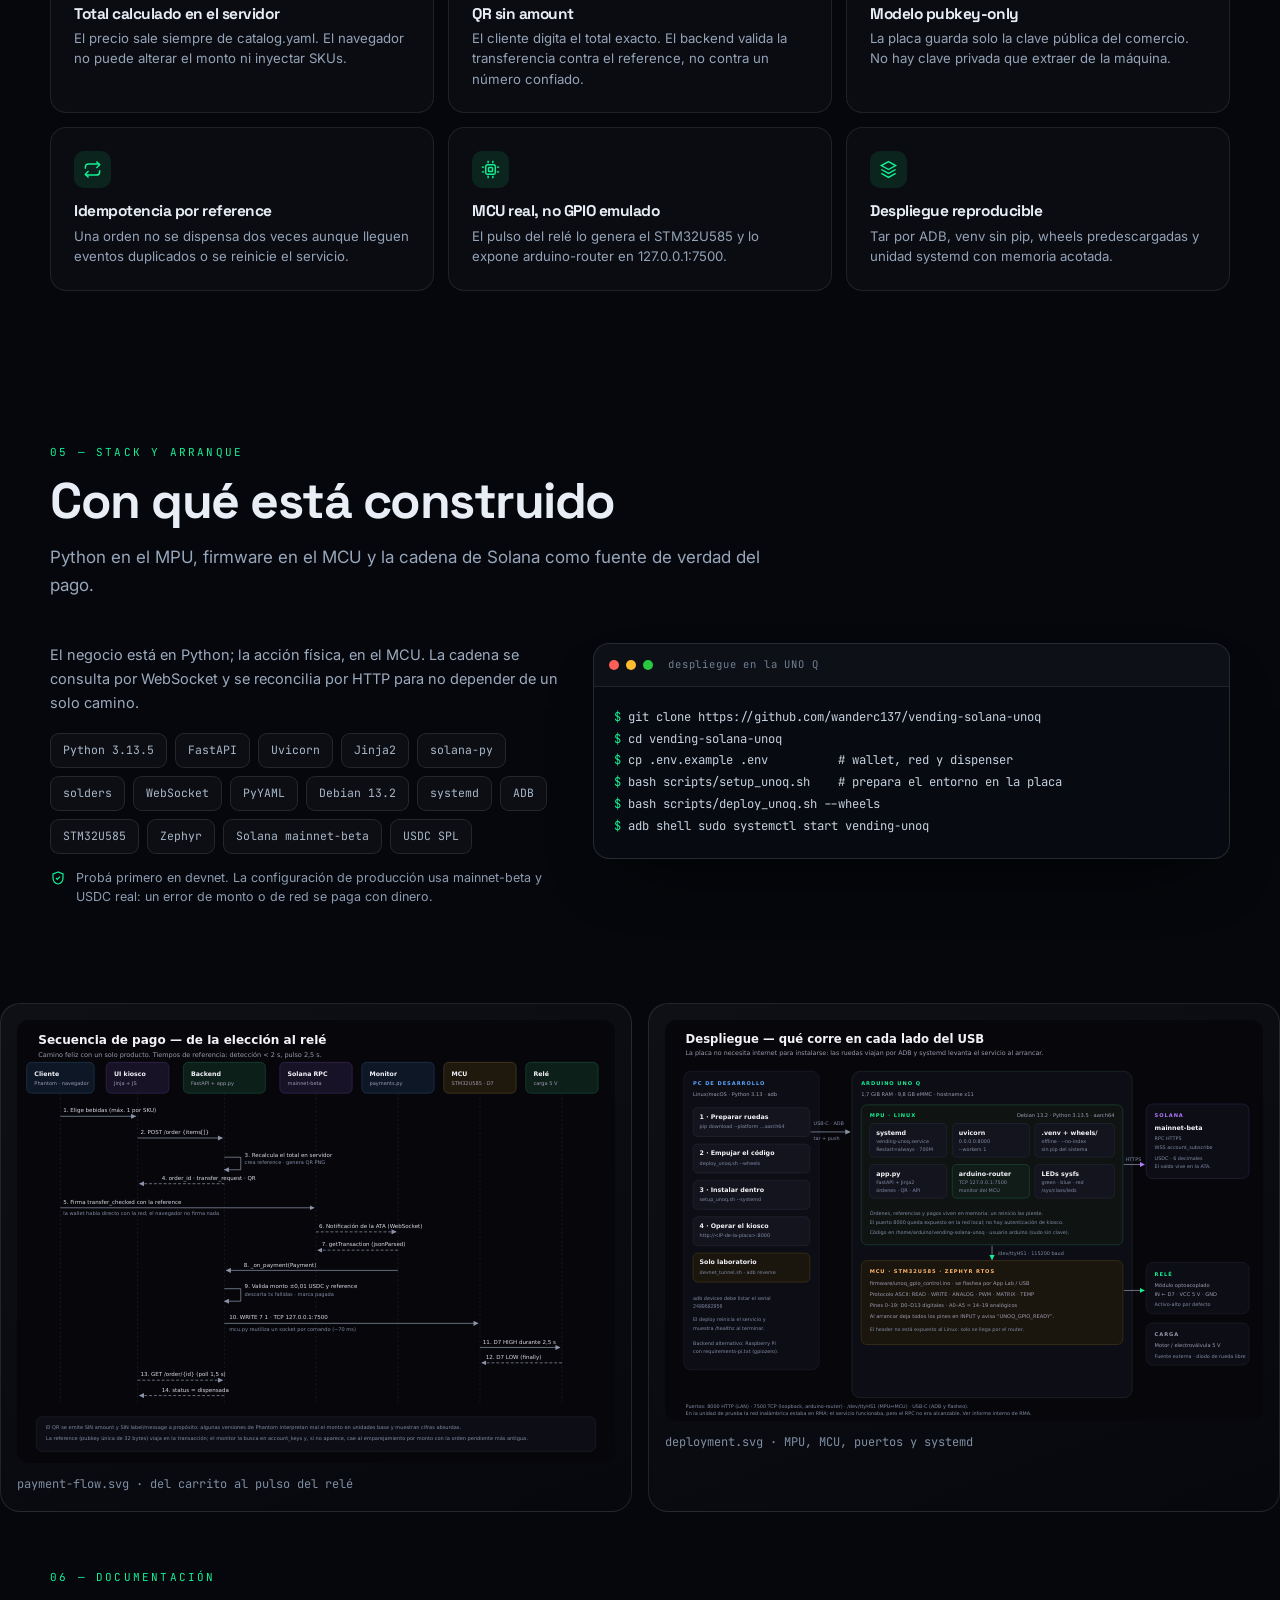
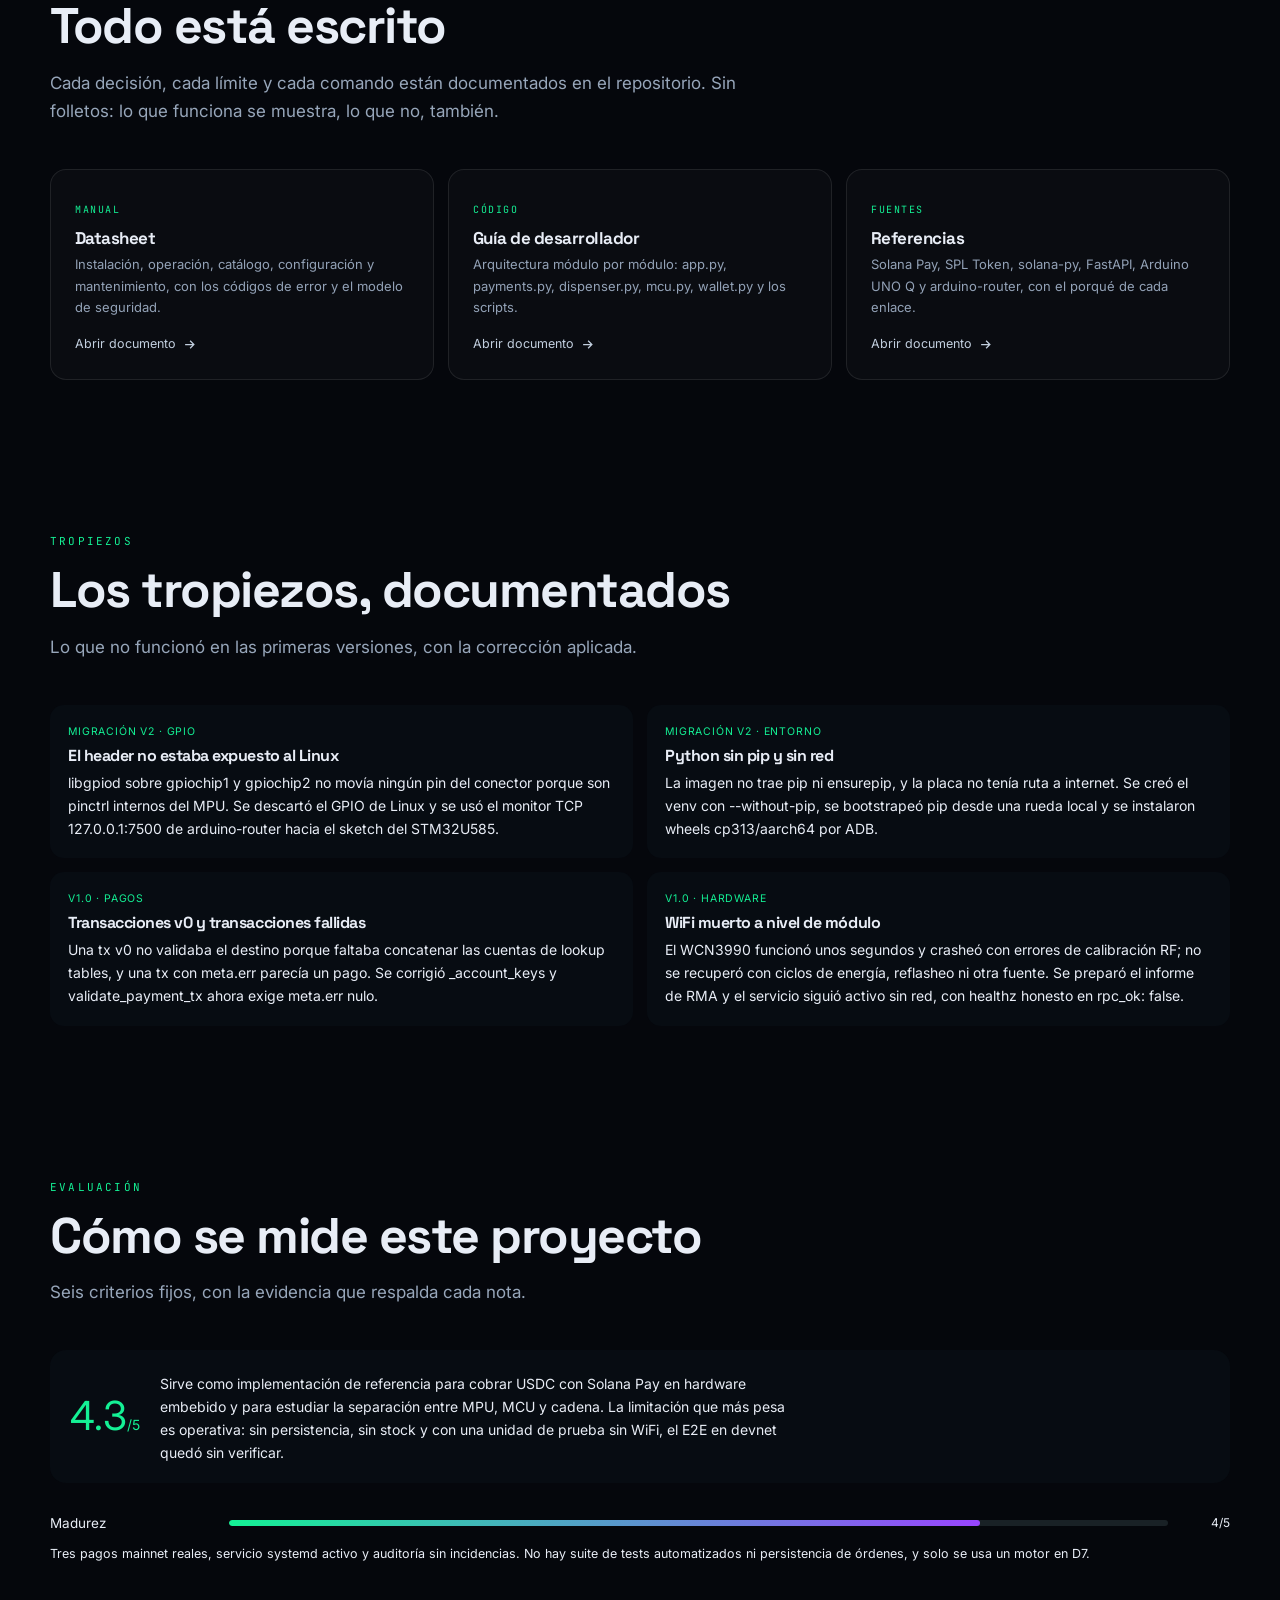
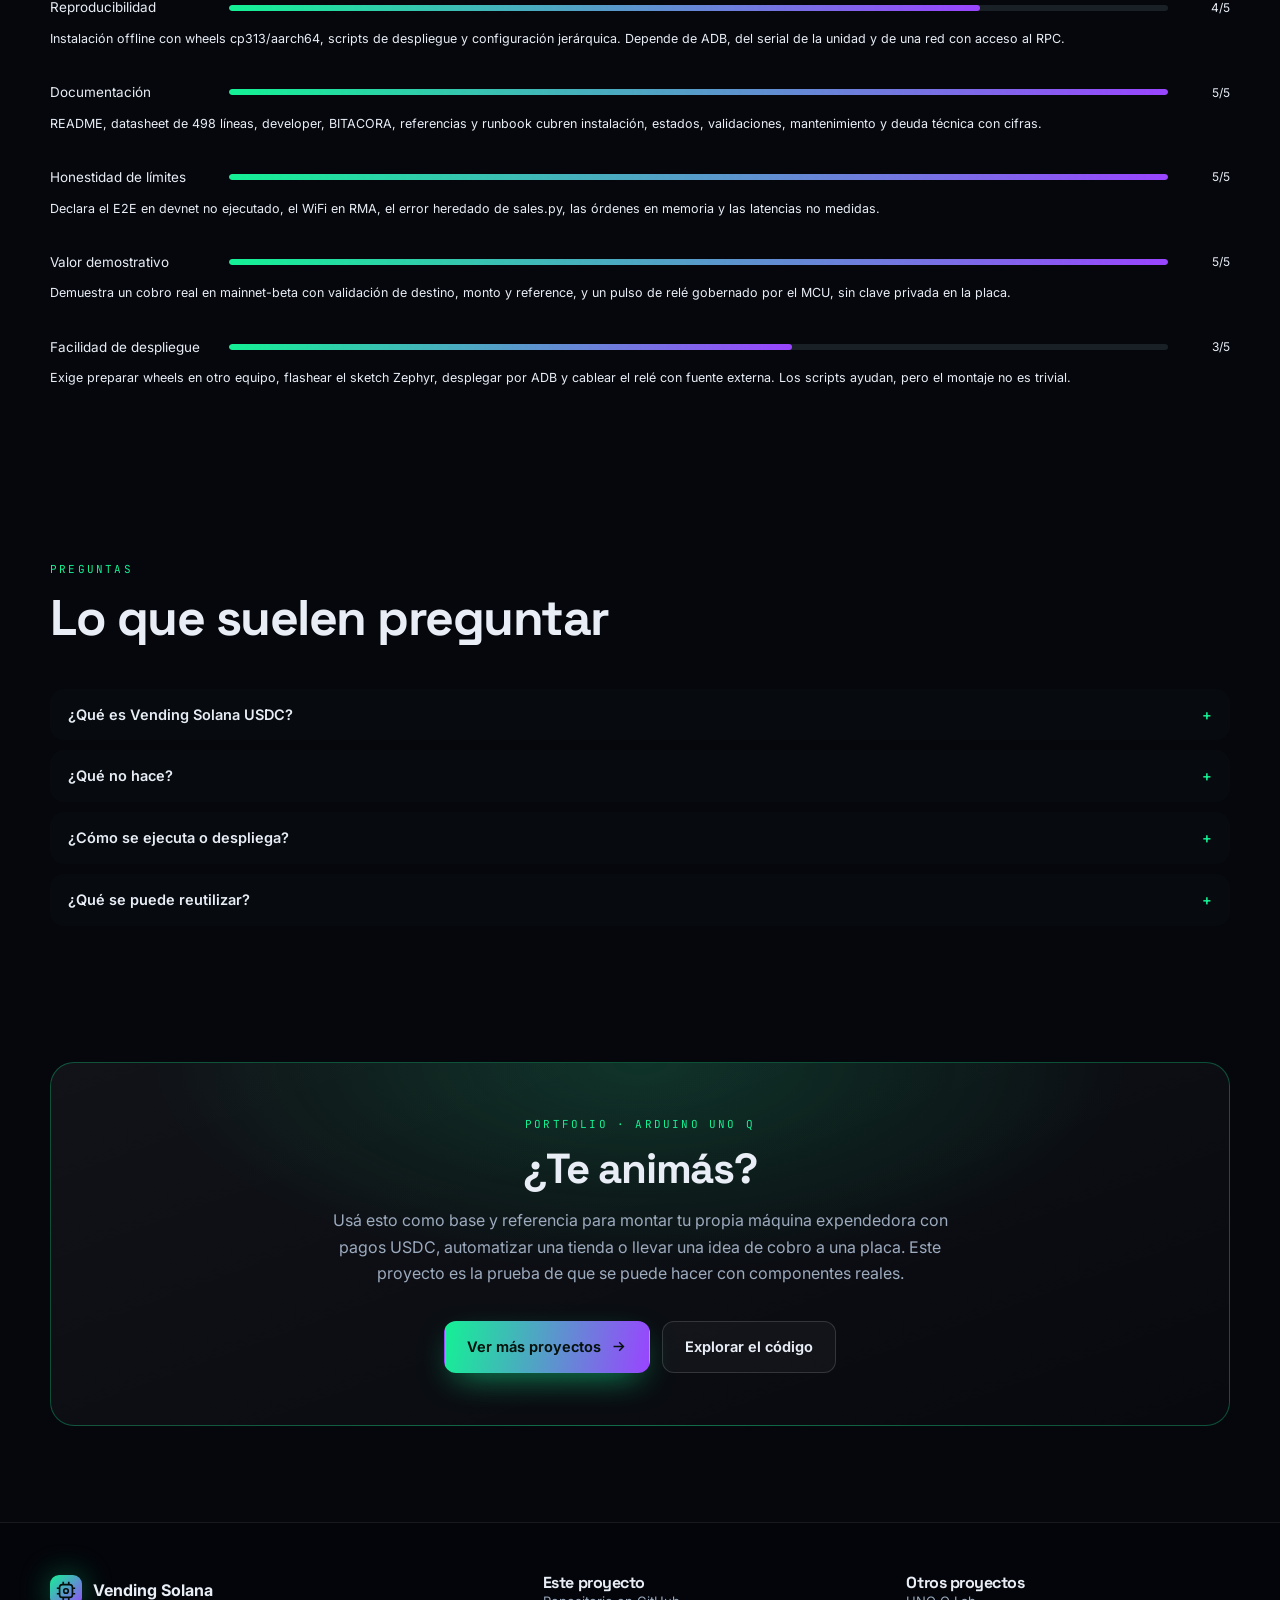
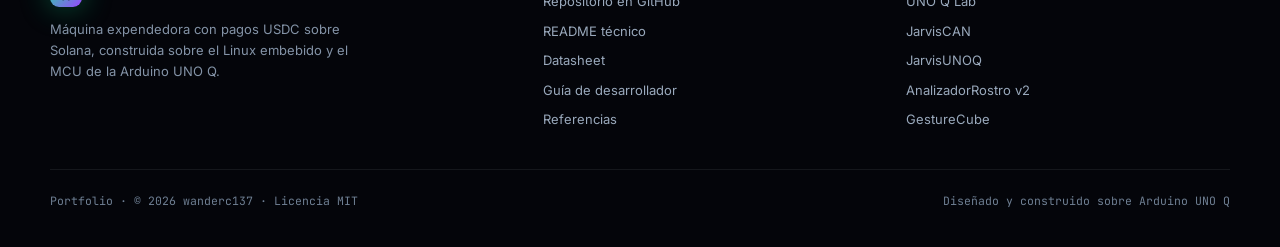
==== commit 609f16bb: "docs: README y landing con concepto, tropiezos, evaluación y FAQ" ====
--- a/docs/index.html
+++ b/docs/index.html
@@ -1,24 +1,25 @@
-<!doctype html>
+<!DOCTYPE html>
+
 <html lang="es">
 <head>
-<meta charset="utf-8">
-<meta name="viewport" content="width=device-width, initial-scale=1">
+<meta charset="utf-8"/>
+<meta content="width=device-width, initial-scale=1" name="viewport"/>
 <title>Vending Solana USDC · Arduino UNO Q</title>
-<meta name="description" content="Máquina expendedora con Solana Pay y USDC sobre Arduino UNO Q: FastAPI, monitor de pagos en tiempo real y dispensado por relé gobernado por el STM32U585.">
-<meta name="author" content="wanderc137">
-<meta property="og:type" content="website">
-<meta property="og:title" content="Vending Solana USDC · Arduino UNO Q">
-<meta property="og:description" content="Máquina expendedora con Solana Pay y USDC sobre Arduino UNO Q: FastAPI, monitor de pagos en tiempo real y dispensado por relé gobernado por el STM32U585.">
-<meta property="og:url" content="https://wanderc137.github.io/vending-solana-unoq/">
-<meta property="og:image" content="https://wanderc137.github.io/vending-solana-unoq/assets/og.png">
-<meta name="twitter:card" content="summary_large_image">
-<meta name="twitter:title" content="Vending Solana USDC · Arduino UNO Q">
-<meta name="twitter:description" content="Máquina expendedora con Solana Pay y USDC sobre Arduino UNO Q: FastAPI, monitor de pagos en tiempo real y dispensado por relé gobernado por el STM32U585.">
-<meta name="twitter:image" content="https://wanderc137.github.io/vending-solana-unoq/assets/og.png">
-<link rel="icon" href="data:image/svg+xml,<svg xmlns='http://www.w3.org/2000/svg' viewBox='0 0 100 100'><rect width='100' height='100' rx='22' fill='%2305070c'/><rect x='22' y='22' width='56' height='56' rx='12' fill='none' stroke='%2314F195' stroke-width='7'/><circle cx='50' cy='50' r='9' fill='%2314F195'/></svg>">
-<link rel="preconnect" href="https://fonts.googleapis.com">
-<link rel="preconnect" href="https://fonts.gstatic.com" crossorigin>
-<link href="https://fonts.googleapis.com/css2?family=Inter:wght@400;500;600;700&family=JetBrains+Mono:wght@400;500;600&family=Space+Grotesk:wght@500;600;700&display=swap" rel="stylesheet">
+<meta content="Máquina expendedora con Solana Pay y USDC sobre Arduino UNO Q: FastAPI, monitor de pagos en tiempo real y dispensado por relé gobernado por el STM32U585." name="description"/>
+<meta content="wanderc137" name="author"/>
+<meta content="website" property="og:type"/>
+<meta content="Vending Solana USDC · Arduino UNO Q" property="og:title"/>
+<meta content="Máquina expendedora con Solana Pay y USDC sobre Arduino UNO Q: FastAPI, monitor de pagos en tiempo real y dispensado por relé gobernado por el STM32U585." property="og:description"/>
+<meta content="https://wanderc137.github.io/vending-solana-unoq/" property="og:url"/>
+<meta content="https://wanderc137.github.io/vending-solana-unoq/assets/og.png" property="og:image"/>
+<meta content="summary_large_image" name="twitter:card"/>
+<meta content="Vending Solana USDC · Arduino UNO Q" name="twitter:title"/>
+<meta content="Máquina expendedora con Solana Pay y USDC sobre Arduino UNO Q: FastAPI, monitor de pagos en tiempo real y dispensado por relé gobernado por el STM32U585." name="twitter:description"/>
+<meta content="https://wanderc137.github.io/vending-solana-unoq/assets/og.png" name="twitter:image"/>
+<link href="data:image/svg+xml,&lt;svg xmlns='http://www.w3.org/2000/svg' viewBox='0 0 100 100'&gt;&lt;rect width='100' height='100' rx='22' fill='%2305070c'/&gt;&lt;rect x='22' y='22' width='56' height='56' rx='12' fill='none' stroke='%2314F195' stroke-width='7'/&gt;&lt;circle cx='50' cy='50' r='9' fill='%2314F195'/&gt;&lt;/svg&gt;" rel="icon"/>
+<link href="https://fonts.googleapis.com" rel="preconnect"/>
+<link crossorigin="" href="https://fonts.gstatic.com" rel="preconnect"/>
+<link href="https://fonts.googleapis.com/css2?family=Inter:wght@400;500;600;700&amp;family=JetBrains+Mono:wght@400;500;600&amp;family=Space+Grotesk:wght@500;600;700&amp;display=swap" rel="stylesheet"/>
 <style>
 *,*::before,*::after{box-sizing:border-box}
 html{scroll-behavior:smooth;scrollbar-color:#2a3448 #05070c;scrollbar-width:thin}
@@ -257,192 +258,210 @@
   .foot-grid{grid-template-columns:1fr}
   .section{padding:72px 0}
 }
-</style>
-<link rel="stylesheet" href="assets/community.css?v=3"></head>
+
+.fail-grid{display:grid;grid-template-columns:repeat(2,minmax(0,1fr));gap:14px;margin-top:6px}
+.fail{background:rgba(10,18,24,.55);border:1px solid var(--line);border-radius:14px;padding:18px}
+.fail .v{font-family:var(--mono);font-size:10.5px;letter-spacing:.08em;text-transform:uppercase;color:var(--accent)}
+.fail h3{font-size:16px;margin:8px 0 6px}
+.fail p{font-size:14px;margin:0;color:var(--muted)}
+.rating-head{display:flex;align-items:center;gap:20px;margin:6px 0 18px;padding:18px 20px;border:1px solid var(--line);border-radius:16px;background:rgba(10,18,24,.5)}
+.rating-avg{font-family:var(--mono);font-size:40px;line-height:1;color:var(--accent)}
+.rating-avg small{font-size:14px;color:var(--muted)}
+.rating-head p{margin:4px 0 0;font-size:14px;color:var(--muted);max-width:70ch}
+.rating{display:grid;gap:2px}
+.rating-row{display:grid;grid-template-columns:165px minmax(90px,1fr) 48px;gap:14px;align-items:center;padding:11px 0;border-bottom:1px solid var(--line)}
+.rating-row:last-child{border-bottom:0}
+.rating-name{font-size:13.5px;color:var(--text)}
+.rating-bar{height:6px;border-radius:99px;background:rgba(148,190,200,.14);overflow:hidden}
+.rating-bar span{display:block;height:100%;border-radius:99px;background:linear-gradient(90deg,var(--accent),var(--accent2))}
+.rating-score{font-family:var(--mono);font-size:12px;color:var(--muted);text-align:right}
+.rating-note{grid-column:1/-1;font-size:12.5px;color:var(--muted);margin:-4px 0 8px}
+.faq{display:grid;gap:10px;margin-top:4px}
+.faq details{border:1px solid var(--line);border-radius:14px;padding:14px 18px;background:rgba(10,18,24,.4)}
+.faq summary{cursor:pointer;font-weight:600;font-size:14.5px;list-style:none}
+.faq summary::-webkit-details-marker{display:none}
+.faq summary::after{content:"+";float:right;color:var(--accent);font-family:var(--mono)}
+.faq details[open] summary::after{content:"−"}
+.faq p{margin:10px 0 0;font-size:14px;color:var(--muted);line-height:1.7}
+.concept-grid{display:grid;grid-template-columns:1.35fr .65fr;gap:26px;align-items:start}
+.concept-grid p{font-size:15.5px;color:var(--muted);line-height:1.8;margin:0 0 14px}
+.concept-side{border-left:1px solid var(--line);padding-left:22px}
+.concept-side .k{font-family:var(--mono);font-size:10px;letter-spacing:.14em;text-transform:uppercase;color:var(--accent)}
+.concept-side p{font-size:13px;margin:6px 0 16px}
+@media(max-width:760px){.concept-grid,.fail-grid{grid-template-columns:1fr}.concept-side{border-left:0;padding-left:0}}
+
+</style><link href="assets/community.css?v=5" rel="stylesheet"/></head>
 <body style="--accent:#14F195;--accent2:#9945FF">
 <div class="grid-overlay"></div>
 <div class="glow one"></div>
 <div class="glow two"></div>
-
 <header class="nav">
-  <div class="wrap nav-inner">
-    <a class="brand" href="#top">
-      <span class="brand-mark"><svg viewBox="0 0 24 24"><rect x="5" y="5" width="14" height="14" rx="3"/><path d="M9 2v3M15 2v3M9 19v3M15 19v3M2 9h3M2 15h3M19 9h3M19 15h3"/><circle cx="12" cy="12" r="2.5"/></svg></span>
-      <span>Vending Solana<small>Arduino UNO Q · Portfolio</small></span>
-    </a>
-    <nav class="nav-links" aria-label="Navegación">
-      <a href="#problema">Visión</a>
-      <a href="#como">Cómo funciona</a>
-      <a href="#arquitectura">Arquitectura</a>
-      <a href="#docs">Documentación</a>
-      <a href="#comunidad">Comunidad</a>
-      <a class="btn btn-ghost" style="padding:9px 15px" href="https://github.com/wanderc137/vending-solana-unoq" target="_blank" rel="noopener">GitHub</a>
-    </nav>
-  </div>
+<div class="wrap nav-inner">
+<a class="brand" href="#top">
+<span class="brand-mark"><svg viewbox="0 0 24 24"><rect height="14" rx="3" width="14" x="5" y="5"></rect><path d="M9 2v3M15 2v3M9 19v3M15 19v3M2 9h3M2 15h3M19 9h3M19 15h3"></path><circle cx="12" cy="12" r="2.5"></circle></svg></span>
+<span>Vending Solana<small>Arduino UNO Q · Portfolio</small></span>
+</a>
+<nav aria-label="Navegación" class="nav-links">
+<a href="#problema">Visión</a>
+<a href="#como">Cómo funciona</a>
+<a href="#arquitectura">Arquitectura</a>
+<a href="#docs">Documentación</a>
+<a href="#comunidad">Comunidad</a>
+<a class="btn btn-ghost" href="https://github.com/wanderc137/vending-solana-unoq" rel="noopener" style="padding:9px 15px" target="_blank">GitHub</a>
+</nav>
+</div>
 </header>
-
 <main id="top">
 <section class="hero">
-  <div class="wrap hero-grid">
-    <div class="hero-copy">
-      <div class="eyebrow">ARDUINO UNO Q · PAGOS ON-CHAIN</div>
-      <h1>Vending Solana <span class='grad'>USDC</span></h1>
-      <p class="lead">La máquina expendedora que acepta USDC y dispensa con el MCU. Sin monedas, sin datáfono y sin clave privada en la placa.</p>
-      <div class="hero-actions">
-        <a class="btn btn-primary" href="https://github.com/wanderc137/vending-solana-unoq" target="_blank" rel="noopener">Ver el repositorio <svg viewBox="0 0 24 24"><path d="M5 12h14M13 6l6 6-6 6"/></svg></a>
-        <a class="btn btn-ghost" href="https://github.com/wanderc137/vending-solana-unoq#readme" target="_blank" rel="noopener">Leer la documentación</a>
-      </div>
-      <div class="hero-badges"><span class="badge">Python 3.13.5</span><span class="badge">FastAPI 0.159</span><span class="badge">Solana Pay</span><span class="badge">USDC · SPL</span><span class="badge">Debian 13.2</span><span class="badge">MIT</span></div>
-    </div>
-    <div class="hero-visual">
-        <div class="kiosk" aria-label="Vista conceptual del kiosco de autoatención">
-          <div class="kiosk-head"><span class="live-dot"></span> KIOSCO · 08 SKUs <span class="timer">01:00</span></div>
-          <div class="kiosk-grid">
-            <div class="prod"><img src="assets/products/coca-cola.png" alt=""><div><span>Coca-Cola 330 ml</span><b>1.00 USDC</b></div></div>
-            <div class="prod"><img src="assets/products/fanta.png" alt=""><div><span>Fanta 330 ml</span><b>0.95 USDC</b></div></div>
-            <div class="prod"><img src="assets/products/energetica.png" alt=""><div><span>Energética 250 ml</span><b>1.50 USDC</b></div></div>
-            <div class="prod"><img src="assets/products/agua-sin-gas.png" alt=""><div><span>Agua 500 ml</span><b>0.80 USDC</b></div></div>
-          </div>
-          <div class="kiosk-pay"><div class="sol">◎</div><div><small>SOLANA PAY · USDC</small><strong>Total: 4.25 USDC</strong></div><span class="pill">PAGAR</span></div>
-        </div>
-        <div class="visual-caption">vista conceptual del kiosco · UI real en templates/</div>
-        </div>
-  </div>
-</section>
-
-<section class="stats"><div class="wrap stats-grid"><div class="stat"><div class="stat-value">8</div><div class="stat-label">bebidas en el catálogo</div></div><div class="stat"><div class="stat-value">< 2 s</div><div class="stat-label">detección de pago objetivo</div></div><div class="stat"><div class="stat-value">2,5 s</div><div class="stat-label">pulso de dispensado</div></div><div class="stat"><div class="stat-value">0</div><div class="stat-label">claves privadas en la placa</div></div></div></section>
-
+<div class="wrap hero-grid">
+<div class="hero-copy">
+<div class="eyebrow">ARDUINO UNO Q · PAGOS ON-CHAIN</div>
+<h1>Vending Solana <span class="grad">USDC</span></h1>
+<p class="lead">La máquina expendedora que acepta USDC y dispensa con el MCU. Sin monedas, sin datáfono y sin clave privada en la placa.</p>
+<div class="hero-actions">
+<a class="btn btn-primary" href="https://github.com/wanderc137/vending-solana-unoq" rel="noopener" target="_blank">Ver el repositorio <svg viewbox="0 0 24 24"><path d="M5 12h14M13 6l6 6-6 6"></path></svg></a>
+<a class="btn btn-ghost" href="https://github.com/wanderc137/vending-solana-unoq#readme" rel="noopener" target="_blank">Leer la documentación</a>
+</div>
+<div class="hero-badges"><span class="badge">Python 3.13.5</span><span class="badge">FastAPI 0.159</span><span class="badge">Solana Pay</span><span class="badge">USDC · SPL</span><span class="badge">Debian 13.2</span><span class="badge">MIT</span></div>
+</div>
+<div class="hero-visual">
+<div aria-label="Vista conceptual del kiosco de autoatención" class="kiosk">
+<div class="kiosk-head"><span class="live-dot"></span> KIOSCO · 08 SKUs <span class="timer">01:00</span></div>
+<div class="kiosk-grid">
+<div class="prod"><img alt="" src="assets/products/coca-cola.png"/><div><span>Coca-Cola 330 ml</span><b>1.00 USDC</b></div></div>
+<div class="prod"><img alt="" src="assets/products/fanta.png"/><div><span>Fanta 330 ml</span><b>0.95 USDC</b></div></div>
+<div class="prod"><img alt="" src="assets/products/energetica.png"/><div><span>Energética 250 ml</span><b>1.50 USDC</b></div></div>
+<div class="prod"><img alt="" src="assets/products/agua-sin-gas.png"/><div><span>Agua 500 ml</span><b>0.80 USDC</b></div></div>
+</div>
+<div class="kiosk-pay"><div class="sol">◎</div><div><small>SOLANA PAY · USDC</small><strong>Total: 4.25 USDC</strong></div><span class="pill">PAGAR</span></div>
+</div>
+<div class="visual-caption">vista conceptual del kiosco · UI real en templates/</div>
+</div>
+</div>
+</section>
+<section class="stats"><div class="wrap stats-grid"><div class="stat"><div class="stat-value">8</div><div class="stat-label">bebidas en el catálogo</div></div><div class="stat"><div class="stat-value">&lt; 2 s</div><div class="stat-label">detección de pago objetivo</div></div><div class="stat"><div class="stat-value">2,5 s</div><div class="stat-label">pulso de dispensado</div></div><div class="stat"><div class="stat-value">0</div><div class="stat-label">claves privadas en la placa</div></div></div></section><section class="section" id="concepto"><div class="wrap"><div class="section-head"><div class="kicker">El concepto</div><h2>Qué es y por qué existe</h2><p class="section-sub">El problema, el enfoque y el alcance real del proyecto.</p></div><div class="concept-grid"><div><p>Vending Solana USDC es una máquina expendedora de referencia que cobra con USDC sobre Solana. El cliente elige bebidas en un kiosco web, paga escaneando un QR de Solana Pay y el backend FastAPI valida la transferencia en la ATA del comercio; luego el MCU STM32U585 de la Arduino UNO Q pulsa D7 durante 2,5 s para accionar un relé. La placa solo guarda la pubkey, nunca la clave privada.</p><p>El proyecto demuestra un flujo real de dinero: tres pagos mainnet validados (1,50019, 1,000145 y 0,900125 USDC), una transacción fallida ignorada y un pulso de relé verificado. No es un terminal certificado, no gestiona stock, no persiste órdenes ni reembolsa automáticamente, y no tiene TLS ni autenticación de kiosco. El E2E en devnet no se ejecutó por falta de red y el WiFi de la unidad quedó en RMA.</p></div><div class="concept-side"><div class="k">Cómo leer esta ficha</div><p>Los tropiezos salen de la bitácora y de las versiones tempranas. La evaluación usa seis criterios fijos, de 1 a 5, y no premia la espectacularidad: premia que el proyecto se pueda reproducir y entender.</p></div></div></div></section>
 <section class="section" id="problema">
-  <div class="wrap">
-    <div class="section-head reveal">
-      <div class="kicker">01 — La idea</div>
-      <h2>Cobrar sin datáfono, sin intermediarios</h2>
-      <p class="section-sub">Una tienda de autoatención completa dentro de una placa: el cliente escanea un QR de Solana Pay, paga USDC desde su wallet y la máquina dispensa. El comercio recibe directo en su cuenta; la placa solo verifica.</p>
-    </div>
-    <div class="split">
-      <div class="card reveal"><div class="icon"><svg viewBox="0 0 24 24" aria-hidden="true"><rect x="3" y="3" width="7" height="7" rx="1"/><rect x="14" y="3" width="7" height="7" rx="1"/><rect x="3" y="14" width="7" height="7" rx="1"/><path d="M14 14h3v3h-3zM20 14v.01M14 20v.01M17 20v.01M20 17v3h-3"/></svg></div><h3>Los pagos tienen dueño</h3><p>Los datáfonos imponen comisiones, contratos y hardware cerrado. Integrar un pago propio suele significar una pasarela que retiene el dinero, añade latencia y decide cuándo te paga.</p></div>
-      <div class="card reveal"><div class="icon"><svg viewBox="0 0 24 24" aria-hidden="true"><circle cx="8" cy="15" r="4"/><path d="m11 12 8-8M16 4l4 4M14 6l3 3"/></svg></div><h3>Un QR, liquidación directa</h3><p>Solana Pay convierte cualquier pantalla en un punto de cobro. El cliente paga USDC a la wallet del comercio y la placa confirma la transferencia contra un reference único. Sin custodia, sin clave privada que robar.</p></div>
-    </div>
-  </div>
-</section>
-
+<div class="wrap">
+<div class="section-head reveal">
+<div class="kicker">01 — La idea</div>
+<h2>Cobrar sin datáfono, sin intermediarios</h2>
+<p class="section-sub">Una tienda de autoatención completa dentro de una placa: el cliente escanea un QR de Solana Pay, paga USDC desde su wallet y la máquina dispensa. El comercio recibe directo en su cuenta; la placa solo verifica.</p>
+</div>
+<div class="split">
+<div class="card reveal"><div class="icon"><svg aria-hidden="true" viewbox="0 0 24 24"><rect height="7" rx="1" width="7" x="3" y="3"></rect><rect height="7" rx="1" width="7" x="14" y="3"></rect><rect height="7" rx="1" width="7" x="3" y="14"></rect><path d="M14 14h3v3h-3zM20 14v.01M14 20v.01M17 20v.01M20 17v3h-3"></path></svg></div><h3>Los pagos tienen dueño</h3><p>Los datáfonos imponen comisiones, contratos y hardware cerrado. Integrar un pago propio suele significar una pasarela que retiene el dinero, añade latencia y decide cuándo te paga.</p></div>
+<div class="card reveal"><div class="icon"><svg aria-hidden="true" viewbox="0 0 24 24"><circle cx="8" cy="15" r="4"></circle><path d="m11 12 8-8M16 4l4 4M14 6l3 3"></path></svg></div><h3>Un QR, liquidación directa</h3><p>Solana Pay convierte cualquier pantalla en un punto de cobro. El cliente paga USDC a la wallet del comercio y la placa confirma la transferencia contra un reference único. Sin custodia, sin clave privada que robar.</p></div>
+</div>
+</div>
+</section>
 <section class="section tight" id="como">
-  <div class="wrap">
-    <div class="section-head reveal">
-      <div class="kicker">02 — El recorrido</div>
-      <h2>Cómo funciona, paso a paso</h2>
-      <p class="section-sub">Del carrito al relé: seis pasos, cada uno con su validación y su estado visible.</p>
-    </div>
-    <div class="timeline reveal"><div class="step"><div class="step-num">01</div><div class="step-body"><h3>El cliente arma el carrito</h3><p>Hasta ocho SKUs distintos, una unidad por producto, con el total siempre visible en la pantalla.</p></div></div><div class="step"><div class="step-num">02</div><div class="step-body"><h3>El backend crea la orden</h3><p>Valida los SKU y recalcula el total desde catalog.yaml. El navegador nunca decide el monto.</p></div></div><div class="step"><div class="step-num">03</div><div class="step-body"><h3>Aparece el QR de Solana Pay</h3><p>El QR lleva wallet, mint de USDC y un reference único, pero no el monto: el cliente digita el total exacto.</p></div></div><div class="step"><div class="step-num">04</div><div class="step-body"><h3>El monitor escucha la cadena</h3><p>WebSocket a Solana más reconciliación cada 2 s. Valida mint, monto y reference antes de dar el pago por bueno.</p></div></div><div class="step"><div class="step-num">05</div><div class="step-body"><h3>El MCU dispensa</h3><p>Un pulso de 2,5 s en D7 a través de arduino-router. Cada bebida se despacha en orden, con LEDs de estado.</p></div></div><div class="step"><div class="step-num">06</div><div class="step-body"><h3>La orden se cierra</h3><p>Estado dispensada, carrito limpio y feedback en pantalla. La venta queda registrada para auditoría.</p></div></div></div>
-  </div>
-</section>
-
+<div class="wrap">
+<div class="section-head reveal">
+<div class="kicker">02 — El recorrido</div>
+<h2>Cómo funciona, paso a paso</h2>
+<p class="section-sub">Del carrito al relé: seis pasos, cada uno con su validación y su estado visible.</p>
+</div>
+<div class="timeline reveal"><div class="step"><div class="step-num">01</div><div class="step-body"><h3>El cliente arma el carrito</h3><p>Hasta ocho SKUs distintos, una unidad por producto, con el total siempre visible en la pantalla.</p></div></div><div class="step"><div class="step-num">02</div><div class="step-body"><h3>El backend crea la orden</h3><p>Valida los SKU y recalcula el total desde catalog.yaml. El navegador nunca decide el monto.</p></div></div><div class="step"><div class="step-num">03</div><div class="step-body"><h3>Aparece el QR de Solana Pay</h3><p>El QR lleva wallet, mint de USDC y un reference único, pero no el monto: el cliente digita el total exacto.</p></div></div><div class="step"><div class="step-num">04</div><div class="step-body"><h3>El monitor escucha la cadena</h3><p>WebSocket a Solana más reconciliación cada 2 s. Valida mint, monto y reference antes de dar el pago por bueno.</p></div></div><div class="step"><div class="step-num">05</div><div class="step-body"><h3>El MCU dispensa</h3><p>Un pulso de 2,5 s en D7 a través de arduino-router. Cada bebida se despacha en orden, con LEDs de estado.</p></div></div><div class="step"><div class="step-num">06</div><div class="step-body"><h3>La orden se cierra</h3><p>Estado dispensada, carrito limpio y feedback en pantalla. La venta queda registrada para auditoría.</p></div></div></div>
+</div>
+</section>
 <section class="section tight" id="arquitectura">
-  <div class="wrap">
-    <div class="section-head reveal">
-      <div class="kicker">03 — Bajo el capó</div>
-      <h2>Una placa, dos cerebros y la cadena</h2>
-      <p class="section-sub">El Linux embebido corre la web y el monitor de pagos; el STM32U585 es el único que toca el relé. La separación es deliberada: el dinero vive en la nube, la acción física en el MCU.</p>
-    </div>
-    <figure class="figure reveal"><img src="assets/architecture.svg" alt="Arquitectura del vending: navegador, FastAPI, Solana RPC, monitor y MCU" loading="lazy"><figcaption>docs/assets/architecture.svg · componentes y protocolos</figcaption></figure>
-    <div class="arch-points reveal"><div class="card"><h4>Backend sin estado crítico</h4><p>Las órdenes se persisten y el reference hace de idempotency key.</p></div><div class="card"><h4>El MCU no negocia</h4><p>El Linux le envía un comando de pulso; el sketch jamás manipula pagos.</p></div><div class="card"><h4>Todo por USB y systemd</h4><p>Despliegue con tar sobre ADB, servicio con límite de 700 MB.</p></div></div>
-  </div>
-</section>
-
+<div class="wrap">
+<div class="section-head reveal">
+<div class="kicker">03 — Bajo el capó</div>
+<h2>Una placa, dos cerebros y la cadena</h2>
+<p class="section-sub">El Linux embebido corre la web y el monitor de pagos; el STM32U585 es el único que toca el relé. La separación es deliberada: el dinero vive en la nube, la acción física en el MCU.</p>
+</div>
+<figure class="figure reveal"><img alt="Arquitectura del vending: navegador, FastAPI, Solana RPC, monitor y MCU" loading="lazy" src="assets/architecture.svg"/><figcaption>docs/assets/architecture.svg · componentes y protocolos</figcaption></figure>
+<div class="arch-points reveal"><div class="card"><h4>Backend sin estado crítico</h4><p>Las órdenes se persisten y el reference hace de idempotency key.</p></div><div class="card"><h4>El MCU no negocia</h4><p>El Linux le envía un comando de pulso; el sketch jamás manipula pagos.</p></div><div class="card"><h4>Todo por USB y systemd</h4><p>Despliegue con tar sobre ADB, servicio con límite de 700 MB.</p></div></div>
+</div>
+</section>
 <section class="section tight">
-  <div class="wrap">
-    <div class="section-head reveal">
-      <div class="kicker">04 — Lo que lo hace distinto</div>
-      <h2>Decisiones de ingeniería</h2>
-      <p class="section-sub">Las decisiones que separan una demo bonita de una máquina que puede operar con dinero real.</p>
-    </div>
-    <div class="features reveal"><div class="feature"><div class="icon"><svg viewBox="0 0 24 24" aria-hidden="true"><path d="M12 3 4.5 6v5.5c0 4.6 3.2 8.4 7.5 9.5 4.3-1.1 7.5-4.9 7.5-9.5V6L12 3Z"/><path d="m9 12 2 2 4-4"/></svg></div><h3>Total calculado en el servidor</h3><p>El precio sale siempre de catalog.yaml. El navegador no puede alterar el monto ni inyectar SKUs.</p></div><div class="feature"><div class="icon"><svg viewBox="0 0 24 24" aria-hidden="true"><rect x="3" y="3" width="7" height="7" rx="1"/><rect x="14" y="3" width="7" height="7" rx="1"/><rect x="3" y="14" width="7" height="7" rx="1"/><path d="M14 14h3v3h-3zM20 14v.01M14 20v.01M17 20v.01M20 17v3h-3"/></svg></div><h3>QR sin amount</h3><p>El cliente digita el total exacto. El backend valida la transferencia contra el reference, no contra un número confiado.</p></div><div class="feature"><div class="icon"><svg viewBox="0 0 24 24" aria-hidden="true"><circle cx="8" cy="15" r="4"/><path d="m11 12 8-8M16 4l4 4M14 6l3 3"/></svg></div><h3>Modelo pubkey-only</h3><p>La placa guarda solo la clave pública del comercio. No hay clave privada que extraer de la máquina.</p></div><div class="feature"><div class="icon"><svg viewBox="0 0 24 24" aria-hidden="true"><path d="M17 2l4 4-4 4"/><path d="M3 11V9a4 4 0 0 1 4-4h14"/><path d="M7 22l-4-4 4-4"/><path d="M21 13v2a4 4 0 0 1-4 4H3"/></svg></div><h3>Idempotencia por reference</h3><p>Una orden no se dispensa dos veces aunque lleguen eventos duplicados o se reinicie el servicio.</p></div><div class="feature"><div class="icon"><svg viewBox="0 0 24 24" aria-hidden="true"><rect x="6" y="6" width="12" height="12" rx="2"/><path d="M9 1v3M15 1v3M9 20v3M15 20v3M1 9h3M1 15h3M20 9h3M20 15h3"/><rect x="9.5" y="9.5" width="5" height="5" rx="1"/></svg></div><h3>MCU real, no GPIO emulado</h3><p>El pulso del relé lo genera el STM32U585 y lo expone arduino-router en 127.0.0.1:7500.</p></div><div class="feature"><div class="icon"><svg viewBox="0 0 24 24" aria-hidden="true"><path d="m12 2 9 5-9 5-9-5 9-5Z"/><path d="m3 12 9 5 9-5"/><path d="m3 17 9 5 9-5"/></svg></div><h3>Despliegue reproducible</h3><p>Tar por ADB, venv sin pip, wheels predescargadas y unidad systemd con memoria acotada.</p></div></div>
-  </div>
-</section>
-
+<div class="wrap">
+<div class="section-head reveal">
+<div class="kicker">04 — Lo que lo hace distinto</div>
+<h2>Decisiones de ingeniería</h2>
+<p class="section-sub">Las decisiones que separan una demo bonita de una máquina que puede operar con dinero real.</p>
+</div>
+<div class="features reveal"><div class="feature"><div class="icon"><svg aria-hidden="true" viewbox="0 0 24 24"><path d="M12 3 4.5 6v5.5c0 4.6 3.2 8.4 7.5 9.5 4.3-1.1 7.5-4.9 7.5-9.5V6L12 3Z"></path><path d="m9 12 2 2 4-4"></path></svg></div><h3>Total calculado en el servidor</h3><p>El precio sale siempre de catalog.yaml. El navegador no puede alterar el monto ni inyectar SKUs.</p></div><div class="feature"><div class="icon"><svg aria-hidden="true" viewbox="0 0 24 24"><rect height="7" rx="1" width="7" x="3" y="3"></rect><rect height="7" rx="1" width="7" x="14" y="3"></rect><rect height="7" rx="1" width="7" x="3" y="14"></rect><path d="M14 14h3v3h-3zM20 14v.01M14 20v.01M17 20v.01M20 17v3h-3"></path></svg></div><h3>QR sin amount</h3><p>El cliente digita el total exacto. El backend valida la transferencia contra el reference, no contra un número confiado.</p></div><div class="feature"><div class="icon"><svg aria-hidden="true" viewbox="0 0 24 24"><circle cx="8" cy="15" r="4"></circle><path d="m11 12 8-8M16 4l4 4M14 6l3 3"></path></svg></div><h3>Modelo pubkey-only</h3><p>La placa guarda solo la clave pública del comercio. No hay clave privada que extraer de la máquina.</p></div><div class="feature"><div class="icon"><svg aria-hidden="true" viewbox="0 0 24 24"><path d="M17 2l4 4-4 4"></path><path d="M3 11V9a4 4 0 0 1 4-4h14"></path><path d="M7 22l-4-4 4-4"></path><path d="M21 13v2a4 4 0 0 1-4 4H3"></path></svg></div><h3>Idempotencia por reference</h3><p>Una orden no se dispensa dos veces aunque lleguen eventos duplicados o se reinicie el servicio.</p></div><div class="feature"><div class="icon"><svg aria-hidden="true" viewbox="0 0 24 24"><rect height="12" rx="2" width="12" x="6" y="6"></rect><path d="M9 1v3M15 1v3M9 20v3M15 20v3M1 9h3M1 15h3M20 9h3M20 15h3"></path><rect height="5" rx="1" width="5" x="9.5" y="9.5"></rect></svg></div><h3>MCU real, no GPIO emulado</h3><p>El pulso del relé lo genera el STM32U585 y lo expone arduino-router en 127.0.0.1:7500.</p></div><div class="feature"><div class="icon"><svg aria-hidden="true" viewbox="0 0 24 24"><path d="m12 2 9 5-9 5-9-5 9-5Z"></path><path d="m3 12 9 5 9-5"></path><path d="m3 17 9 5 9-5"></path></svg></div><h3>Despliegue reproducible</h3><p>Tar por ADB, venv sin pip, wheels predescargadas y unidad systemd con memoria acotada.</p></div></div>
+</div>
+</section>
 <section class="section tight">
-  <div class="wrap">
-    <div class="section-head reveal">
-      <div class="kicker">05 — Stack y arranque</div>
-      <h2>Con qué está construido</h2>
-      <p class="section-sub">Python en el MPU, firmware en el MCU y la cadena de Solana como fuente de verdad del pago.</p>
-    </div>
-    <div class="stack-grid">
-      <div class="reveal">
-        <p style="color:#9dabbf;font-size:14.5px">El negocio está en Python; la acción física, en el MCU. La cadena se consulta por WebSocket y se reconcilia por HTTP para no depender de un solo camino.</p>
-        <div class="chips"><span class="chip">Python 3.13.5</span><span class="chip">FastAPI</span><span class="chip">Uvicorn</span><span class="chip">Jinja2</span><span class="chip">solana-py</span><span class="chip">solders</span><span class="chip">WebSocket</span><span class="chip">PyYAML</span><span class="chip">Debian 13.2</span><span class="chip">systemd</span><span class="chip">ADB</span><span class="chip">STM32U585</span><span class="chip">Zephyr</span><span class="chip">Solana mainnet-beta</span><span class="chip">USDC SPL</span></div>
-        <div class="note"><svg viewBox="0 0 24 24" aria-hidden="true"><path d="M12 3 4.5 6v5.5c0 4.6 3.2 8.4 7.5 9.5 4.3-1.1 7.5-4.9 7.5-9.5V6L12 3Z"/><path d="m9 12 2 2 4-4"/></svg><span>Probá primero en devnet. La configuración de producción usa mainnet-beta y USDC real: un error de monto o de red se paga con dinero.</span></div>
-      </div>
-      <div class="terminal reveal">
-        <div class="terminal-bar"><i></i><i></i><i></i><span>despliegue en la UNO Q</span></div>
-        <pre><span class="p">$</span> git clone https://github.com/wanderc137/vending-solana-unoq
+<div class="wrap">
+<div class="section-head reveal">
+<div class="kicker">05 — Stack y arranque</div>
+<h2>Con qué está construido</h2>
+<p class="section-sub">Python en el MPU, firmware en el MCU y la cadena de Solana como fuente de verdad del pago.</p>
+</div>
+<div class="stack-grid">
+<div class="reveal">
+<p style="color:#9dabbf;font-size:14.5px">El negocio está en Python; la acción física, en el MCU. La cadena se consulta por WebSocket y se reconcilia por HTTP para no depender de un solo camino.</p>
+<div class="chips"><span class="chip">Python 3.13.5</span><span class="chip">FastAPI</span><span class="chip">Uvicorn</span><span class="chip">Jinja2</span><span class="chip">solana-py</span><span class="chip">solders</span><span class="chip">WebSocket</span><span class="chip">PyYAML</span><span class="chip">Debian 13.2</span><span class="chip">systemd</span><span class="chip">ADB</span><span class="chip">STM32U585</span><span class="chip">Zephyr</span><span class="chip">Solana mainnet-beta</span><span class="chip">USDC SPL</span></div>
+<div class="note"><svg aria-hidden="true" viewbox="0 0 24 24"><path d="M12 3 4.5 6v5.5c0 4.6 3.2 8.4 7.5 9.5 4.3-1.1 7.5-4.9 7.5-9.5V6L12 3Z"></path><path d="m9 12 2 2 4-4"></path></svg><span>Probá primero en devnet. La configuración de producción usa mainnet-beta y USDC real: un error de monto o de red se paga con dinero.</span></div>
+</div>
+<div class="terminal reveal">
+<div class="terminal-bar"><i></i><i></i><i></i><span>despliegue en la UNO Q</span></div>
+<pre><span class="p">$</span> git clone https://github.com/wanderc137/vending-solana-unoq
 <span class="p">$</span> cd vending-solana-unoq
 <span class="p">$</span> cp .env.example .env          # wallet, red y dispenser
 <span class="p">$</span> bash scripts/setup_unoq.sh    # prepara el entorno en la placa
 <span class="p">$</span> bash scripts/deploy_unoq.sh --wheels
 <span class="p">$</span> adb shell sudo systemctl start vending-unoq</pre>
-      </div>
-    </div>
-  </div>
-</section>
-
-<div class="gallery"><figure class="figure"><img src="assets/payment-flow.svg" alt="Secuencia del pago" loading="lazy"><figcaption>payment-flow.svg · del carrito al pulso del relé</figcaption></figure><figure class="figure"><img src="assets/deployment.svg" alt="Despliegue" loading="lazy"><figcaption>deployment.svg · MPU, MCU, puertos y systemd</figcaption></figure></div>
-
+</div>
+</div>
+</div>
+</section>
+<div class="gallery"><figure class="figure"><img alt="Secuencia del pago" loading="lazy" src="assets/payment-flow.svg"/><figcaption>payment-flow.svg · del carrito al pulso del relé</figcaption></figure><figure class="figure"><img alt="Despliegue" loading="lazy" src="assets/deployment.svg"/><figcaption>deployment.svg · MPU, MCU, puertos y systemd</figcaption></figure></div>
 <section class="section tight" id="docs">
-  <div class="wrap">
-    <div class="section-head reveal">
-      <div class="kicker">06 — Documentación</div>
-      <h2>Todo está escrito</h2>
-      <p class="section-sub">Cada decisión, cada límite y cada comando están documentados en el repositorio. Sin folletos: lo que funciona se muestra, lo que no, también.</p>
-    </div>
-    <div class="docs-grid reveal"><a class="doc-card" href="https://github.com/wanderc137/vending-solana-unoq/blob/main/docs/datasheet.md" target="_blank" rel="noopener"><span class="tag">Manual</span><h3>Datasheet</h3><p>Instalación, operación, catálogo, configuración y mantenimiento, con los códigos de error y el modelo de seguridad.</p><span class="arrow">Abrir documento <svg viewBox="0 0 24 24"><path d="M5 12h14M13 6l6 6-6 6"/></svg></span></a><a class="doc-card" href="https://github.com/wanderc137/vending-solana-unoq/blob/main/docs/developer.md" target="_blank" rel="noopener"><span class="tag">Código</span><h3>Guía de desarrollador</h3><p>Arquitectura módulo por módulo: app.py, payments.py, dispenser.py, mcu.py, wallet.py y los scripts.</p><span class="arrow">Abrir documento <svg viewBox="0 0 24 24"><path d="M5 12h14M13 6l6 6-6 6"/></svg></span></a><a class="doc-card" href="https://github.com/wanderc137/vending-solana-unoq/blob/main/docs/REFERENCES.md" target="_blank" rel="noopener"><span class="tag">Fuentes</span><h3>Referencias</h3><p>Solana Pay, SPL Token, solana-py, FastAPI, Arduino UNO Q y arduino-router, con el porqué de cada enlace.</p><span class="arrow">Abrir documento <svg viewBox="0 0 24 24"><path d="M5 12h14M13 6l6 6-6 6"/></svg></span></a></div>
-  </div>
-</section>
-
-<section class="cta">
-  <div class="wrap">
-    <div class="cta-card reveal">
-      <div class="kicker" style="justify-content:center">Portfolio · Arduino UNO Q</div>
-      <h2>¿Te animás?</h2>
-      <p>Usá esto como base y referencia para montar tu propia máquina expendedora con pagos USDC, automatizar una tienda o llevar una idea de cobro a una placa. Este proyecto es la prueba de que se puede hacer con componentes reales.</p>
-      <div class="hero-actions">
-        <a class="btn btn-primary" href="https://github.com/wanderc137" target="_blank" rel="noopener">Ver más proyectos <svg viewBox="0 0 24 24"><path d="M5 12h14M13 6l6 6-6 6"/></svg></a>
-        <a class="btn btn-ghost" href="https://github.com/wanderc137/vending-solana-unoq" target="_blank" rel="noopener">Explorar el código</a>
-      </div>
-    </div>
-  </div>
+<div class="wrap">
+<div class="section-head reveal">
+<div class="kicker">06 — Documentación</div>
+<h2>Todo está escrito</h2>
+<p class="section-sub">Cada decisión, cada límite y cada comando están documentados en el repositorio. Sin folletos: lo que funciona se muestra, lo que no, también.</p>
+</div>
+<div class="docs-grid reveal"><a class="doc-card" href="https://github.com/wanderc137/vending-solana-unoq/blob/main/docs/datasheet.md" rel="noopener" target="_blank"><span class="tag">Manual</span><h3>Datasheet</h3><p>Instalación, operación, catálogo, configuración y mantenimiento, con los códigos de error y el modelo de seguridad.</p><span class="arrow">Abrir documento <svg viewbox="0 0 24 24"><path d="M5 12h14M13 6l6 6-6 6"></path></svg></span></a><a class="doc-card" href="https://github.com/wanderc137/vending-solana-unoq/blob/main/docs/developer.md" rel="noopener" target="_blank"><span class="tag">Código</span><h3>Guía de desarrollador</h3><p>Arquitectura módulo por módulo: app.py, payments.py, dispenser.py, mcu.py, wallet.py y los scripts.</p><span class="arrow">Abrir documento <svg viewbox="0 0 24 24"><path d="M5 12h14M13 6l6 6-6 6"></path></svg></span></a><a class="doc-card" href="https://github.com/wanderc137/vending-solana-unoq/blob/main/docs/REFERENCES.md" rel="noopener" target="_blank"><span class="tag">Fuentes</span><h3>Referencias</h3><p>Solana Pay, SPL Token, solana-py, FastAPI, Arduino UNO Q y arduino-router, con el porqué de cada enlace.</p><span class="arrow">Abrir documento <svg viewbox="0 0 24 24"><path d="M5 12h14M13 6l6 6-6 6"></path></svg></span></a></div>
+</div>
+</section>
+<section class="section tight"><div class="wrap"><div class="section-head"><div class="kicker">Tropiezos</div><h2>Los tropiezos, documentados</h2><p class="section-sub">Lo que no funcionó en las primeras versiones, con la corrección aplicada.</p></div><div class="fail-grid"><div class="fail"><div class="v">Migración v2 · GPIO</div><h3>El header no estaba expuesto al Linux</h3><p>libgpiod sobre gpiochip1 y gpiochip2 no movía ningún pin del conector porque son pinctrl internos del MPU. Se descartó el GPIO de Linux y se usó el monitor TCP 127.0.0.1:7500 de arduino-router hacia el sketch del STM32U585.</p></div><div class="fail"><div class="v">Migración v2 · entorno</div><h3>Python sin pip y sin red</h3><p>La imagen no trae pip ni ensurepip, y la placa no tenía ruta a internet. Se creó el venv con --without-pip, se bootstrapeó pip desde una rueda local y se instalaron wheels cp313/aarch64 por ADB.</p></div><div class="fail"><div class="v">v1.0 · pagos</div><h3>Transacciones v0 y transacciones fallidas</h3><p>Una tx v0 no validaba el destino porque faltaba concatenar las cuentas de lookup tables, y una tx con meta.err parecía un pago. Se corrigió _account_keys y validate_payment_tx ahora exige meta.err nulo.</p></div><div class="fail"><div class="v">v1.0 · hardware</div><h3>WiFi muerto a nivel de módulo</h3><p>El WCN3990 funcionó unos segundos y crasheó con errores de calibración RF; no se recuperó con ciclos de energía, reflasheo ni otra fuente. Se preparó el informe de RMA y el servicio siguió activo sin red, con healthz honesto en rpc_ok: false.</p></div></div></div></section><section class="section tight"><div class="wrap"><div class="section-head"><div class="kicker">Evaluación</div><h2>Cómo se mide este proyecto</h2><p class="section-sub">Seis criterios fijos, con la evidencia que respalda cada nota.</p></div><div class="rating-head"><div class="rating-avg">4.3<small>/5</small></div><p>Sirve como implementación de referencia para cobrar USDC con Solana Pay en hardware embebido y para estudiar la separación entre MPU, MCU y cadena. La limitación que más pesa es operativa: sin persistencia, sin stock y con una unidad de prueba sin WiFi, el E2E en devnet quedó sin verificar.</p></div><div class="rating"><div class="rating-row"><div class="rating-name">Madurez</div><div class="rating-bar"><span style="width:80%"></span></div><div class="rating-score">4/5</div><div class="rating-note">Tres pagos mainnet reales, servicio systemd activo y auditoría sin incidencias. No hay suite de tests automatizados ni persistencia de órdenes, y solo se usa un motor en D7.</div></div><div class="rating-row"><div class="rating-name">Reproducibilidad</div><div class="rating-bar"><span style="width:80%"></span></div><div class="rating-score">4/5</div><div class="rating-note">Instalación offline con wheels cp313/aarch64, scripts de despliegue y configuración jerárquica. Depende de ADB, del serial de la unidad y de una red con acceso al RPC.</div></div><div class="rating-row"><div class="rating-name">Documentación</div><div class="rating-bar"><span style="width:100%"></span></div><div class="rating-score">5/5</div><div class="rating-note">README, datasheet de 498 líneas, developer, BITACORA, referencias y runbook cubren instalación, estados, validaciones, mantenimiento y deuda técnica con cifras.</div></div><div class="rating-row"><div class="rating-name">Honestidad de límites</div><div class="rating-bar"><span style="width:100%"></span></div><div class="rating-score">5/5</div><div class="rating-note">Declara el E2E en devnet no ejecutado, el WiFi en RMA, el error heredado de sales.py, las órdenes en memoria y las latencias no medidas.</div></div><div class="rating-row"><div class="rating-name">Valor demostrativo</div><div class="rating-bar"><span style="width:100%"></span></div><div class="rating-score">5/5</div><div class="rating-note">Demuestra un cobro real en mainnet-beta con validación de destino, monto y reference, y un pulso de relé gobernado por el MCU, sin clave privada en la placa.</div></div><div class="rating-row"><div class="rating-name">Facilidad de despliegue</div><div class="rating-bar"><span style="width:60%"></span></div><div class="rating-score">3/5</div><div class="rating-note">Exige preparar wheels en otro equipo, flashear el sketch Zephyr, desplegar por ADB y cablear el relé con fuente externa. Los scripts ayudan, pero el montaje no es trivial.</div></div></div></div></section><section class="section tight"><div class="wrap"><div class="section-head"><div class="kicker">Preguntas</div><h2>Lo que suelen preguntar</h2></div><div class="faq"><details><summary>¿Qué es Vending Solana USDC?</summary><p>Es una máquina expendedora de referencia que cobra USDC en Solana y dispensa con un relé gobernado por el MCU de la UNO Q. Incluye kiosco web, backend FastAPI, monitor de pagos y firmware del STM32U585.</p></details><details><summary>¿Qué no hace?</summary><p>No es un terminal certificado, no controla stock, no persiste órdenes y no reembolsa automáticamente. Tampoco firma en la placa: solo guarda la pubkey del comercio y valida pagos.</p></details><details><summary>¿Cómo se ejecuta o despliega?</summary><p>Se preparan las wheels en un PC, se flashea firmware/unoq_gpio_control.ino y se ejecuta scripts/deploy_unoq.sh --wheels por ADB; dentro de la placa, setup_unoq.sh --systemd instala el servicio en el puerto 8000.</p></details><details><summary>¿Qué se puede reutilizar?</summary><p>La validación de transferencias SPL con reference y tolerancia, el cliente TCP al monitor del MCU y la abstracción de dispensador con fail-safe. También el esquema pubkey-only y la instalación offline con wheels.</p></details></div></div></section><section class="cta">
+<div class="wrap">
+<div class="cta-card reveal">
+<div class="kicker" style="justify-content:center">Portfolio · Arduino UNO Q</div>
+<h2>¿Te animás?</h2>
+<p>Usá esto como base y referencia para montar tu propia máquina expendedora con pagos USDC, automatizar una tienda o llevar una idea de cobro a una placa. Este proyecto es la prueba de que se puede hacer con componentes reales.</p>
+<div class="hero-actions">
+<a class="btn btn-primary" href="https://github.com/wanderc137" rel="noopener" target="_blank">Ver más proyectos <svg viewbox="0 0 24 24"><path d="M5 12h14M13 6l6 6-6 6"></path></svg></a>
+<a class="btn btn-ghost" href="https://github.com/wanderc137/vending-solana-unoq" rel="noopener" target="_blank">Explorar el código</a>
+</div>
+</div>
+</div>
 </section>
 </main>
-
 <footer>
-  <div class="wrap">
-    <div class="foot-grid">
-      <div>
-        <div class="foot-brand"><span class="brand-mark"><svg viewBox="0 0 24 24"><rect x="5" y="5" width="14" height="14" rx="3"/><path d="M9 2v3M15 2v3M9 19v3M15 19v3M2 9h3M2 15h3M19 9h3M19 15h3"/><circle cx="12" cy="12" r="2.5"/></svg></span>Vending Solana</div>
-        <p class="foot-p">Máquina expendedora con pagos USDC sobre Solana, construida sobre el Linux embebido y el MCU de la Arduino UNO Q.</p>
-      </div>
-      <div>
-        <h4>Este proyecto</h4>
-        <div class="foot-links">
-          <a href="https://github.com/wanderc137/vending-solana-unoq" target="_blank" rel="noopener">Repositorio en GitHub</a>
-          <a href="https://github.com/wanderc137/vending-solana-unoq/blob/main/README.md" target="_blank" rel="noopener">README técnico</a>
-          <a href="https://github.com/wanderc137/vending-solana-unoq/blob/main/docs/datasheet.md" target="_blank" rel="noopener">Datasheet</a>
-          <a href="https://github.com/wanderc137/vending-solana-unoq/blob/main/docs/developer.md" target="_blank" rel="noopener">Guía de desarrollador</a>
-          <a href="https://github.com/wanderc137/vending-solana-unoq/blob/main/docs/REFERENCES.md" target="_blank" rel="noopener">Referencias</a>
-        </div>
-      </div>
-      <div>
-        <h4>Otros proyectos</h4>
-        <div class="foot-links"><a href="https://wanderc137.github.io/UnoQ/">UNO Q Lab</a><a href="https://wanderc137.github.io/JarvisCAN/">JarvisCAN</a><a href="https://wanderc137.github.io/JarvisUNOQ/">JarvisUNOQ</a><a href="https://wanderc137.github.io/AnalizadorRostroUNOQ-v2/">AnalizadorRostro v2</a><a href="https://wanderc137.github.io/GestureCubeUNOQ/">GestureCube</a></div>
-      </div>
-    </div>
-    <div class="foot-bottom">
-      <span><a href="https://wanderc137.github.io/">Portfolio</a> · © 2026 wanderc137 · Licencia MIT</span>
-      <span>Diseñado y construido sobre Arduino UNO Q</span>
-    </div>
-  </div>
+<div class="wrap">
+<div class="foot-grid">
+<div>
+<div class="foot-brand"><span class="brand-mark"><svg viewbox="0 0 24 24"><rect height="14" rx="3" width="14" x="5" y="5"></rect><path d="M9 2v3M15 2v3M9 19v3M15 19v3M2 9h3M2 15h3M19 9h3M19 15h3"></path><circle cx="12" cy="12" r="2.5"></circle></svg></span>Vending Solana</div>
+<p class="foot-p">Máquina expendedora con pagos USDC sobre Solana, construida sobre el Linux embebido y el MCU de la Arduino UNO Q.</p>
+</div>
+<div>
+<h4>Este proyecto</h4>
+<div class="foot-links">
+<a href="https://github.com/wanderc137/vending-solana-unoq" rel="noopener" target="_blank">Repositorio en GitHub</a>
+<a href="https://github.com/wanderc137/vending-solana-unoq/blob/main/README.md" rel="noopener" target="_blank">README técnico</a>
+<a href="https://github.com/wanderc137/vending-solana-unoq/blob/main/docs/datasheet.md" rel="noopener" target="_blank">Datasheet</a>
+<a href="https://github.com/wanderc137/vending-solana-unoq/blob/main/docs/developer.md" rel="noopener" target="_blank">Guía de desarrollador</a>
+<a href="https://github.com/wanderc137/vending-solana-unoq/blob/main/docs/REFERENCES.md" rel="noopener" target="_blank">Referencias</a>
+</div>
+</div>
+<div>
+<h4>Otros proyectos</h4>
+<div class="foot-links"><a href="https://wanderc137.github.io/UnoQ/">UNO Q Lab</a><a href="https://wanderc137.github.io/JarvisCAN/">JarvisCAN</a><a href="https://wanderc137.github.io/JarvisUNOQ/">JarvisUNOQ</a><a href="https://wanderc137.github.io/AnalizadorRostroUNOQ-v2/">AnalizadorRostro v2</a><a href="https://wanderc137.github.io/GestureCubeUNOQ/">GestureCube</a></div>
+</div>
+</div>
+<div class="foot-bottom">
+<span><a href="https://wanderc137.github.io/">Portfolio</a> · © 2026 wanderc137 · Licencia MIT</span>
+<span>Diseñado y construido sobre Arduino UNO Q</span>
+</div>
+</div>
 </footer>
-
 <script>
 (function(){
   var io = new IntersectionObserver(function(entries){
@@ -456,8 +475,7 @@
   document.querySelectorAll('.reveal').forEach(function(el){ io.observe(el); });
 })();
 </script>
-
 <script>window.PORTFOLIO_COMMUNITY = {"account": "wanderc137", "repo": "vending-solana-unoq", "coinNamespace": "wanderc137-vending-solana-unoq-coins-v2", "faqs": [{"q": "¿Qué hace exactamente este proyecto?", "a": "Es una máquina expendedora que cobra <b>USDC en Solana</b>. El cliente escanea un QR de Solana Pay, el backend detecta la transferencia y el MCU de la Arduino UNO Q activa un relé en <code>D7</code> durante 2,5 s para dispensar el producto."}, {"q": "¿Dónde está la clave privada de la billetera?", "a": "No está en la placa. El sistema solo necesita la <b>dirección pública</b> del comercio para construir el Transfer Request. La clave privada nunca se carga en el repositorio ni en el dispositivo; el modelo de confianza está explicado en <code>docs/datasheet.md</code>."}, {"q": "¿Funciona en mainnet o solo en devnet?", "a": "Está probado con <b>pagos reales en mainnet-beta</b>: tres pagos validados. El E2E en devnet no se ejecutó porque la unidad tuvo un fallo de hardware en el WiFi y el faucet estaba agotado. El README declara esa parte incómoda en lugar de taparla."}, {"q": "¿Qué pasa si se cae internet o el RPC?", "a": "Sin red no se pueden confirmar pagos. El servicio sigue activo y el relé <b>no se dispara</b> por una orden no confirmada. La unidad de prueba tuvo el WiFi en RMA; por eso el proyecto separa la lógica de pago de la de dispensado y documenta el riesgo residual."}, {"q": "¿Cómo se conecta el relé?", "a": "El relé va al pin <code>D7</code> del header de la UNO Q y lo gobierna el <b>MCU STM32U585</b>, no Linux. El Linux habla con el MCU por <code>arduino-router</code> en <code>127.0.0.1:7500</code>; el pulso se ejecuta en el MCU para evitar jitter."}, {"q": "¿Puedo cambiar productos y precios?", "a": "Sí. El catálogo vive en <code>catalog.yaml</code> y cada producto tiene id, nombre, precio y tiempo de pulso. La interfaz y el backend leen ese archivo; no hay que recompilar el firmware para cambiar el catálogo."}, {"q": "¿Por qué Arduino UNO Q y no una Raspberry Pi?", "a": "Porque separa Linux y MCU: el MPU corre FastAPI y el monitor de pagos; el STM32U585 ejecuta el pulso del relé con timing determinista. Una Raspberry Pi sola puede hacerlo, pero el aislamiento y el control de tiempo son mejores con un MCU dedicado."}, {"q": "¿Cómo se prueba sin armar la máquina?", "a": "Hay un modo simulado que crea una orden, simula el pago y ejecuta el pulso real en <code>D7</code>. También se puede usar el catálogo y la UI sin conectar la billetera; el README explica qué queda cubierto y qué no."}, {"q": "¿Cómo colaboro o reporto un problema?", "a": "Abrí un issue en el repositorio con el contexto mínimo para reproducirlo. Si encontrás un fallo de seguridad, evitá publicar credenciales o datos sensibles en el hilo."}]};</script>
-<script src="assets/community.js?v=3" defer></script>
+<script defer="" src="assets/community.js?v=5"></script>
 </body>
 </html>
--- a/docs/assets/community.css
+++ b/docs/assets/community.css
@@ -60,6 +60,20 @@
   font-family:'Space Grotesk','Inter',sans-serif;font-size:20px;letter-spacing:-.025em;margin:0 0 5px;
 }
 .psc-card .psc-sub{color:#8e9bb0;font-size:12.5px;line-height:1.5;margin:0 0 16px}
+.psc-btn{
+  display:inline-flex;align-items:center;justify-content:center;gap:7px;
+  border:1px solid rgba(255,255,255,.16);border-radius:10px;padding:9px 14px;
+  background:rgba(255,255,255,.03);color:#e8edf6;font:inherit;font-size:12px;font-weight:650;
+  cursor:pointer;transition:transform .14s,border-color .14s,background .14s,box-shadow .14s;
+}
+.psc-btn:hover{transform:translateY(-1px);border-color:rgba(255,255,255,.3);background:rgba(255,255,255,.06)}
+.psc-btn.primary{
+  background:linear-gradient(100deg,var(--accent),var(--accent2));border-color:transparent;color:#04110c;
+  box-shadow:0 10px 26px -12px color-mix(in srgb,var(--accent) 75%,transparent);
+}
+.psc-btn.primary:hover{filter:brightness(1.06);box-shadow:0 16px 34px -12px color-mix(in srgb,var(--accent) 80%,transparent)}
+.psc-btn:disabled{opacity:.55;cursor:not-allowed;transform:none;filter:none}
+
 .psc-coin{display:flex;flex-direction:column;justify-content:space-between;min-height:100%}
 .psc-coin-top{text-align:center;padding:6px 0 12px}
 .psc-coin-icon{
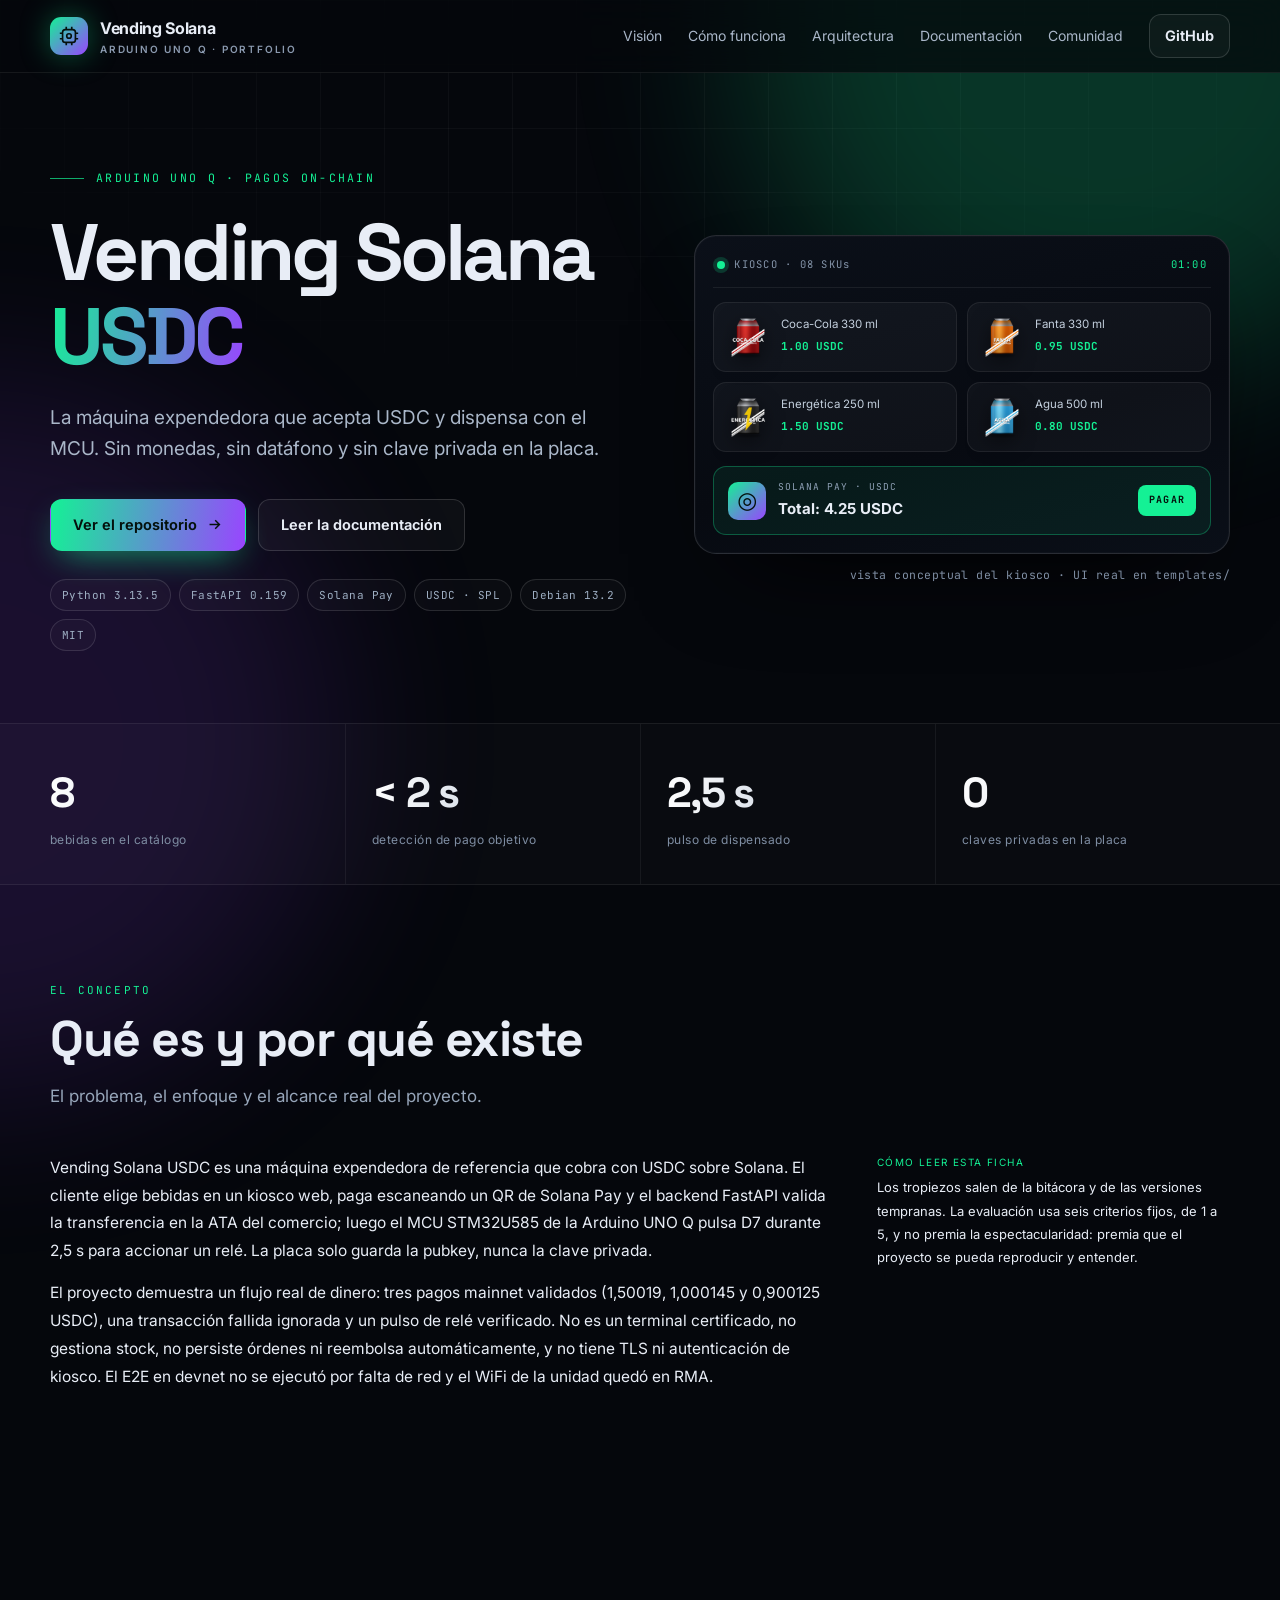
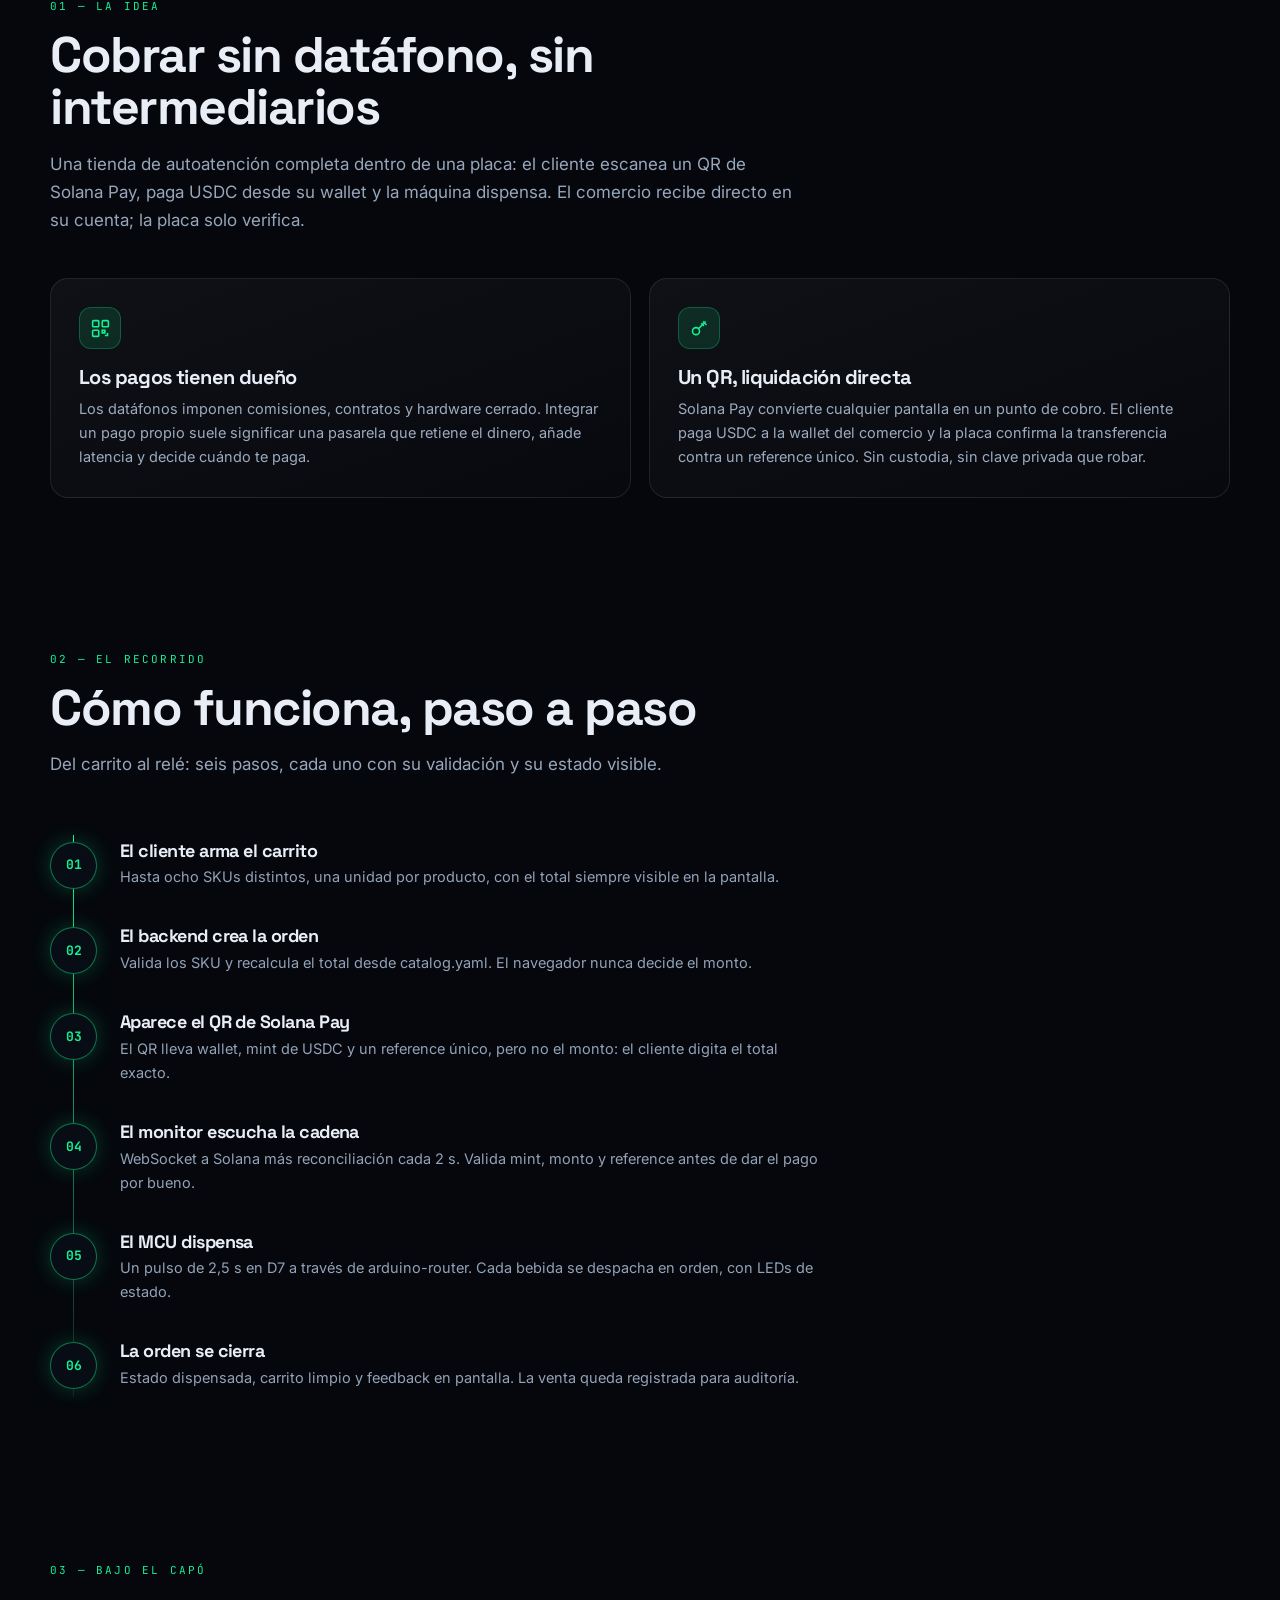
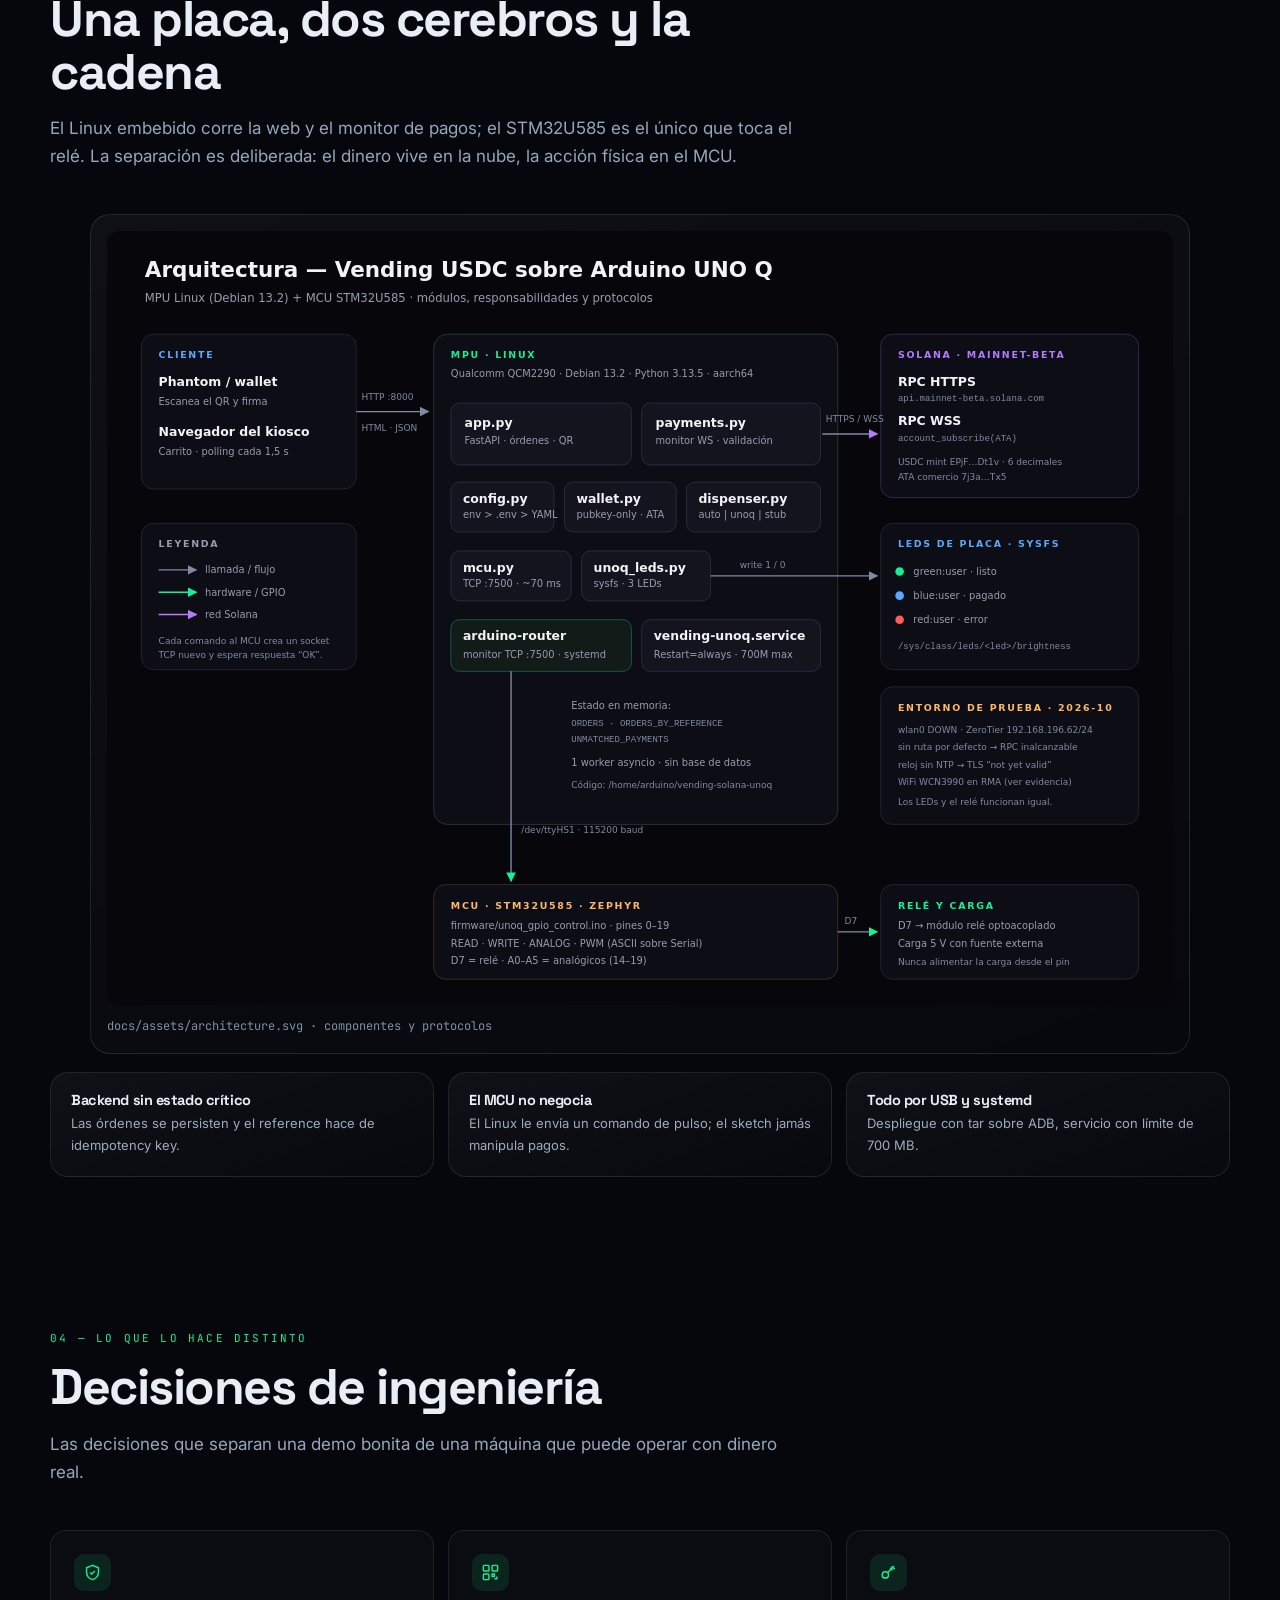
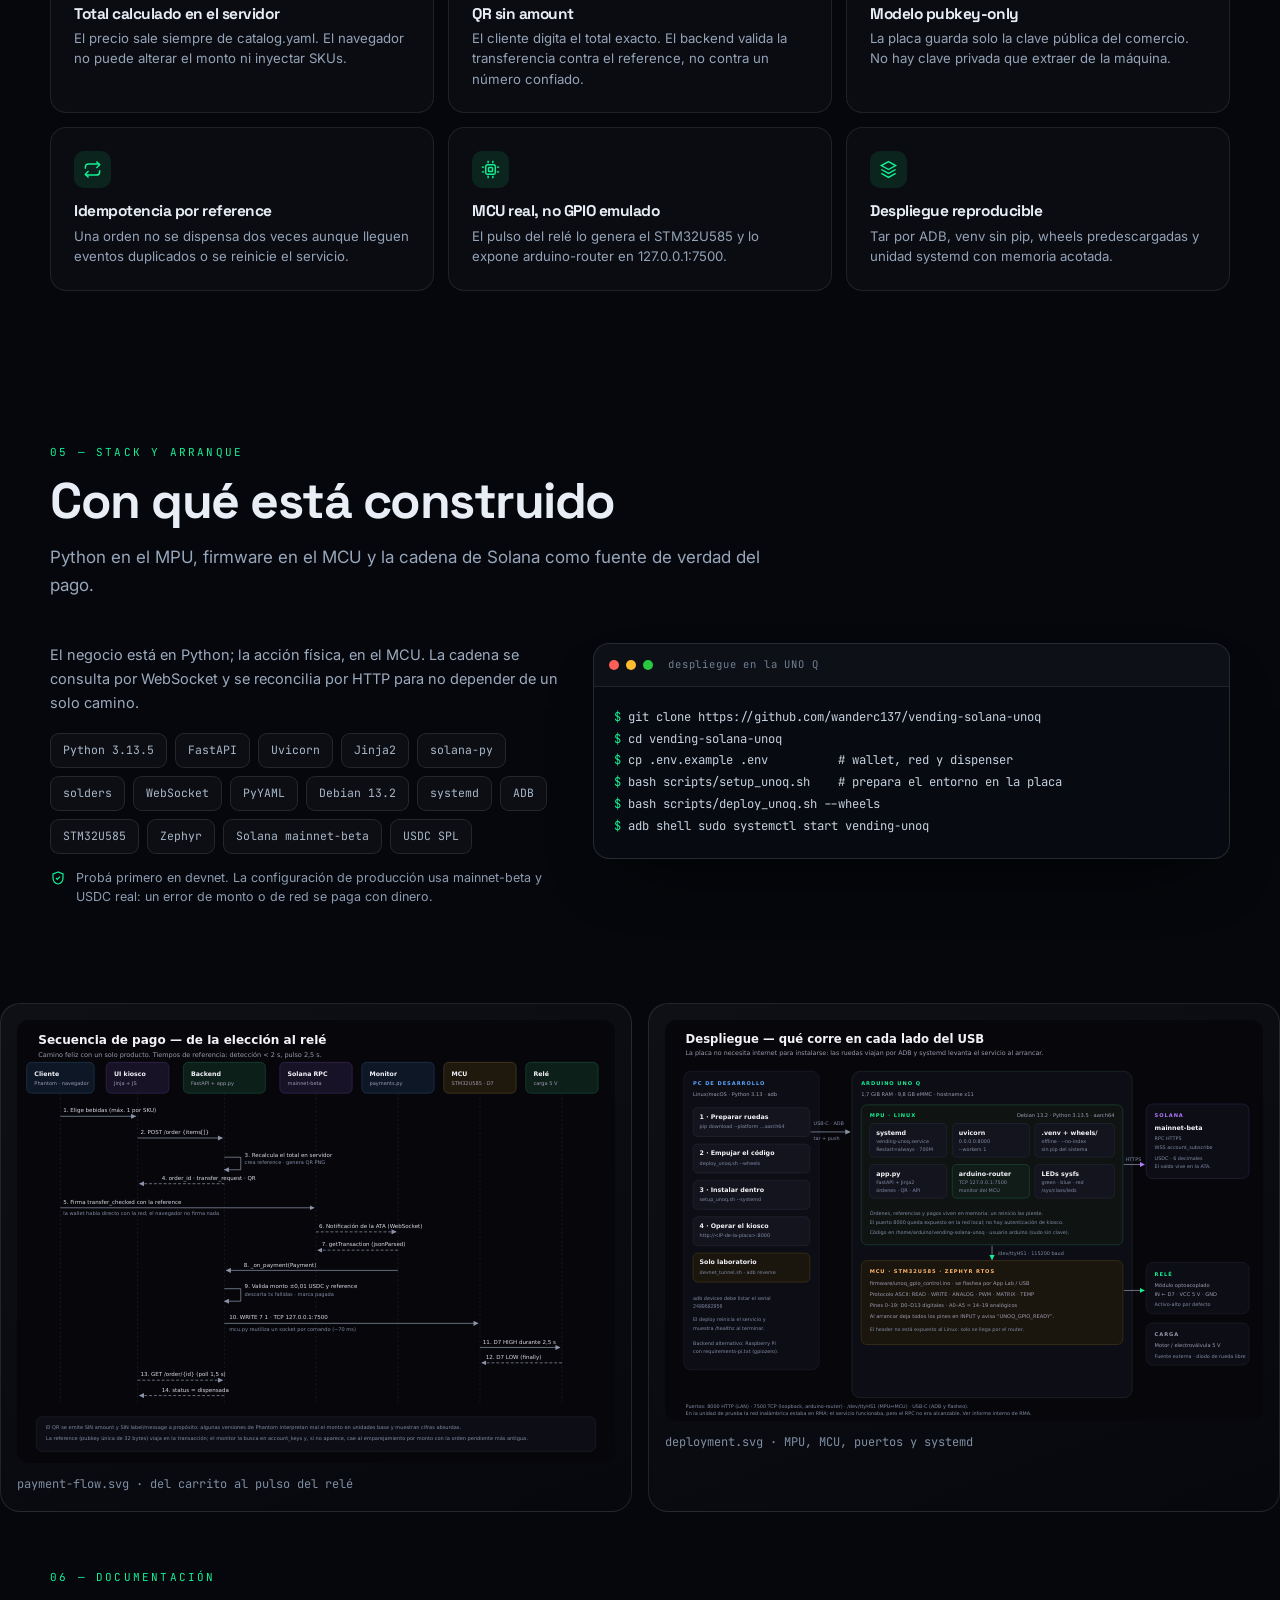
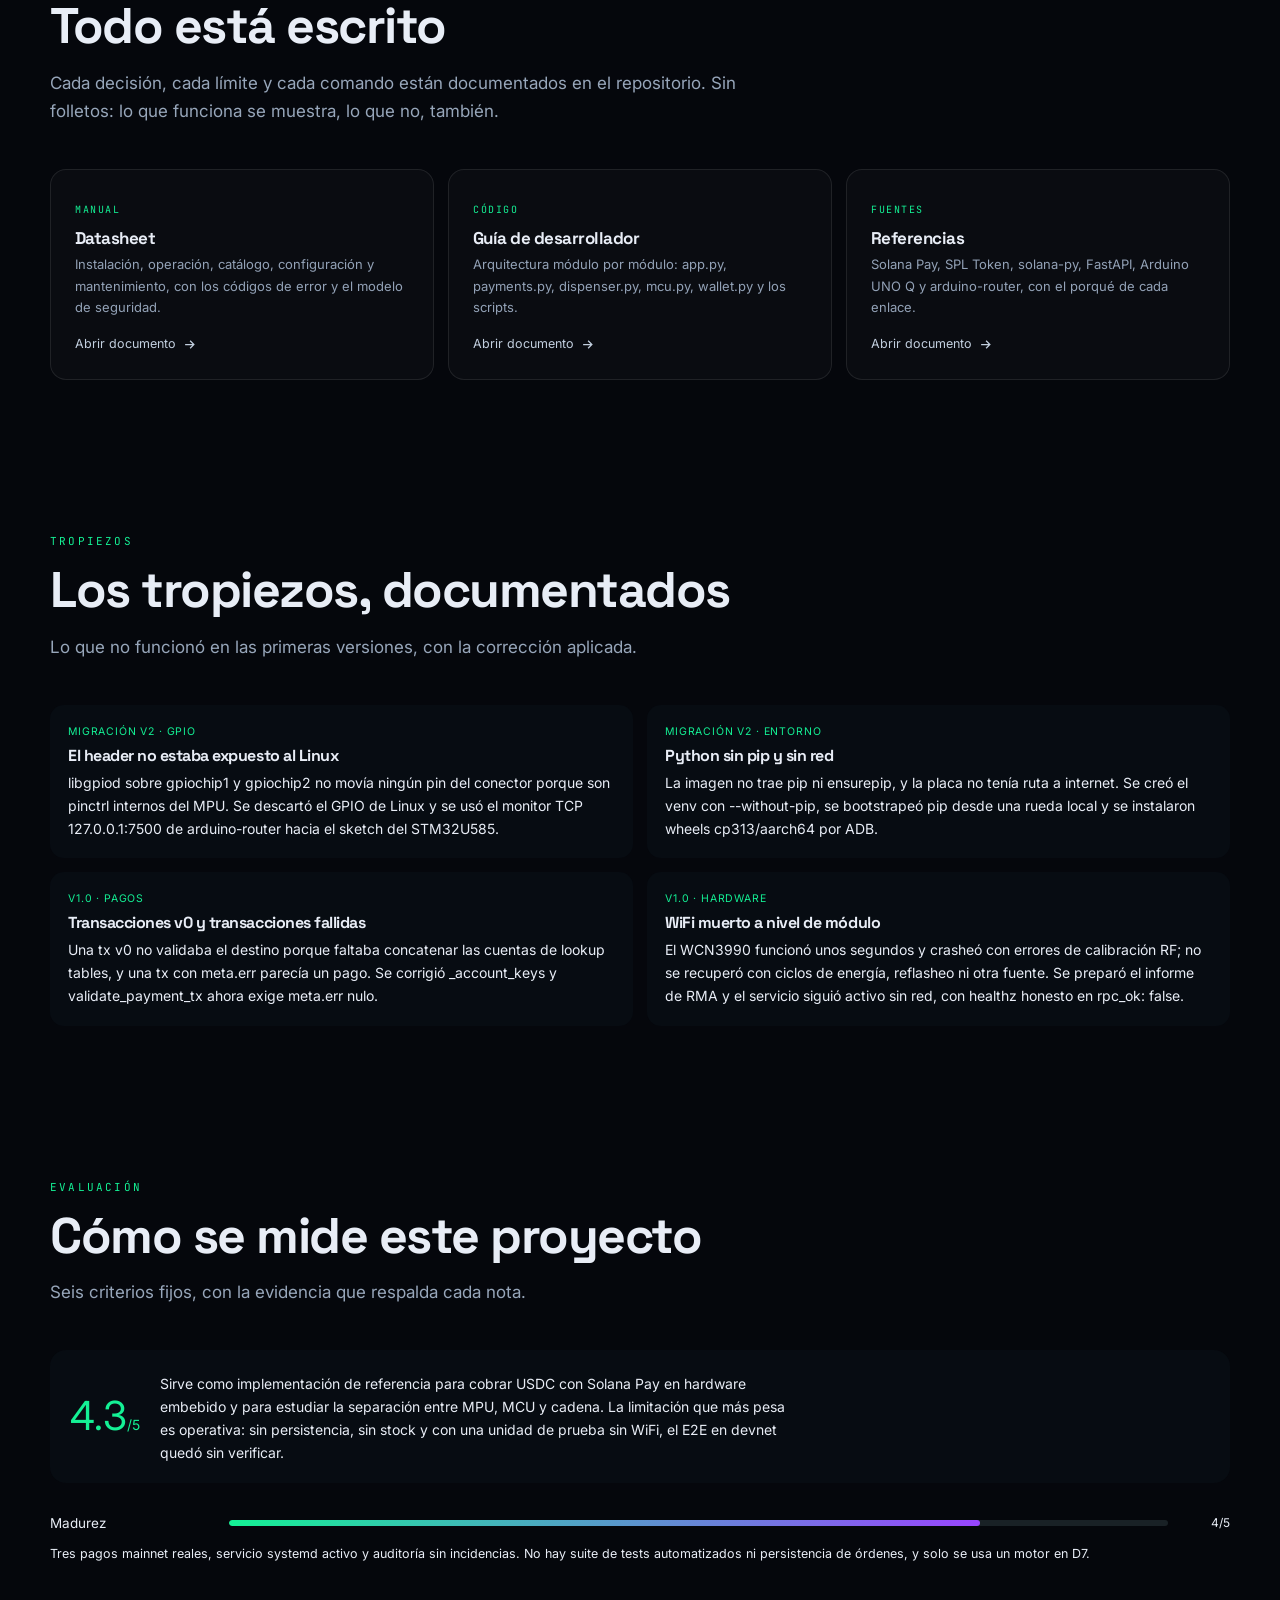
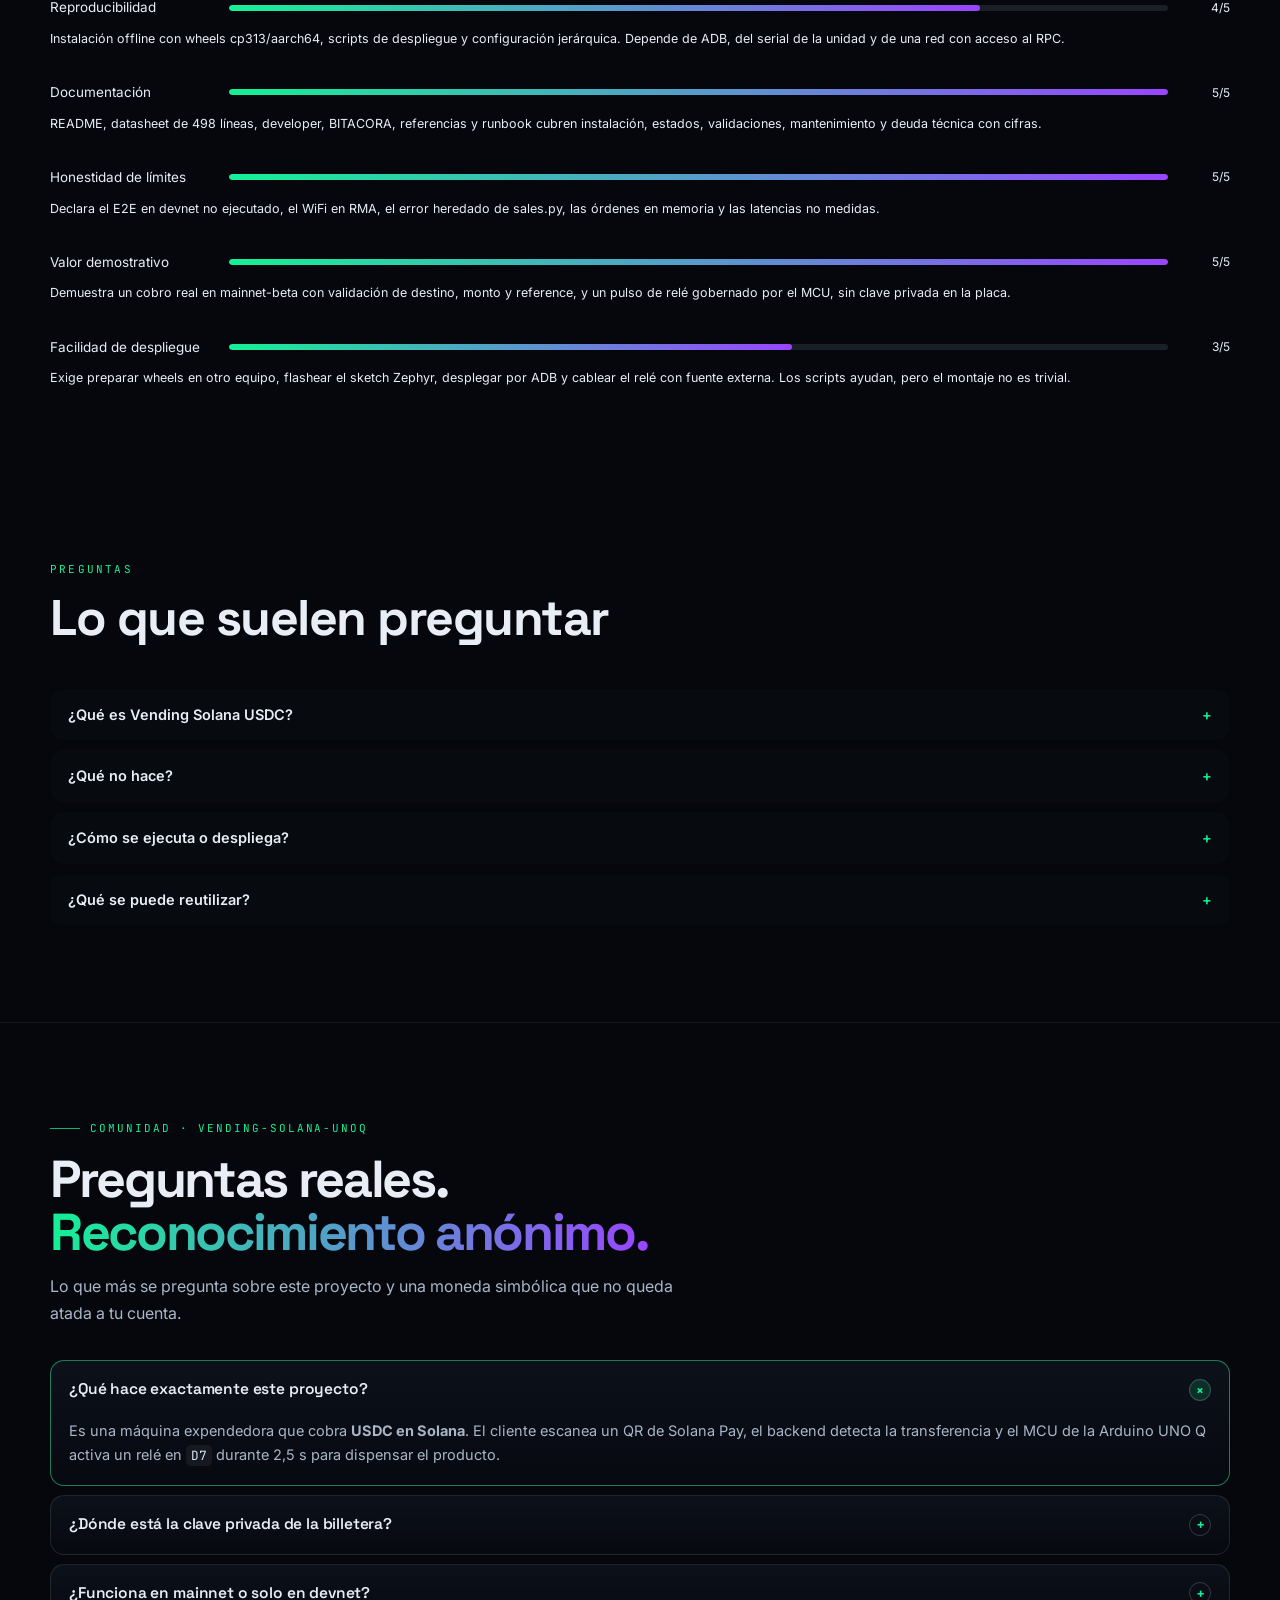
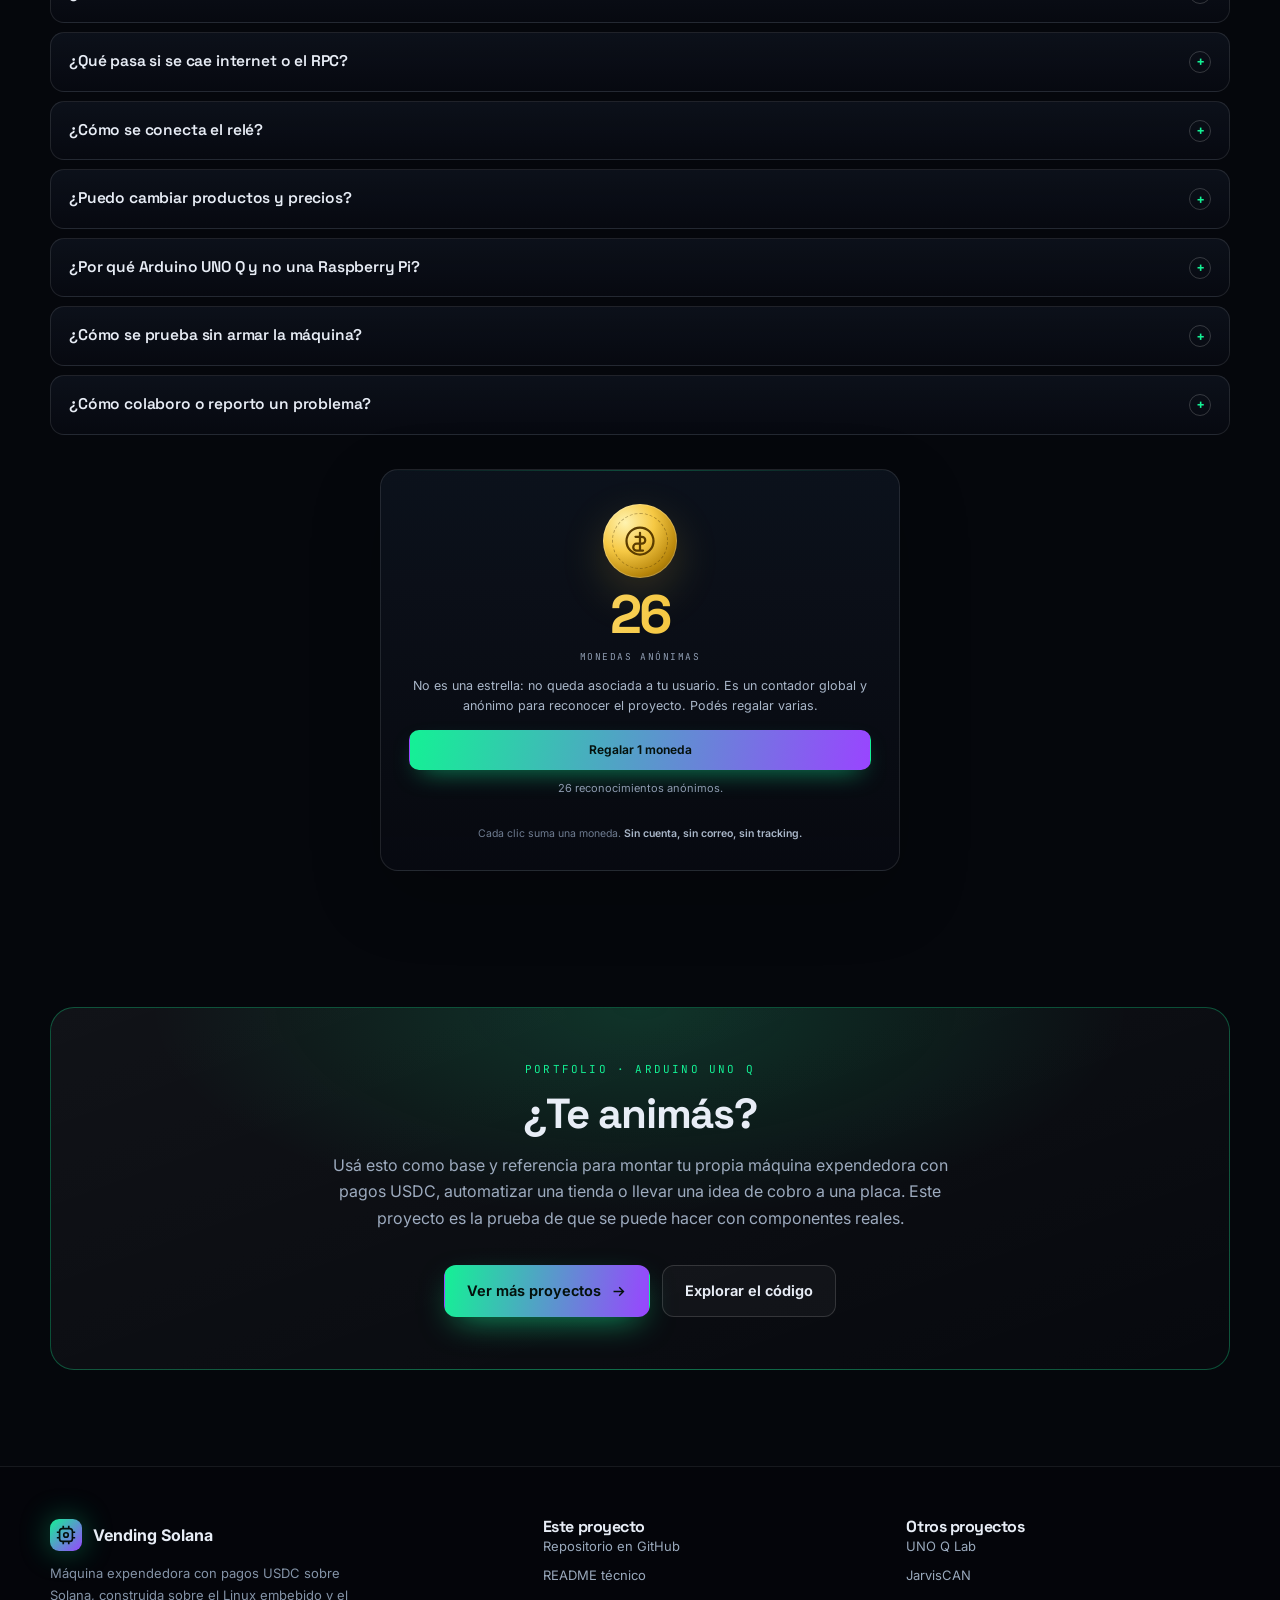
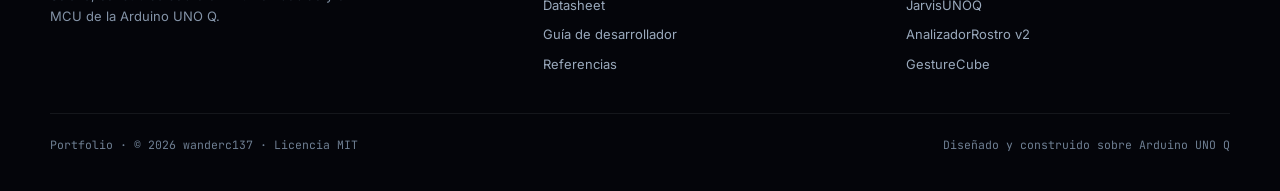
==== commit f1228bc7: "feat: contador de monedas anónimas con base aleatoria 3-98 (v6)" ====
--- a/docs/index.html
+++ b/docs/index.html
@@ -476,6 +476,6 @@
 })();
 </script>
 <script>window.PORTFOLIO_COMMUNITY = {"account": "wanderc137", "repo": "vending-solana-unoq", "coinNamespace": "wanderc137-vending-solana-unoq-coins-v2", "faqs": [{"q": "¿Qué hace exactamente este proyecto?", "a": "Es una máquina expendedora que cobra <b>USDC en Solana</b>. El cliente escanea un QR de Solana Pay, el backend detecta la transferencia y el MCU de la Arduino UNO Q activa un relé en <code>D7</code> durante 2,5 s para dispensar el producto."}, {"q": "¿Dónde está la clave privada de la billetera?", "a": "No está en la placa. El sistema solo necesita la <b>dirección pública</b> del comercio para construir el Transfer Request. La clave privada nunca se carga en el repositorio ni en el dispositivo; el modelo de confianza está explicado en <code>docs/datasheet.md</code>."}, {"q": "¿Funciona en mainnet o solo en devnet?", "a": "Está probado con <b>pagos reales en mainnet-beta</b>: tres pagos validados. El E2E en devnet no se ejecutó porque la unidad tuvo un fallo de hardware en el WiFi y el faucet estaba agotado. El README declara esa parte incómoda en lugar de taparla."}, {"q": "¿Qué pasa si se cae internet o el RPC?", "a": "Sin red no se pueden confirmar pagos. El servicio sigue activo y el relé <b>no se dispara</b> por una orden no confirmada. La unidad de prueba tuvo el WiFi en RMA; por eso el proyecto separa la lógica de pago de la de dispensado y documenta el riesgo residual."}, {"q": "¿Cómo se conecta el relé?", "a": "El relé va al pin <code>D7</code> del header de la UNO Q y lo gobierna el <b>MCU STM32U585</b>, no Linux. El Linux habla con el MCU por <code>arduino-router</code> en <code>127.0.0.1:7500</code>; el pulso se ejecuta en el MCU para evitar jitter."}, {"q": "¿Puedo cambiar productos y precios?", "a": "Sí. El catálogo vive en <code>catalog.yaml</code> y cada producto tiene id, nombre, precio y tiempo de pulso. La interfaz y el backend leen ese archivo; no hay que recompilar el firmware para cambiar el catálogo."}, {"q": "¿Por qué Arduino UNO Q y no una Raspberry Pi?", "a": "Porque separa Linux y MCU: el MPU corre FastAPI y el monitor de pagos; el STM32U585 ejecuta el pulso del relé con timing determinista. Una Raspberry Pi sola puede hacerlo, pero el aislamiento y el control de tiempo son mejores con un MCU dedicado."}, {"q": "¿Cómo se prueba sin armar la máquina?", "a": "Hay un modo simulado que crea una orden, simula el pago y ejecuta el pulso real en <code>D7</code>. También se puede usar el catálogo y la UI sin conectar la billetera; el README explica qué queda cubierto y qué no."}, {"q": "¿Cómo colaboro o reporto un problema?", "a": "Abrí un issue en el repositorio con el contexto mínimo para reproducirlo. Si encontrás un fallo de seguridad, evitá publicar credenciales o datos sensibles en el hilo."}]};</script>
-<script defer="" src="assets/community.js?v=5"></script>
+<script defer="" src="assets/community.js?v=6"></script>
 </body>
 </html>
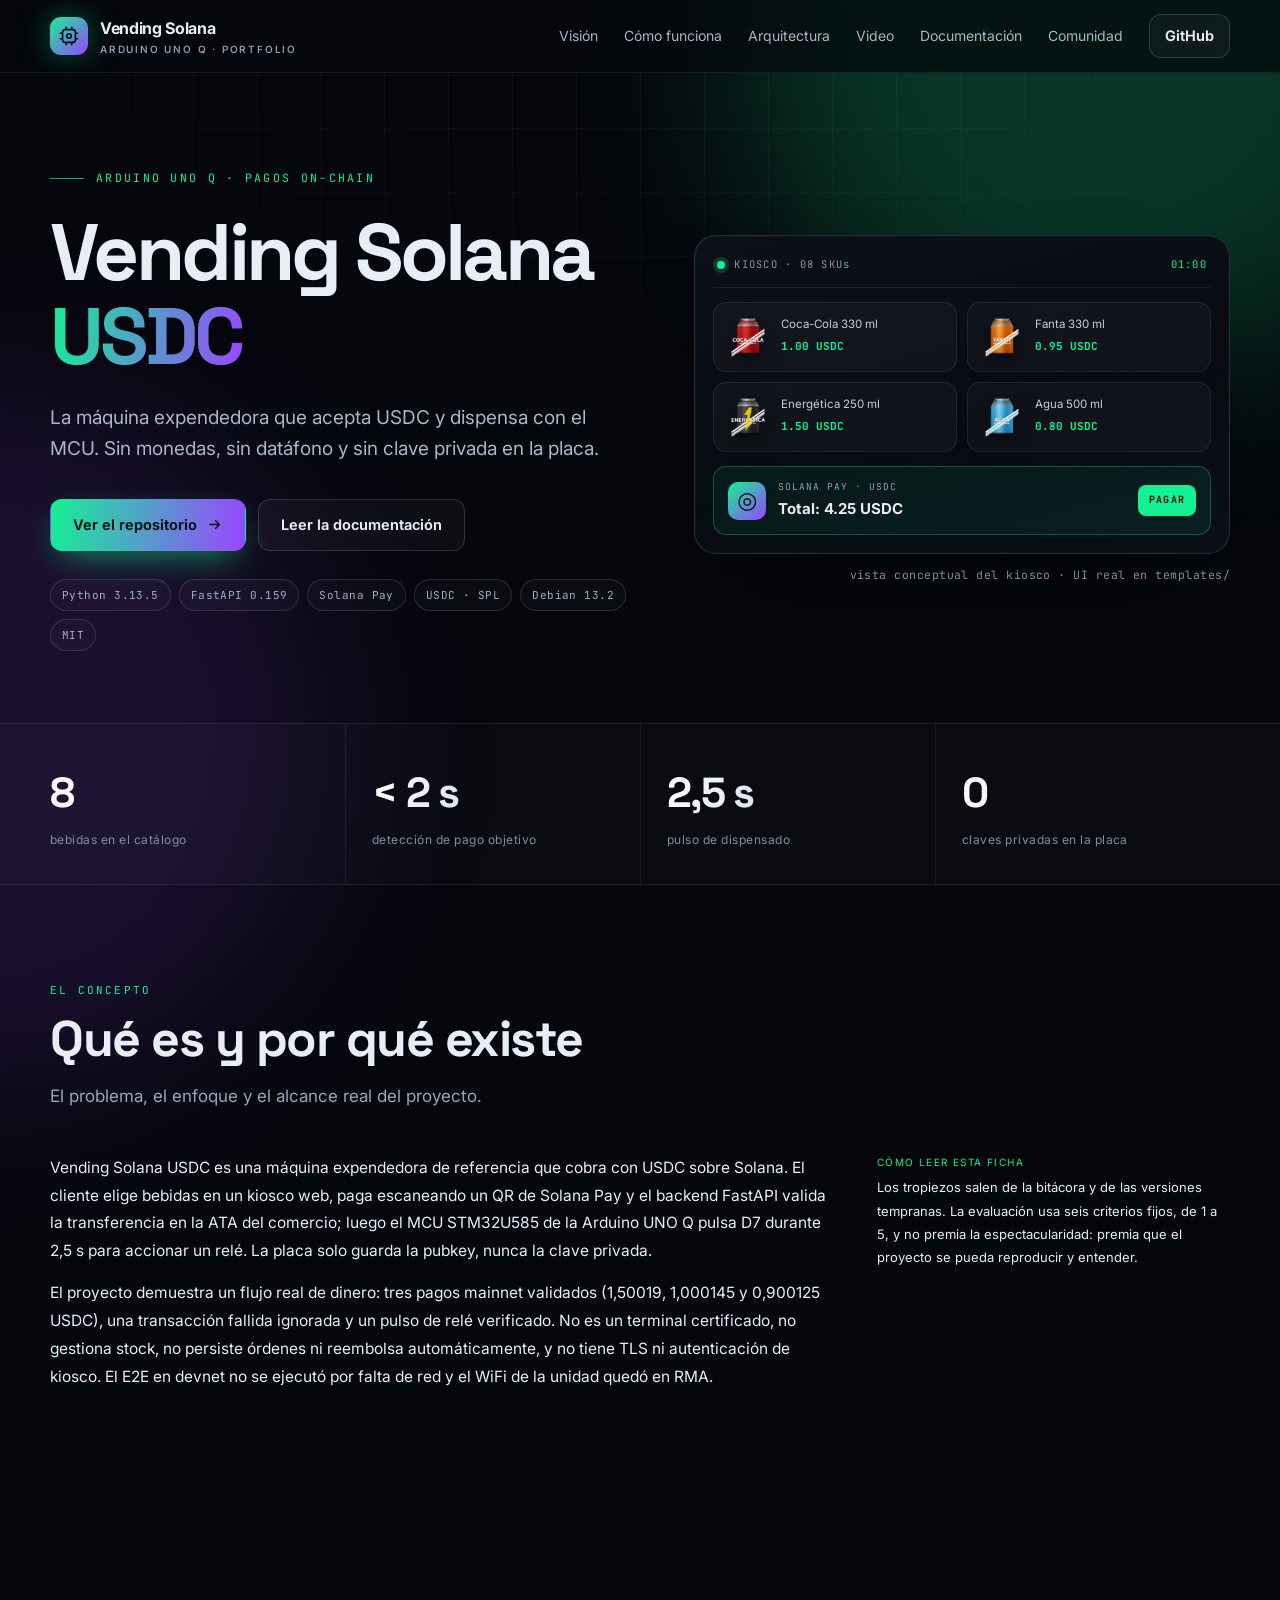
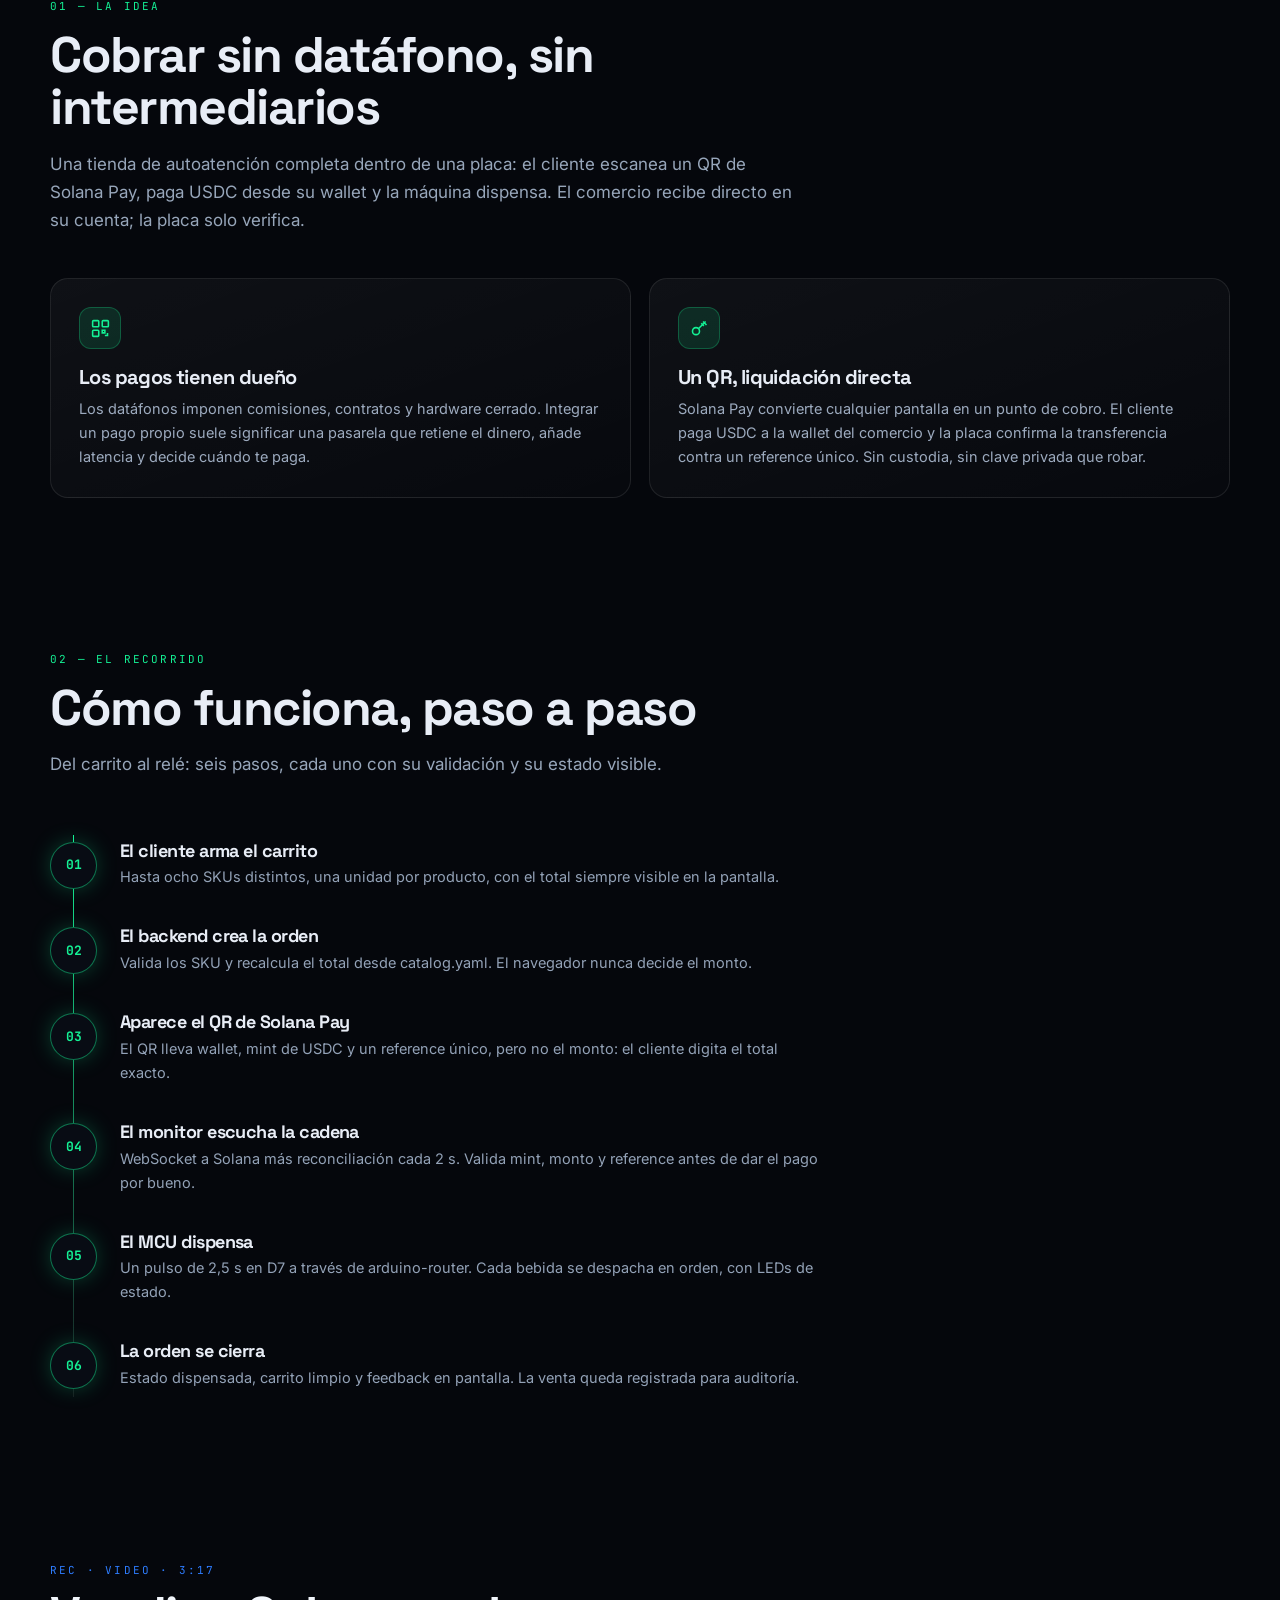
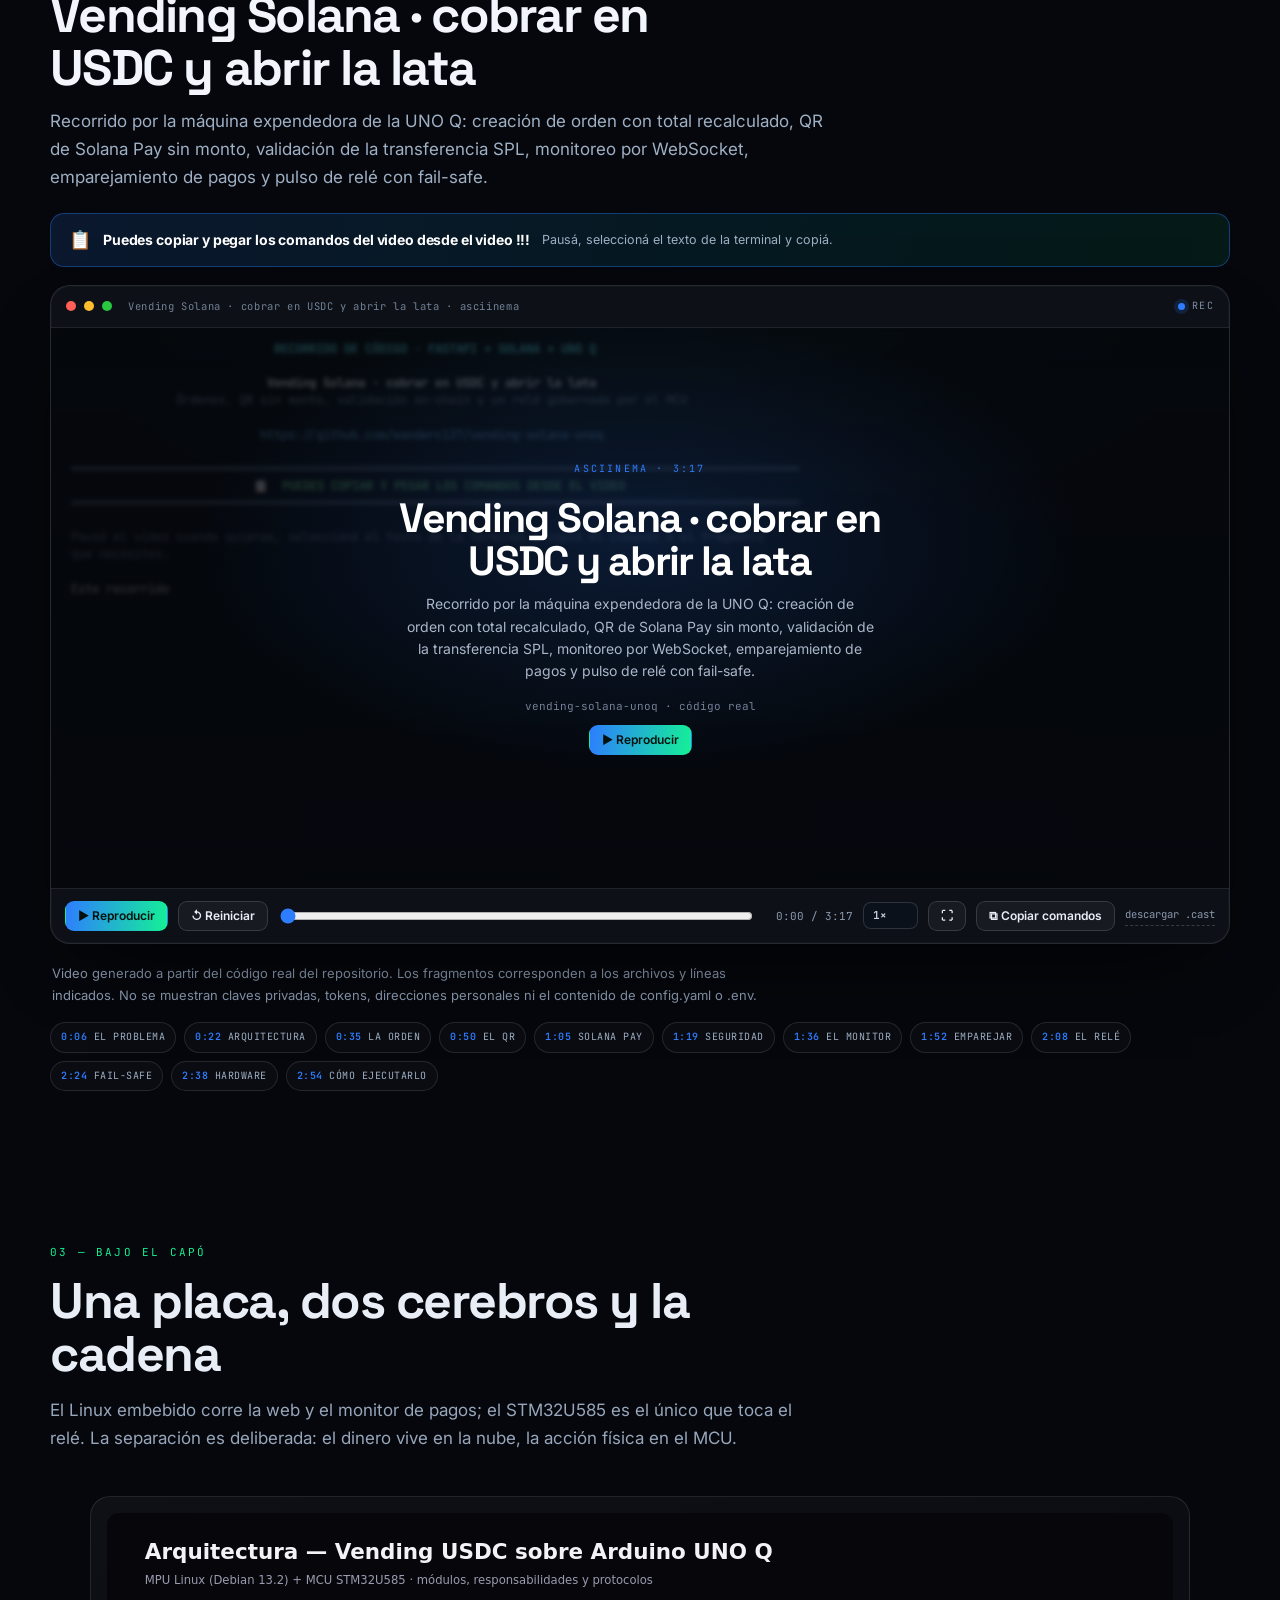
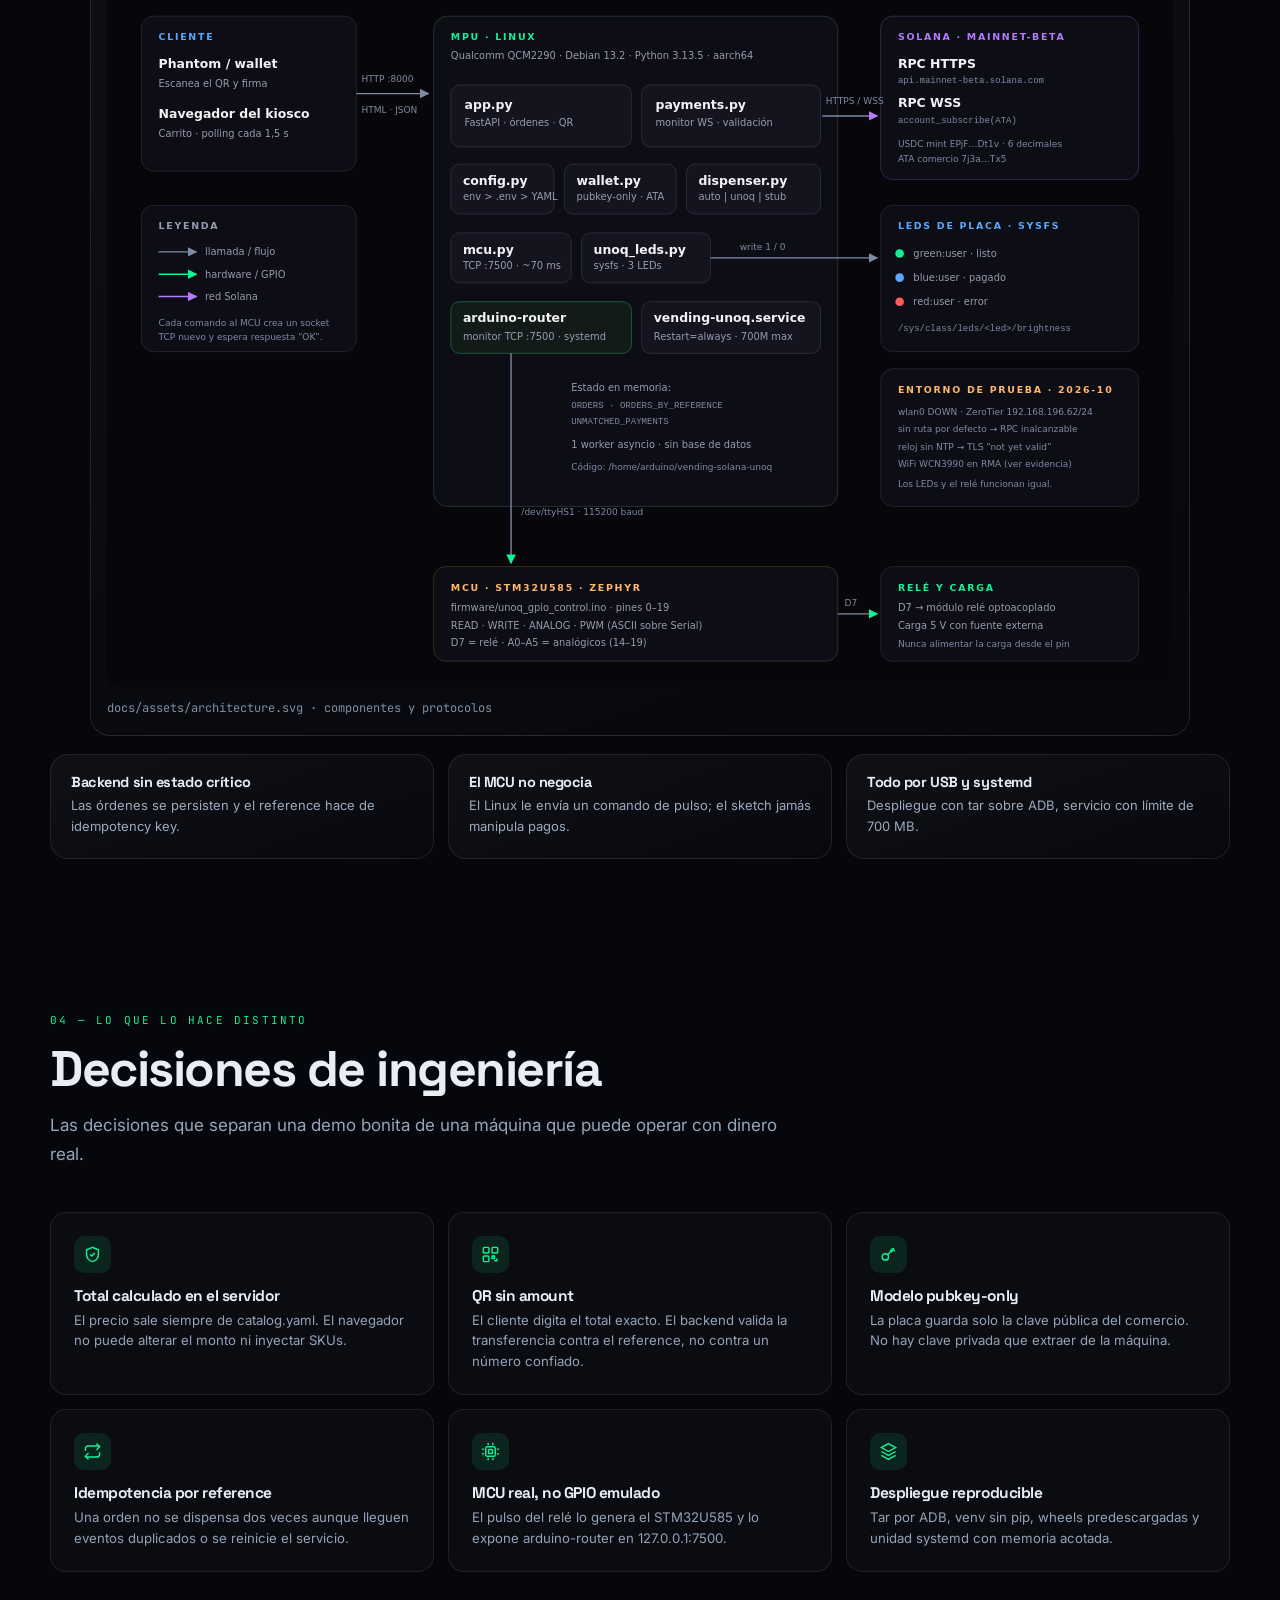
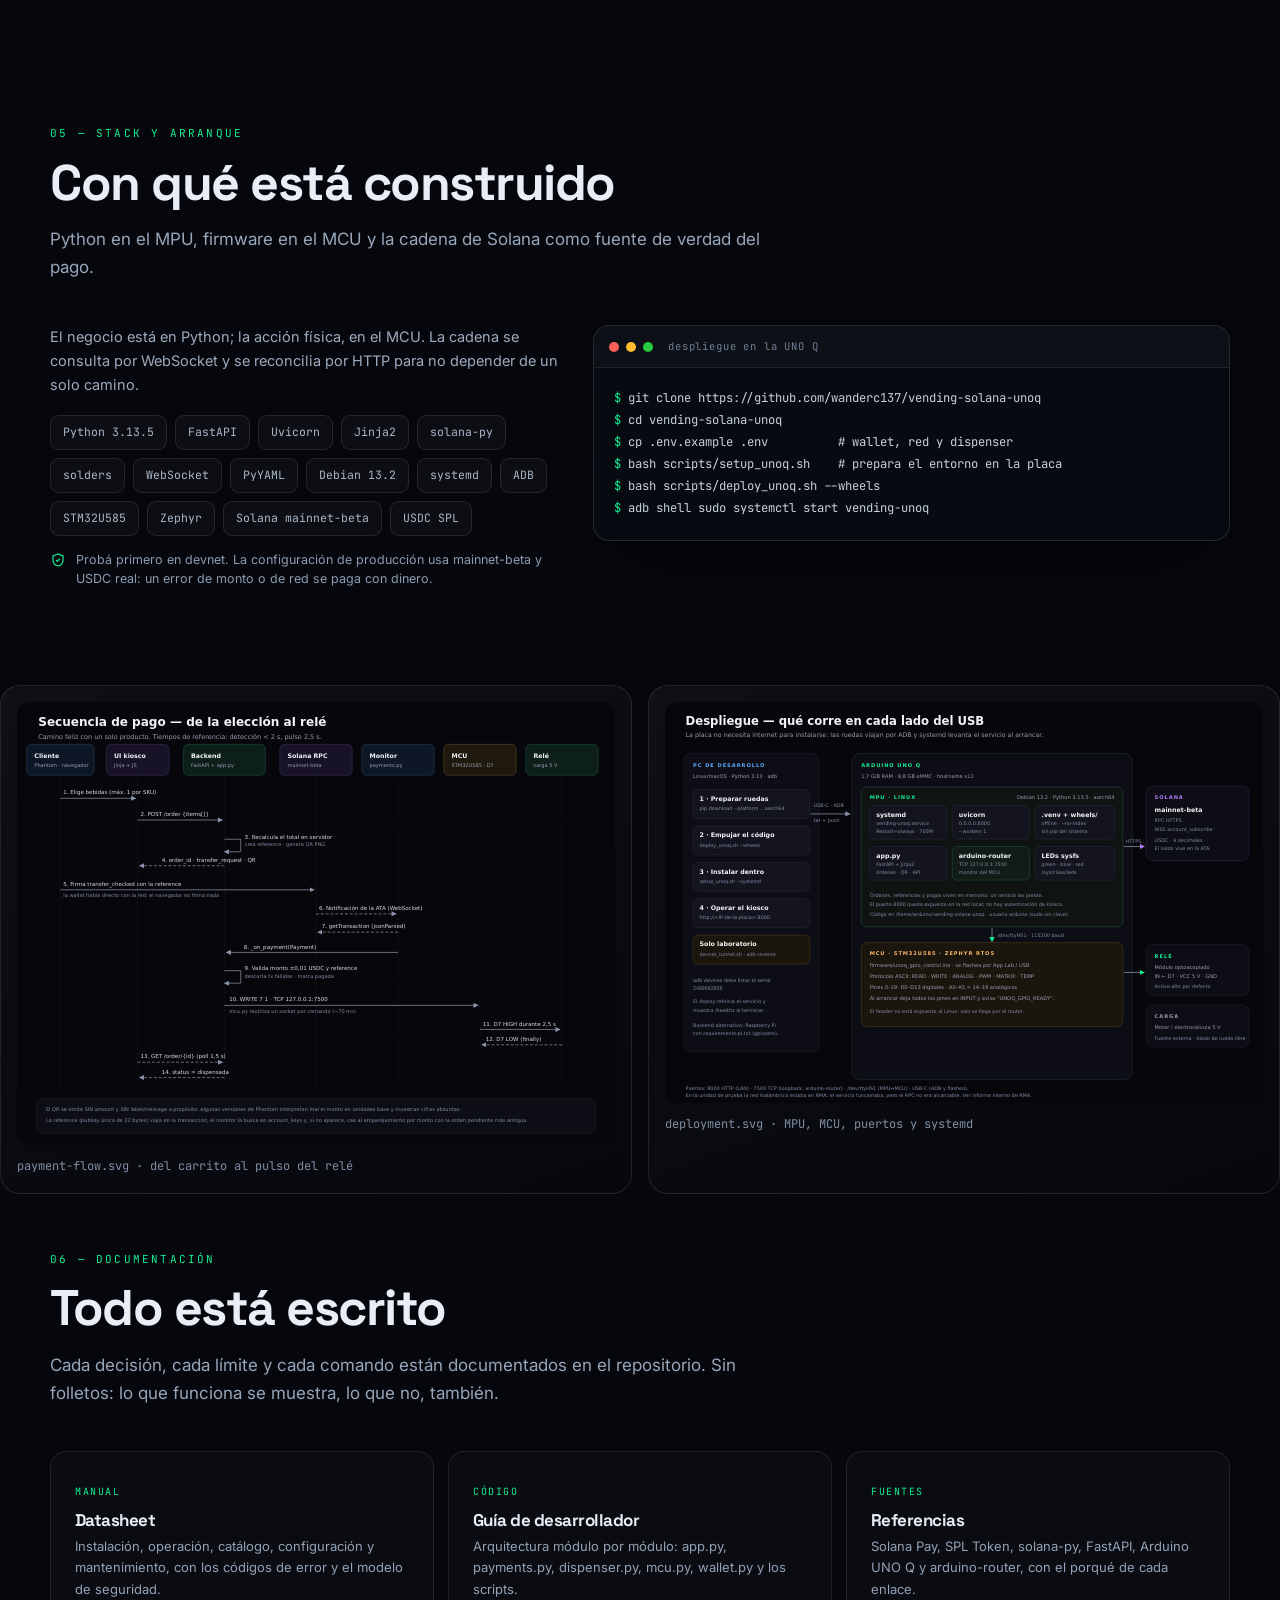
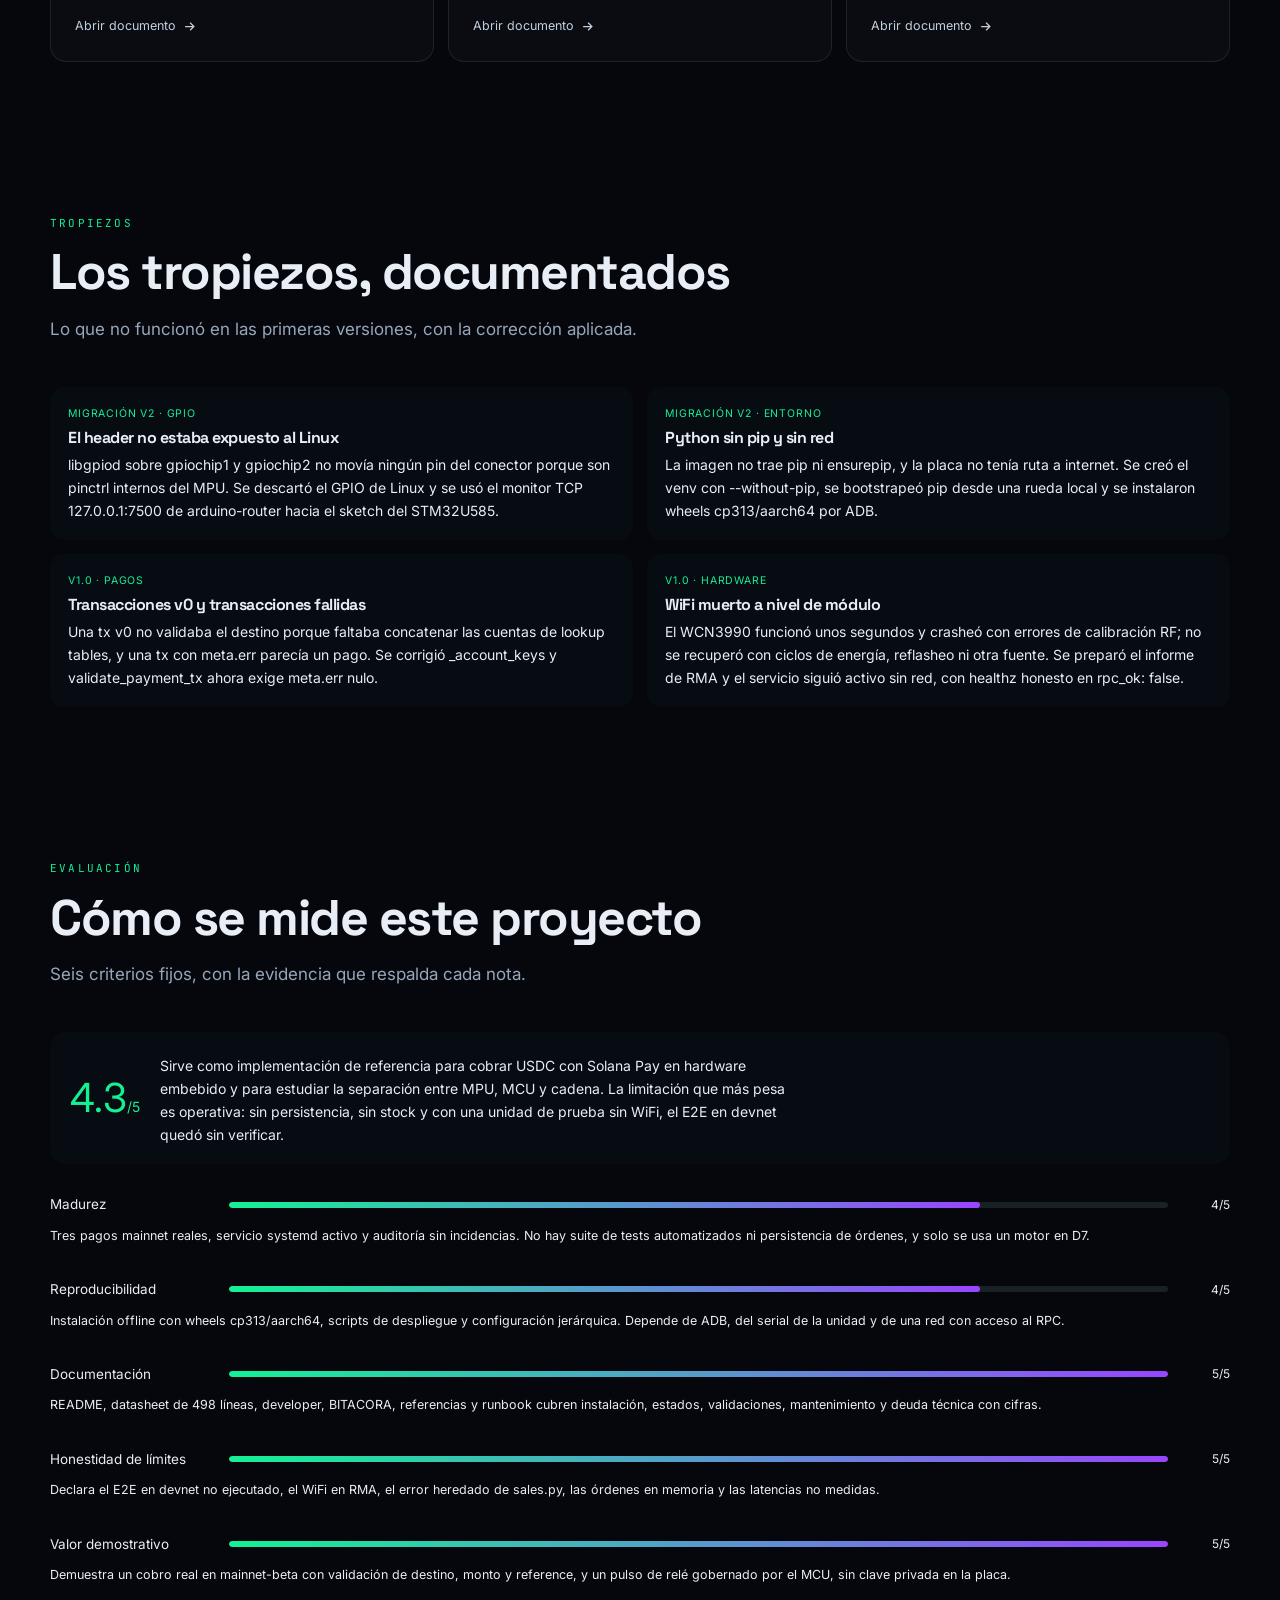
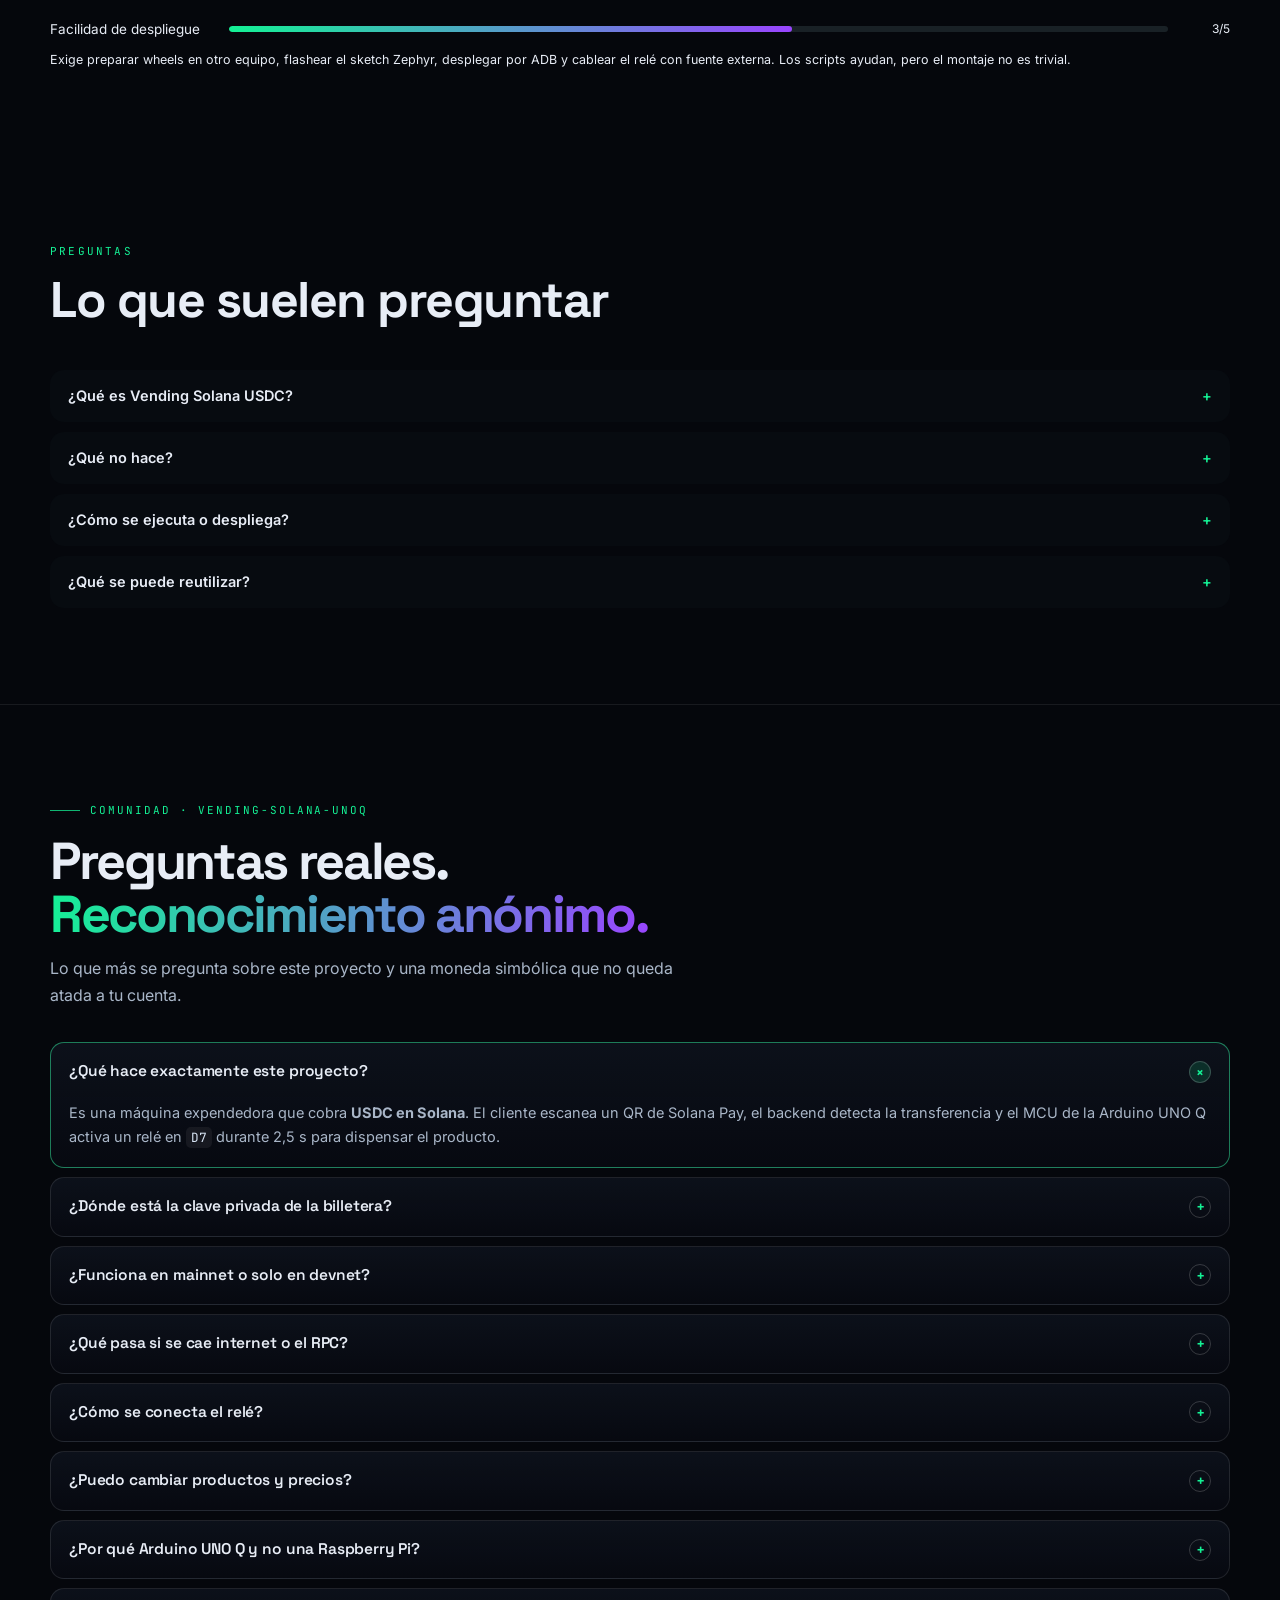
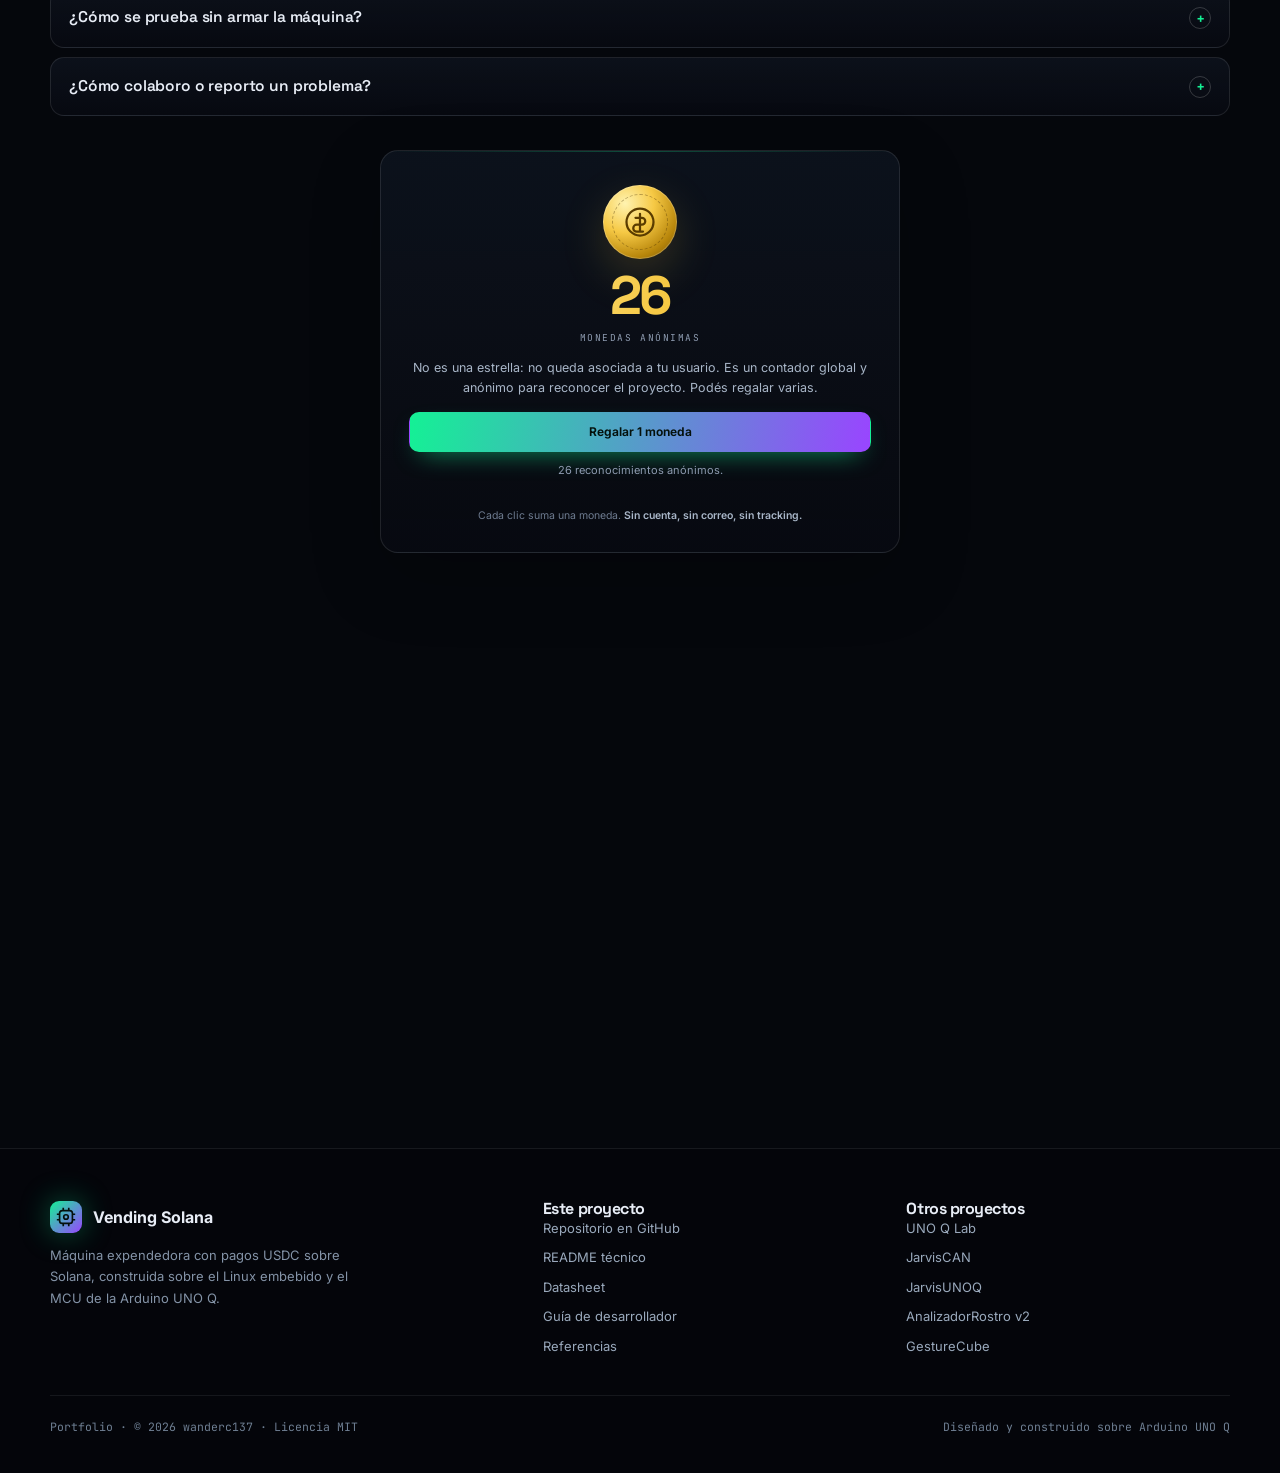
==== commit 9ee63a04: "feat: video asciinema explicativo en rec/ y en la página" ====
--- a/docs/index.html
+++ b/docs/index.html
@@ -290,7 +290,8 @@
 .concept-side p{font-size:13px;margin:6px 0 16px}
 @media(max-width:760px){.concept-grid,.fail-grid{grid-template-columns:1fr}.concept-side{border-left:0;padding-left:0}}
 
-</style><link href="assets/community.css?v=5" rel="stylesheet"/></head>
+</style><link href="assets/community.css?v=5" rel="stylesheet"/><link href="rec/player.css?v=1" rel="stylesheet"/>
+</head>
 <body style="--accent:#14F195;--accent2:#9945FF">
 <div class="grid-overlay"></div>
 <div class="glow one"></div>
@@ -305,6 +306,7 @@
 <a href="#problema">Visión</a>
 <a href="#como">Cómo funciona</a>
 <a href="#arquitectura">Arquitectura</a>
+<a href="#video">Video</a>
 <a href="#docs">Documentación</a>
 <a href="#comunidad">Comunidad</a>
 <a class="btn btn-ghost" href="https://github.com/wanderc137/vending-solana-unoq" rel="noopener" style="padding:9px 15px" target="_blank">GitHub</a>
@@ -363,6 +365,45 @@
 <div class="timeline reveal"><div class="step"><div class="step-num">01</div><div class="step-body"><h3>El cliente arma el carrito</h3><p>Hasta ocho SKUs distintos, una unidad por producto, con el total siempre visible en la pantalla.</p></div></div><div class="step"><div class="step-num">02</div><div class="step-body"><h3>El backend crea la orden</h3><p>Valida los SKU y recalcula el total desde catalog.yaml. El navegador nunca decide el monto.</p></div></div><div class="step"><div class="step-num">03</div><div class="step-body"><h3>Aparece el QR de Solana Pay</h3><p>El QR lleva wallet, mint de USDC y un reference único, pero no el monto: el cliente digita el total exacto.</p></div></div><div class="step"><div class="step-num">04</div><div class="step-body"><h3>El monitor escucha la cadena</h3><p>WebSocket a Solana más reconciliación cada 2 s. Valida mint, monto y reference antes de dar el pago por bueno.</p></div></div><div class="step"><div class="step-num">05</div><div class="step-body"><h3>El MCU dispensa</h3><p>Un pulso de 2,5 s en D7 a través de arduino-router. Cada bebida se despacha en orden, con LEDs de estado.</p></div></div><div class="step"><div class="step-num">06</div><div class="step-body"><h3>La orden se cierra</h3><p>Estado dispensada, carrito limpio y feedback en pantalla. La venta queda registrada para auditoría.</p></div></div></div>
 </div>
 </section>
+
+<section class="section tight rec-section" id="video" style="--accent:#2E7DFF;--accent2:#14F195">
+<div class="wrap">
+<div class="rec-kicker">REC · VIDEO · 3:17</div>
+<h2 class="rec-h2">Vending Solana · cobrar en USDC y abrir la lata</h2>
+<p class="rec-lead">Recorrido por la máquina expendedora de la UNO Q: creación de orden con total recalculado, QR de Solana Pay sin monto, validación de la transferencia SPL, monitoreo por WebSocket, emparejamiento de pagos y pulso de relé con fail-safe.</p>
+<div class="rec-banner">
+<span class="rec-banner-icon">📋</span>
+<strong>Puedes copiar y pegar los comandos del video desde el video !!!</strong>
+<span>Pausá, seleccioná el texto de la terminal y copiá.</span>
+</div>
+<div class="rec-shell">
+<div class="rec-bar"><i></i><i></i><i></i><span class="rec-title">Vending Solana · cobrar en USDC y abrir la lata · asciinema</span><span class="rec-rec"><b></b>REC</span></div>
+<div class="rec-screen-wrap">
+<div class="rec-screen" id="rec-screen"></div>
+<div class="rec-poster" id="rec-poster">
+<div class="rec-kicker">ASCIINEMA · 3:17</div>
+<h3>Vending Solana · cobrar en USDC y abrir la lata</h3>
+<p>Recorrido por la máquina expendedora de la UNO Q: creación de orden con total recalculado, QR de Solana Pay sin monto, validación de la transferencia SPL, monitoreo por WebSocket, emparejamiento de pagos y pulso de relé con fail-safe.</p>
+<div class="rec-poster-meta">vending-solana-unoq · código real</div>
+<button class="rec-btn rec-primary" id="rec-start" type="button">▶ Reproducir</button>
+</div>
+</div>
+<div class="rec-controls">
+<button class="rec-btn rec-primary" id="rec-play" type="button">▶ Reproducir</button>
+<button class="rec-btn" id="rec-restart" type="button">↺ Reiniciar</button>
+<input class="rec-progress" id="rec-range" type="range" min="0" max="1000" value="0" aria-label="Progreso"/>
+<span class="rec-time" id="rec-time">0:00 / 3:17</span>
+<select class="rec-speed" id="rec-speed" aria-label="Velocidad"><option value="1">1×</option><option value="1.25">1.25×</option><option value="1.5">1.5×</option><option value="2">2×</option></select>
+<button class="rec-btn" id="rec-full" type="button" title="Pantalla completa">⛶</button>
+<button class="rec-btn" id="rec-copy" type="button">⧉ Copiar comandos</button>
+<a class="rec-download" href="rec/vending-solana-unoq.cast" download>descargar .cast</a>
+</div>
+</div>
+<p class="rec-note">Video generado a partir del código real del repositorio. Los fragmentos corresponden a los archivos y líneas indicados. No se muestran claves privadas, tokens, direcciones personales ni el contenido de config.yaml o .env.</p>
+<div class="rec-chapters"><span class="rec-chip"><b>0:06</b> EL PROBLEMA</span><span class="rec-chip"><b>0:22</b> ARQUITECTURA</span><span class="rec-chip"><b>0:35</b> LA ORDEN</span><span class="rec-chip"><b>0:50</b> EL QR</span><span class="rec-chip"><b>1:05</b> SOLANA PAY</span><span class="rec-chip"><b>1:19</b> SEGURIDAD</span><span class="rec-chip"><b>1:36</b> EL MONITOR</span><span class="rec-chip"><b>1:52</b> EMPAREJAR</span><span class="rec-chip"><b>2:08</b> EL RELÉ</span><span class="rec-chip"><b>2:24</b> FAIL-SAFE</span><span class="rec-chip"><b>2:38</b> HARDWARE</span><span class="rec-chip"><b>2:54</b> CÓMO EJECUTARLO</span></div>
+</div>
+</section>
+
 <section class="section tight" id="arquitectura">
 <div class="wrap">
 <div class="section-head reveal">
@@ -477,5 +518,7 @@
 </script>
 <script>window.PORTFOLIO_COMMUNITY = {"account": "wanderc137", "repo": "vending-solana-unoq", "coinNamespace": "wanderc137-vending-solana-unoq-coins-v2", "faqs": [{"q": "¿Qué hace exactamente este proyecto?", "a": "Es una máquina expendedora que cobra <b>USDC en Solana</b>. El cliente escanea un QR de Solana Pay, el backend detecta la transferencia y el MCU de la Arduino UNO Q activa un relé en <code>D7</code> durante 2,5 s para dispensar el producto."}, {"q": "¿Dónde está la clave privada de la billetera?", "a": "No está en la placa. El sistema solo necesita la <b>dirección pública</b> del comercio para construir el Transfer Request. La clave privada nunca se carga en el repositorio ni en el dispositivo; el modelo de confianza está explicado en <code>docs/datasheet.md</code>."}, {"q": "¿Funciona en mainnet o solo en devnet?", "a": "Está probado con <b>pagos reales en mainnet-beta</b>: tres pagos validados. El E2E en devnet no se ejecutó porque la unidad tuvo un fallo de hardware en el WiFi y el faucet estaba agotado. El README declara esa parte incómoda en lugar de taparla."}, {"q": "¿Qué pasa si se cae internet o el RPC?", "a": "Sin red no se pueden confirmar pagos. El servicio sigue activo y el relé <b>no se dispara</b> por una orden no confirmada. La unidad de prueba tuvo el WiFi en RMA; por eso el proyecto separa la lógica de pago de la de dispensado y documenta el riesgo residual."}, {"q": "¿Cómo se conecta el relé?", "a": "El relé va al pin <code>D7</code> del header de la UNO Q y lo gobierna el <b>MCU STM32U585</b>, no Linux. El Linux habla con el MCU por <code>arduino-router</code> en <code>127.0.0.1:7500</code>; el pulso se ejecuta en el MCU para evitar jitter."}, {"q": "¿Puedo cambiar productos y precios?", "a": "Sí. El catálogo vive en <code>catalog.yaml</code> y cada producto tiene id, nombre, precio y tiempo de pulso. La interfaz y el backend leen ese archivo; no hay que recompilar el firmware para cambiar el catálogo."}, {"q": "¿Por qué Arduino UNO Q y no una Raspberry Pi?", "a": "Porque separa Linux y MCU: el MPU corre FastAPI y el monitor de pagos; el STM32U585 ejecuta el pulso del relé con timing determinista. Una Raspberry Pi sola puede hacerlo, pero el aislamiento y el control de tiempo son mejores con un MCU dedicado."}, {"q": "¿Cómo se prueba sin armar la máquina?", "a": "Hay un modo simulado que crea una orden, simula el pago y ejecuta el pulso real en <code>D7</code>. También se puede usar el catálogo y la UI sin conectar la billetera; el README explica qué queda cubierto y qué no."}, {"q": "¿Cómo colaboro o reporto un problema?", "a": "Abrí un issue en el repositorio con el contexto mínimo para reproducirlo. Si encontrás un fallo de seguridad, evitá publicar credenciales o datos sensibles en el hilo."}]};</script>
 <script defer="" src="assets/community.js?v=6"></script>
+<script defer src="rec/vending-solana-unoq.cast.js?v=1"></script>
+<script defer src="rec/player.js?v=1"></script>
 </body>
 </html>
--- a/docs/rec/player.css
+++ b/docs/rec/player.css
@@ -0,0 +1,168 @@
+/* Reproductor asciinema inline reutilizable para las páginas de wanderc137. */
+.rec-section{position:relative;z-index:1}
+.rec-section .rec-kicker{
+  font-family:'JetBrains Mono',ui-monospace,monospace;
+  font-size:11px;letter-spacing:.2em;text-transform:uppercase;
+  color:var(--accent,#2E7DFF);margin:0 0 10px;
+}
+.rec-section .rec-h2{
+  font-family:'Space Grotesk','Inter',sans-serif;
+  font-size:clamp(28px,4.6vw,50px);line-height:1.06;letter-spacing:-.035em;
+  color:#f2f6fc;margin:0 0 12px;max-width:22ch;
+}
+.rec-section .rec-lead{
+  font-size:clamp(14px,1.5vw,17px);line-height:1.65;
+  color:#9fb0c4;margin:0 0 22px;max-width:72ch;
+}
+.rec-banner{
+  display:flex;align-items:center;gap:12px;flex-wrap:wrap;
+  padding:14px 18px;margin:0 0 18px;
+  border:1px solid color-mix(in srgb,var(--accent,#2E7DFF) 38%,transparent);
+  border-radius:14px;
+  background:linear-gradient(100deg,color-mix(in srgb,var(--accent,#2E7DFF) 14%,transparent),color-mix(in srgb,var(--accent2,#14F195) 8%,transparent));
+  box-shadow:0 18px 40px -30px color-mix(in srgb,var(--accent,#2E7DFF) 60%,transparent);
+}
+.rec-banner .rec-banner-icon{font-size:18px;line-height:1}
+.rec-banner strong{font-size:14px;color:#fff;letter-spacing:-.01em}
+.rec-banner span{font-size:12.5px;color:#9fb0c4}
+.rec-shell{
+  position:relative;
+  border:1px solid rgba(255,255,255,.13);
+  border-radius:20px;
+  overflow:hidden;
+  background:#070a10;
+  box-shadow:0 34px 80px -38px #000,0 0 0 1px rgba(255,255,255,.025) inset;
+}
+.rec-bar{
+  display:flex;align-items:center;gap:8px;
+  padding:12px 15px;
+  border-bottom:1px solid rgba(255,255,255,.08);
+  background:rgba(255,255,255,.025);
+}
+.rec-bar i{width:10px;height:10px;border-radius:50%;background:#ff5f57;display:block}
+.rec-bar i:nth-child(2){background:#febc2e}
+.rec-bar i:nth-child(3){background:#28c840}
+.rec-bar .rec-title{
+  margin-left:8px;
+  font-family:'JetBrains Mono',ui-monospace,SFMono-Regular,Menlo,monospace;
+  font-size:10.5px;color:#718197;letter-spacing:.06em;
+  overflow:hidden;text-overflow:ellipsis;white-space:nowrap;
+}
+.rec-bar .rec-rec{
+  margin-left:auto;display:flex;align-items:center;gap:7px;
+  font-family:'JetBrains Mono',ui-monospace,monospace;
+  font-size:10px;letter-spacing:.14em;color:#7f8ea3;text-transform:uppercase;
+}
+.rec-bar .rec-rec b{
+  width:7px;height:7px;border-radius:50%;background:var(--accent,#2E7DFF);
+  box-shadow:0 0 0 4px color-mix(in srgb,var(--accent,#2E7DFF) 16%,transparent);
+  animation:recPulse 2.2s infinite;
+}
+@keyframes recPulse{50%{opacity:.35}}
+.rec-screen-wrap{position:relative;background:#05080d}
+.rec-screen{
+  height:clamp(330px,46vw,560px);
+  overflow:auto;
+  padding:18px 20px;
+  background:
+    radial-gradient(900px 420px at 50% -10%,rgba(20,241,149,.055),transparent 70%),
+    #05080d;
+  color:#d7e0ea;
+  font-family:'JetBrains Mono',ui-monospace,SFMono-Regular,Menlo,Consolas,monospace;
+  font-size:clamp(8px,1.04vw,12.4px);
+  line-height:1.38;
+  scrollbar-width:thin;
+  scrollbar-color:#2a3448 #05080d;
+  user-select:text;
+}
+.rec-screen::-webkit-scrollbar{width:9px;height:9px}
+.rec-screen::-webkit-scrollbar-thumb{background:#2a3448;border-radius:9px}
+.rec-row{white-space:pre;min-height:1.38em}
+.rec-row span{white-space:pre}
+.rec-poster{
+  position:absolute;inset:0;z-index:2;
+  display:flex;flex-direction:column;align-items:center;justify-content:center;
+  gap:10px;text-align:center;padding:28px;
+  background:
+    radial-gradient(620px 320px at 50% 38%,color-mix(in srgb,var(--accent,#2E7DFF) 16%,transparent),transparent 72%),
+    linear-gradient(180deg,rgba(5,8,13,.72),rgba(5,8,13,.94));
+  backdrop-filter:blur(2px);
+  transition:opacity .35s ease,visibility .35s ease;
+}
+.rec-poster[hidden]{display:none}
+.rec-poster .rec-kicker{
+  font-family:'JetBrains Mono',monospace;font-size:10px;letter-spacing:.22em;
+  text-transform:uppercase;color:var(--accent,#2E7DFF);
+}
+.rec-poster h3{
+  font-family:'Space Grotesk','Inter',sans-serif;
+  font-size:clamp(24px,3.2vw,42px);letter-spacing:-.04em;color:#fff;margin:0;max-width:18ch;
+}
+.rec-poster p{margin:0;color:#aab7c9;font-size:14px;max-width:52ch;line-height:1.6}
+.rec-poster .rec-poster-meta{
+  margin-top:4px;font-family:'JetBrains Mono',monospace;font-size:11px;color:#718197;
+}
+.rec-controls{
+  display:flex;align-items:center;gap:10px;flex-wrap:wrap;
+  padding:12px 14px;
+  border-top:1px solid rgba(255,255,255,.08);
+  background:rgba(255,255,255,.025);
+}
+.rec-btn{
+  appearance:none;border:1px solid rgba(255,255,255,.14);
+  background:rgba(255,255,255,.045);color:#e8edf6;
+  border-radius:9px;padding:8px 12px;
+  font:600 12px/1 'Inter',system-ui,sans-serif;cursor:pointer;
+  transition:background .18s ease,border-color .18s ease,transform .18s ease;
+  white-space:nowrap;
+}
+.rec-btn:hover{background:rgba(255,255,255,.09);border-color:rgba(255,255,255,.24);transform:translateY(-1px)}
+.rec-btn.rec-primary{
+  background:linear-gradient(100deg,var(--accent,#2E7DFF),var(--accent2,#14F195));
+  border-color:transparent;color:#04110c;
+}
+.rec-btn.rec-primary:hover{filter:brightness(1.05)}
+.rec-progress{
+  flex:1;min-width:140px;height:8px;accent-color:var(--accent,#2E7DFF);
+  cursor:pointer;
+}
+.rec-time{
+  min-width:88px;text-align:right;
+  font-family:'JetBrains Mono',monospace;font-size:11px;color:#8b9ab0;
+}
+.rec-speed{
+  appearance:none;border:1px solid rgba(255,255,255,.14);
+  background:#0b111a;color:#c7d3e2;border-radius:8px;
+  padding:7px 9px;font:600 11px/1 'JetBrains Mono',monospace;cursor:pointer;
+}
+.rec-download{
+  font-family:'JetBrains Mono',monospace;font-size:10.5px;color:#8b9ab0;
+  border-bottom:1px dashed rgba(255,255,255,.18);padding-bottom:2px;
+}
+.rec-download:hover{color:var(--accent,#2E7DFF);border-color:var(--accent,#2E7DFF)}
+.rec-note{
+  margin:18px 2px 0;color:#8b9ab0;font-size:13px;line-height:1.7;
+  max-width:90ch;
+}
+.rec-note strong{color:#d7e0ea}
+.rec-note a{color:var(--accent,#2E7DFF);border-bottom:1px solid color-mix(in srgb,var(--accent,#2E7DFF) 35%,transparent)}
+.rec-chapters{display:flex;flex-wrap:wrap;gap:8px;margin-top:16px}
+.rec-chip{
+  font-family:'JetBrains Mono',monospace;font-size:10px;letter-spacing:.05em;
+  color:#9fb0c4;border:1px solid rgba(255,255,255,.11);
+  background:rgba(255,255,255,.025);border-radius:999px;padding:6px 10px;
+}
+.rec-chip b{color:var(--accent,#2E7DFF);font-weight:600}
+@media(max-width:760px){
+  .rec-screen{padding:14px 12px;font-size:8px;height:330px}
+  .rec-controls{gap:8px}
+  .rec-btn{padding:7px 9px;font-size:11px}
+  .rec-time{min-width:76px;font-size:10px}
+  .rec-progress{min-width:100px}
+  .rec-bar .rec-title{font-size:9px}
+  .rec-banner{padding:12px 14px}
+}
+@media(prefers-reduced-motion:reduce){
+  .rec-bar .rec-rec b{animation:none}
+  .rec-poster{transition:none}
+}
